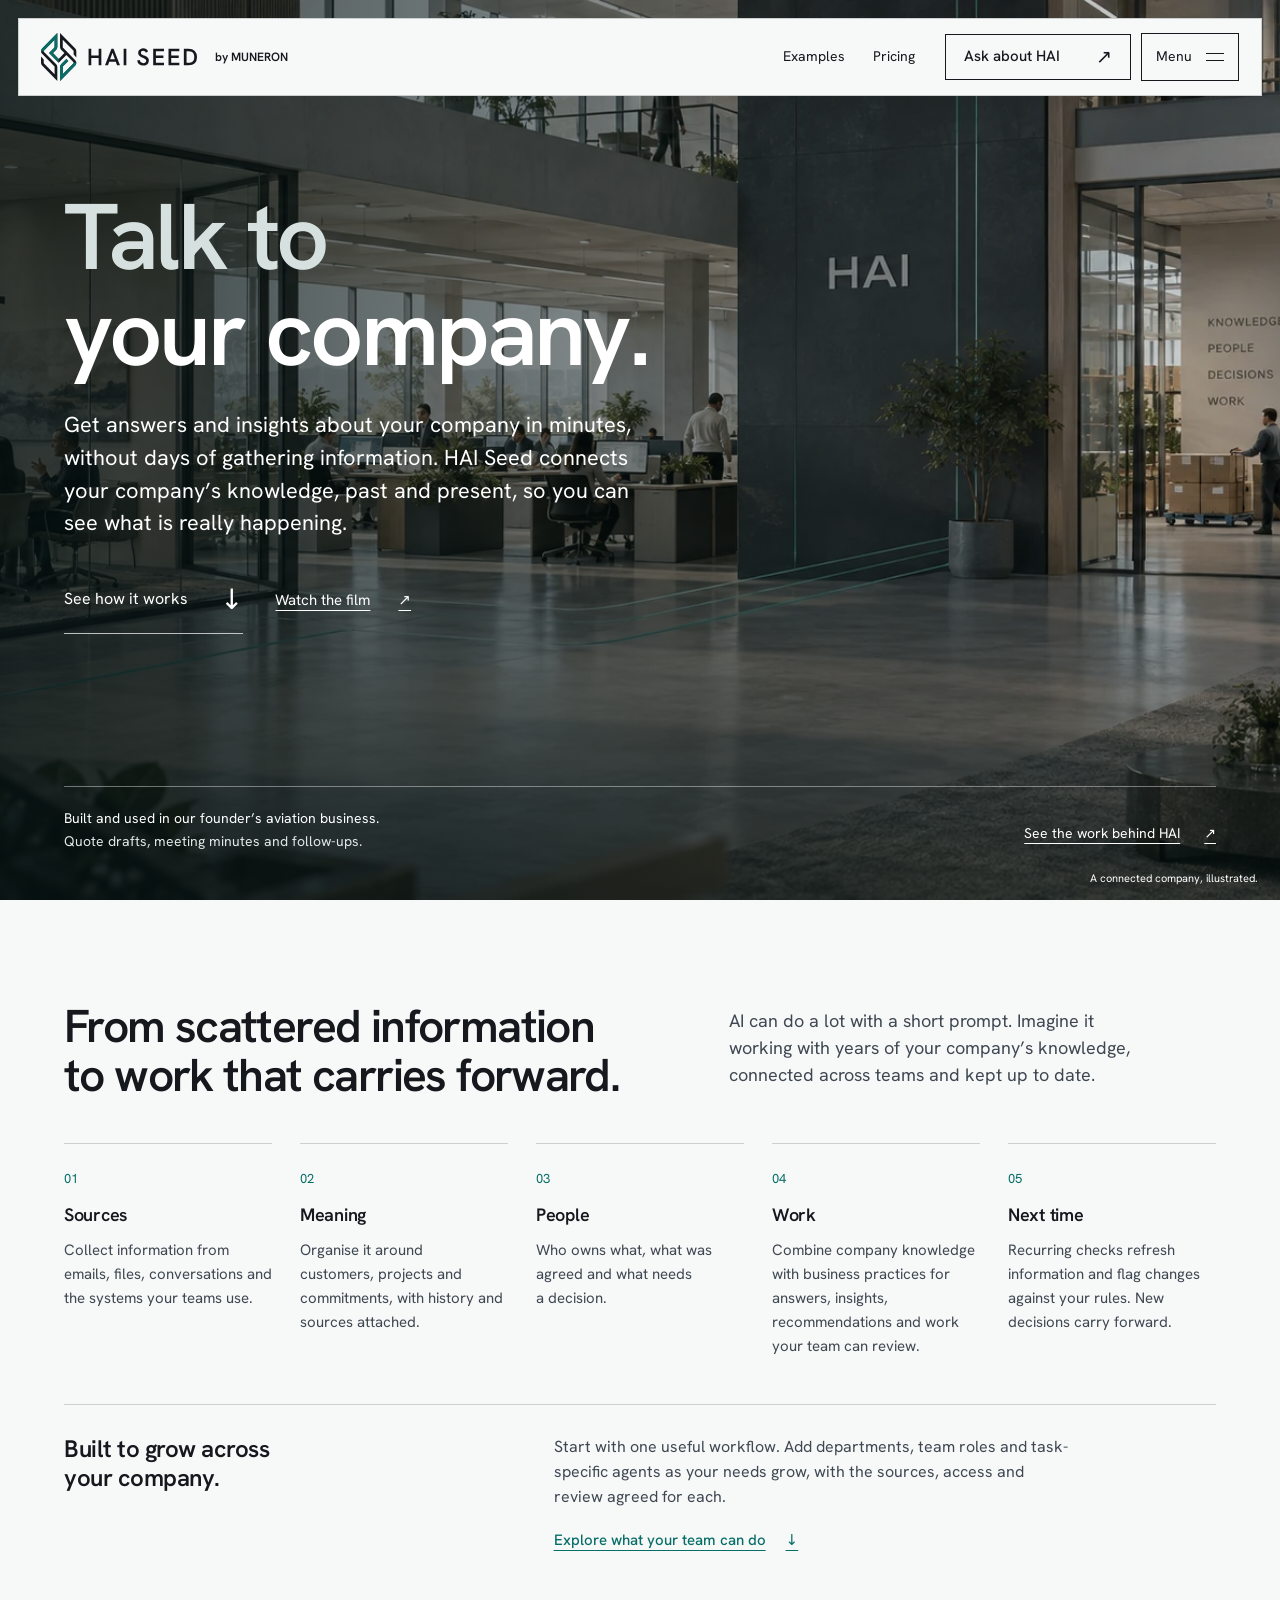
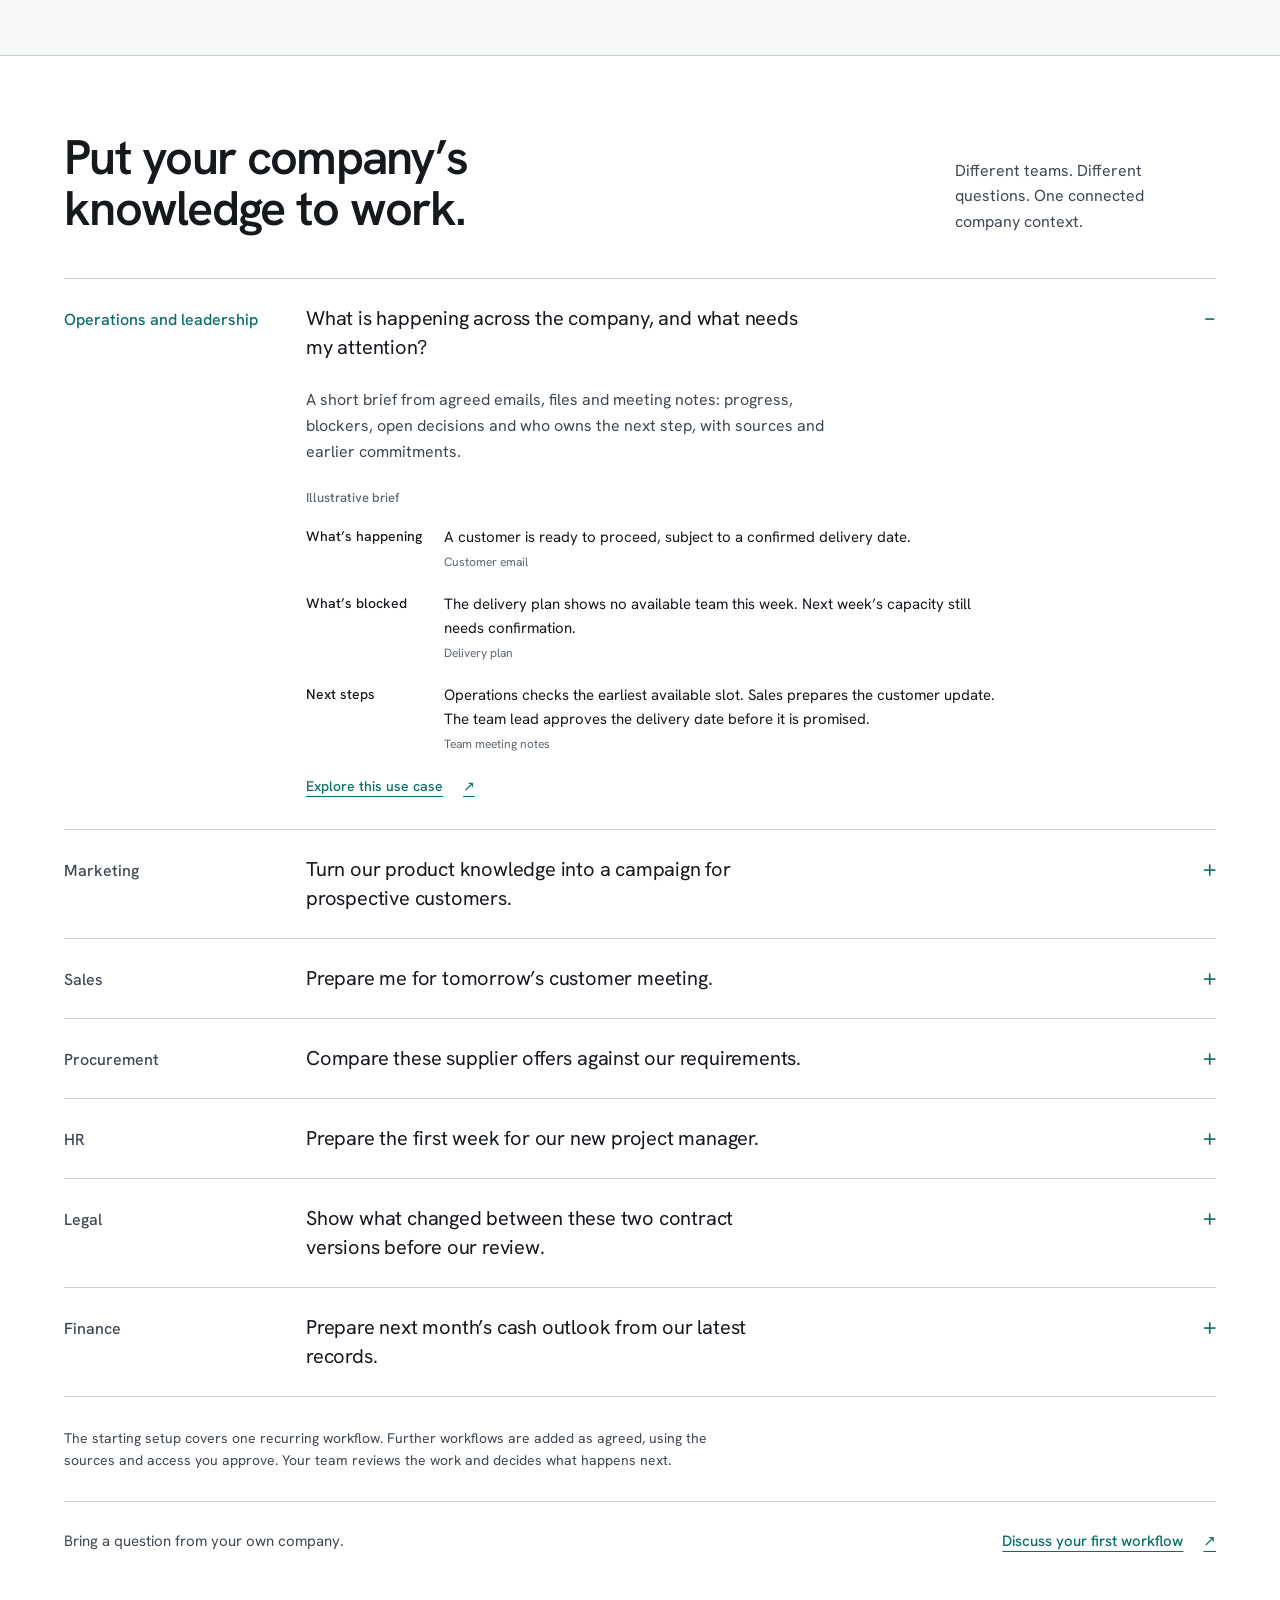
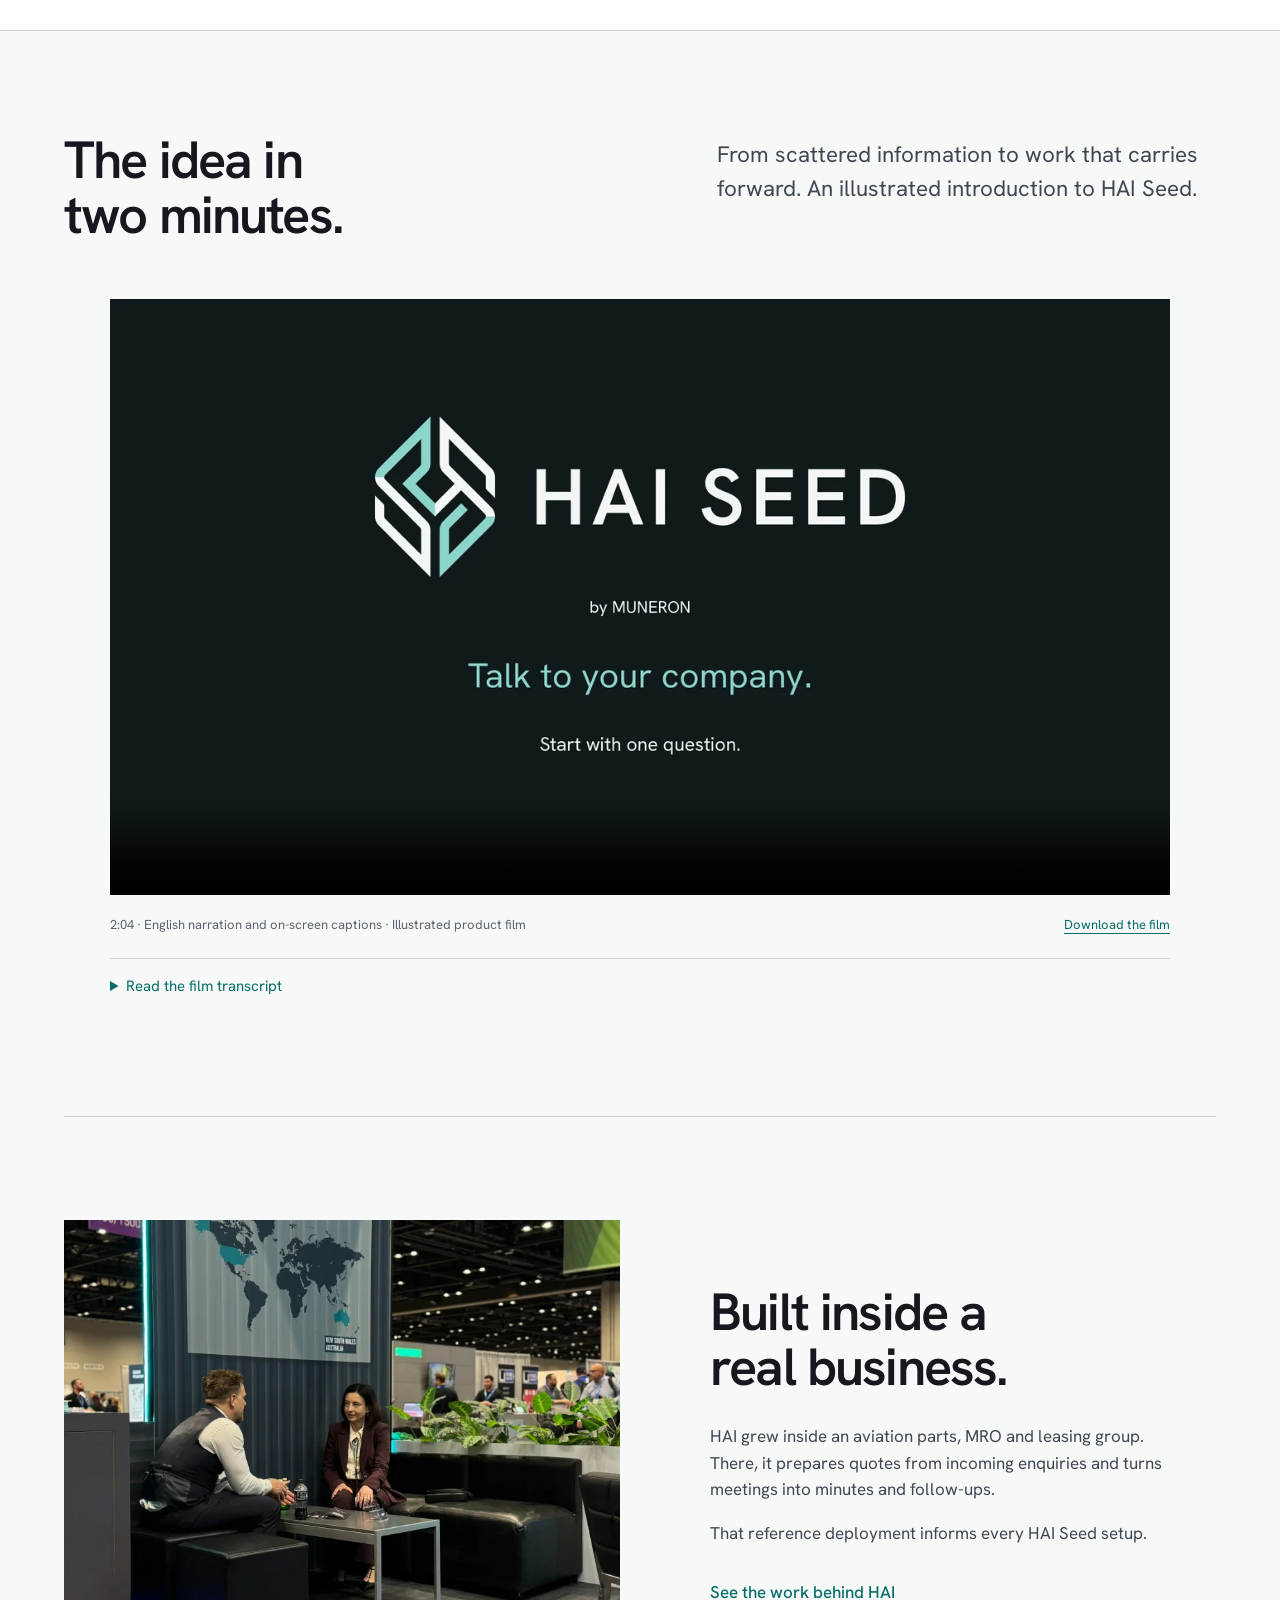
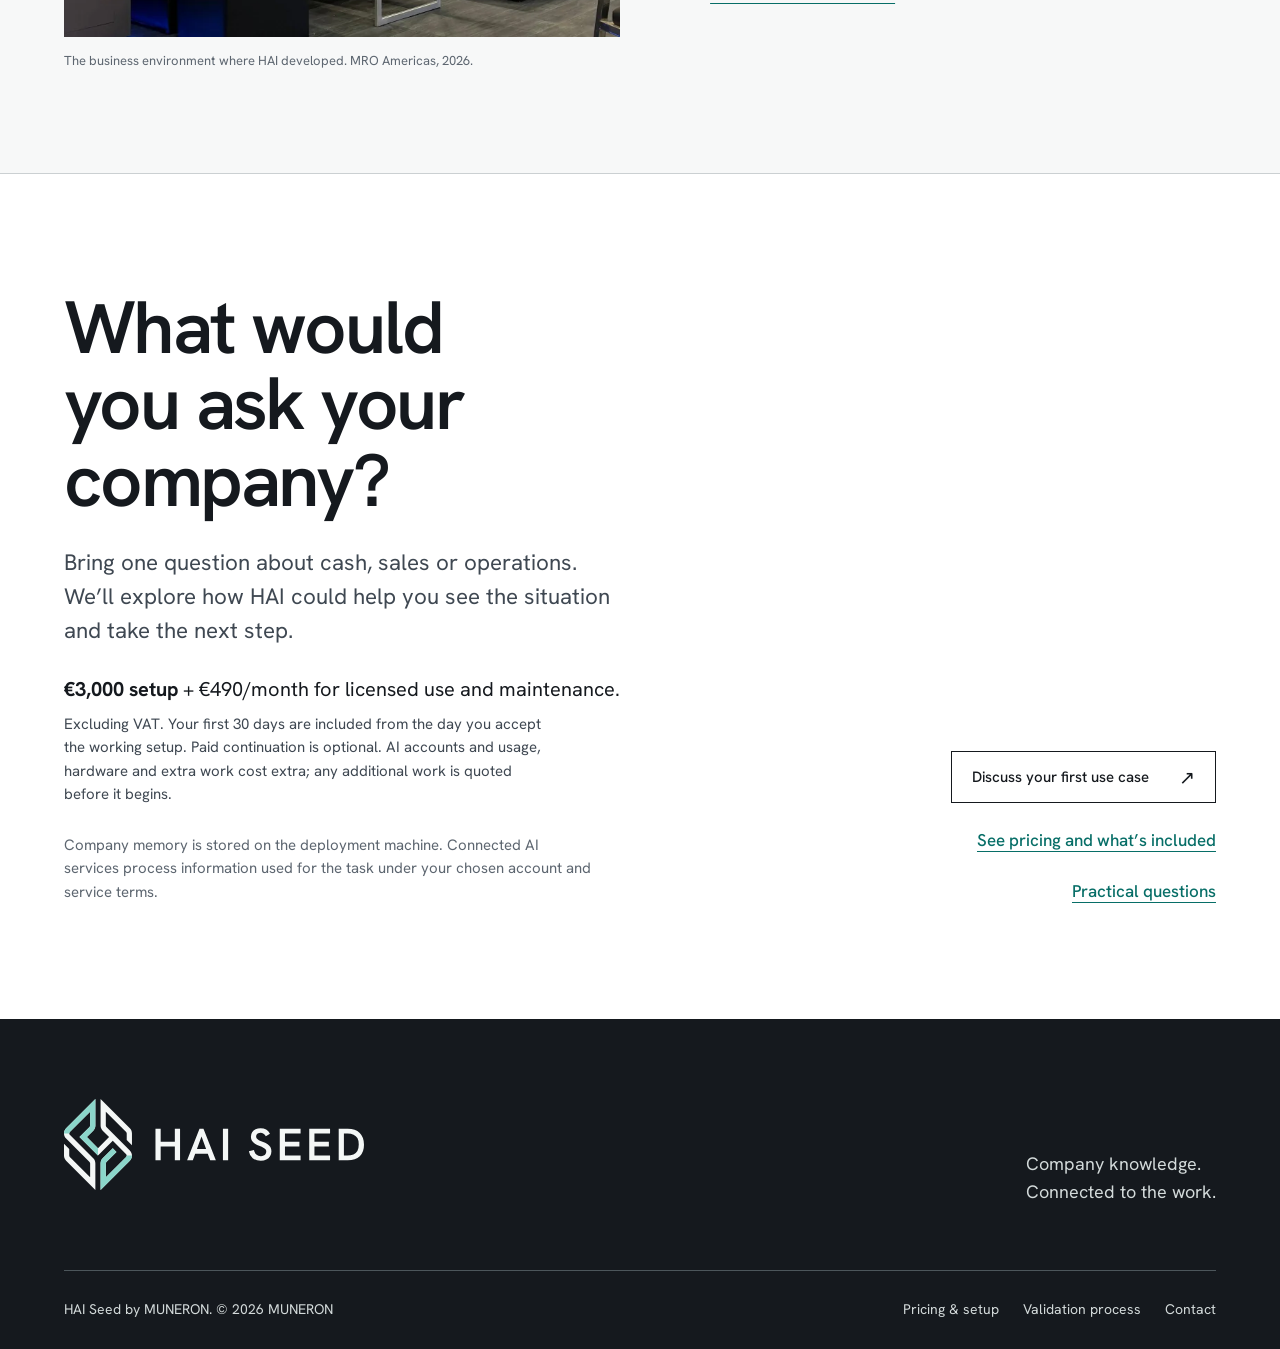
==== index.html @ d13761af "Strengthen company insights and living knowledge message" ====
<!doctype html>
<html lang="en"><head>
<meta charset="utf-8"><meta name="viewport" content="width=device-width, initial-scale=1">
<title>Talk to your company - HAI Seed by MUNERON</title>
<meta name="description" content="HAI Seed connects AI to your company’s knowledge, rules and tools. Understand what is happening, put knowledge to work and grow across teams.">
<meta property="og:title" content="Talk to your company - HAI Seed by MUNERON"><meta property="og:description" content="HAI Seed connects AI to your company’s knowledge, rules and tools. Understand what is happening, put knowledge to work and grow across teams.">
<meta property="og:url" content="https://muneron.com/"><meta property="og:type" content="website"><meta property="og:image" content="https://muneron.com/assets/brand/og_1200x630.png?v=20261022">
<meta name="twitter:card" content="summary_large_image"><meta name="theme-color" content="#f7f8f8"><link rel="canonical" href="https://muneron.com/">
<link rel="preload" href="/assets/fonts/hanken-grotesk-wght.ttf" as="font" type="font/ttf" crossorigin>
<link rel="icon" href="/favicon.svg" type="image/svg+xml"><link rel="icon" href="/favicon.ico" sizes="any"><link rel="apple-touch-icon" href="/apple-touch-icon.png"><link rel="manifest" href="/site.webmanifest"><link rel="stylesheet" href="/assets/muneron.css?v=20261022-visual-repair">
<script src="/assets/ui.js?v=20261021-microagi" defer></script><link rel="stylesheet" href="/assets/upgrade.css?v=20261023-company"><script src="/assets/company-light.js?v=20261023-company" defer></script></head><body class="home">
<a class="skip-link" href="#main">Skip to content</a><header class="site-header"><nav class="nav" aria-label="Main navigation">
<a class="identity" href="/" aria-label="HAI Seed by MUNERON home"><img class="identity-logo" src="/assets/brand/hai-seed_horizontal_on-light.svg" width="574" height="174" alt="HAI Seed"><span class="identity-endorsement">by MUNERON</span></a>
<div class="nav-shortcuts"><a href="/#ask">Examples</a><a href="/start-here/#pricing">Pricing</a></div><div class="nav-actions"><a class="button header-cta" href="/start/">Ask about HAI <span aria-hidden="true">↗</span></a><button class="nav-toggle" type="button" aria-expanded="false" aria-controls="nav-menu" aria-label="Open menu"><span class="menu-label">Menu</span><span class="menu-lines" aria-hidden="true"></span></button></div>
<div class="nav-menu" id="nav-menu"><div class="nav-menu-links"><a href="/start-here/#teams">For your teams <span aria-hidden="true">↗</span></a><a href="/start-here/#parts">Teach HAI <span aria-hidden="true">↗</span></a><a href="/start-here/#pricing">Pricing &amp; setup <span aria-hidden="true">↗</span></a><a href="/aviation/">Inside HAI <span aria-hidden="true">↗</span></a><a href="/start/">Get in touch <span aria-hidden="true">↗</span></a></div><p>Company knowledge.<br>Connected to the work.</p></div>
</nav></header>
<main id="main"><section class="hero" aria-labelledby="hero-h">
<figure class="hero-photo"><img src="/assets/photos/hai-digital-company-1881.webp" srcset="/assets/photos/hai-digital-company-960.webp 960w, /assets/photos/hai-digital-company-1881.webp 1881w" sizes="(max-aspect-ratio: 9/4) 225vh, 100vw" width="1881" height="836" fetchpriority="high" decoding="async" alt="Illustration of leadership, operating teams and fulfilment connected through HAI."><svg class="hero-light" viewBox="0 0 1881 836" preserveAspectRatio="xMidYMid slice" aria-hidden="true" focusable="false"><defs><linearGradient id="floor-light"><stop stop-color="#b6f4e8" stop-opacity="0"/><stop offset=".5" stop-color="#b6f4e8"/><stop offset="1" stop-color="#b6f4e8" stop-opacity="0"/></linearGradient><linearGradient id="seam-light" x1="0" y1="1" x2="0" y2="0"><stop stop-color="#b6f4e8" stop-opacity="0"/><stop offset=".5" stop-color="#b6f4e8"/><stop offset="1" stop-color="#b6f4e8" stop-opacity="0"/></linearGradient></defs><g class="floor-light"><path d="M940 577 L1185 510" stroke="url(#floor-light)" stroke-width="5"/><path d="M940 577 L1185 510" stroke="url(#floor-light)" stroke-width="1.5"/></g><path class="seam-light" d="M1234 310 L1234 110" stroke="url(#seam-light)" stroke-width="2"/></svg></figure>
<div class="wrap hero-content"><div class="hero-message" id="intro"><h1 id="hero-h"><span>Talk to</span><br>your company.</h1><p class="hero-summary">Get answers and insights about your company in minutes, without days of gathering information. HAI Seed connects your company’s knowledge, past and present, so you can see what is really happening.</p><div class="hero-links"><a class="hero-explore" href="#how">See how it works <span aria-hidden="true">↓</span></a><a class="hero-film-link" href="#film">Watch the film <span aria-hidden="true">↗</span></a></div></div><div class="hero-proof"><p>Built and used in our founder’s aviation business.<br><span>Quote drafts, meeting minutes and follow-ups.</span></p><a href="/aviation/#functions">See the work behind HAI <span aria-hidden="true">↗</span></a></div></div><p class="hero-caption">A connected company, illustrated.</p></section><section class="wrap chapter company-section" id="teams" aria-labelledby="teams-h"><div class="chapter-head" id="how"><h2 id="teams-h">From scattered information <br>to work that carries forward.</h2><p class="lead">AI can do a lot with a short prompt. Imagine it working with years of your company’s knowledge, connected across teams and kept up to date.</p></div>
<ol class="company-flow" id="structure">
<li id="shared"><span class="flow-step" aria-hidden="true">01</span><h3>Sources</h3><p>Collect information from emails, files, conversations and the systems your teams use.</p></li>
<li id="teach"><span class="flow-step" aria-hidden="true">02</span><h3>Meaning</h3><p>Organise it around customers, projects and commitments, with history and sources attached.</p></li>
<li><span class="flow-step" aria-hidden="true">03</span><h3>People</h3><p>Who owns what, what was agreed and what needs a decision.</p></li>
<li id="agents"><span class="flow-step" aria-hidden="true">04</span><h3>Work</h3><p>Combine company knowledge with business practices for answers, insights, recommendations and work your team can review.</p></li>
<li><span class="flow-step" aria-hidden="true">05</span><h3>Next time</h3><p>Recurring checks refresh information and flag changes against your rules. New decisions carry forward.</p></li>
</ol><div class="company-growth" id="email"><h3>Built to grow across your company.</h3><div><p>Start with one useful workflow. Add departments, team roles and task-specific agents as your needs grow, with the sources, access and review agreed for each.</p><a class="text-link" href="#ask">Explore what your team can do <span aria-hidden="true">↓</span></a></div></div></section><section class="business-demo" id="ask" aria-labelledby="ask-h"><div class="wrap"><div class="demo-heading"><h2 id="ask-h">Put your company’s knowledge to work.</h2><p>Different teams. Different questions. One connected company context.</p></div><div class="work-examples"><details class="work-example" open><summary><h3>Operations and leadership</h3><span class="work-question">What is happening across the company, and what needs my attention?</span><span class="work-toggle" aria-hidden="true"></span></summary><div class="work-output"><p>A short brief from agreed emails, files and meeting notes: progress, blockers, open decisions and who owns the next step, with sources and earlier commitments.</p><div class="owner-brief"><h4>Illustrative brief</h4><dl><div><dt>What’s happening</dt><dd><p>A customer is ready to proceed, subject to a confirmed delivery date.</p><span class="brief-source">Customer email</span></dd></div><div><dt>What’s blocked</dt><dd><p>The delivery plan shows no available team this week. Next week’s capacity still needs confirmation.</p><span class="brief-source">Delivery plan</span></dd></div><div><dt>Next steps</dt><dd><p>Operations checks the earliest available slot. Sales prepares the customer update. The team lead approves the delivery date before it is promised.</p><span class="brief-source">Team meeting notes</span></dd></div></dl></div><a class="text-link work-guide" href="/start-here/#team-leadership">Explore this use case <span aria-hidden="true">↗</span></a></div></details><details class="work-example"><summary><h3>Marketing</h3><span class="work-question">Turn our product knowledge into a campaign for prospective customers.</span><span class="work-toggle" aria-hidden="true"></span></summary><div class="work-output"><p>A campaign brief and LinkedIn post drafts built from approved product facts, questions customers have asked and your brand voice.</p><a class="text-link work-guide" href="/start-here/#team-marketing">Explore this use case <span aria-hidden="true">↗</span></a></div></details><details class="work-example"><summary><h3>Sales</h3><span class="work-question">Prepare me for tomorrow’s customer meeting.</span><span class="work-toggle" aria-hidden="true"></span></summary><div class="work-output"><p>The customer’s history, open commitments and unanswered questions in one brief, plus a follow-up email draft to adjust after the meeting.</p><a class="text-link work-guide" href="/start-here/#team-sales">Explore this use case <span aria-hidden="true">↗</span></a></div></details><details class="work-example"><summary><h3>Procurement</h3><span class="work-question">Compare these supplier offers against our requirements.</span><span class="work-toggle" aria-hidden="true"></span></summary><div class="work-output"><p>A comparison of price, lead time, specifications, terms and exclusions, showing gaps against your requirements and clarification questions for each supplier.</p><a class="text-link work-guide" href="/start-here/#team-procurement">Explore this use case <span aria-hidden="true">↗</span></a></div></details><details class="work-example"><summary><h3>HR</h3><span class="work-question">Prepare the first week for our new project manager.</span><span class="work-toggle" aria-hidden="true"></span></summary><div class="work-output"><p>A first-week plan based on your approved policies: role checklist, people to meet, documents to read and check-ins with their manager.</p><a class="text-link work-guide" href="/start-here/#team-hr">Explore this use case <span aria-hidden="true">↗</span></a></div></details><details class="work-example"><summary><h3>Legal</h3><span class="work-question">Show what changed between these two contract versions before our review.</span><span class="work-toggle" aria-hidden="true"></span></summary><div class="work-output"><p>Changed obligations, notice periods, liability and payment terms, each linked to its clause, plus questions for your legal reviewer.</p><a class="text-link work-guide" href="/start-here/#team-legal">Explore this use case <span aria-hidden="true">↗</span></a></div></details><details class="work-example"><summary><h3>Finance</h3><span class="work-question">Prepare next month’s cash outlook from our latest records.</span><span class="work-toggle" aria-hidden="true"></span></summary><div class="work-output"><p>Expected receipts and payments against the latest recorded balances, with confirmed figures kept apart from assumptions and missing records listed for finance to check.</p><a class="text-link work-guide" href="/start-here/#team-finance">Explore this use case <span aria-hidden="true">↗</span></a></div></details></div><div class="example-context"><p>The starting setup covers one recurring workflow. Further workflows are added as agreed, using the sources and access you approve. Your team reviews the work and decides what happens next.</p></div><div class="demo-next-link"><p>Bring a question from your own company.</p><a class="text-link" href="/start/">Discuss your first workflow <span aria-hidden="true">↗</span></a></div></div></section><section class="wrap chapter film-section" id="film" aria-labelledby="film-h"><div class="chapter-head"><h2 id="film-h">The idea in<br>two minutes.</h2><p class="lead">From scattered information to work that carries forward. An illustrated introduction to HAI Seed.</p></div><video class="film-player" controls playsinline preload="none" poster="/assets/film/hai-seed-film-poster.webp" width="1280" height="720" aria-label="HAI Seed: Talk to your company, illustrated film, 2 minutes 4 seconds"><source src="/assets/film/hai-seed-company-perspective.mp4" type="video/mp4">Your browser does not support embedded video. <a href="/assets/film/hai-seed-company-perspective.mp4">Watch or download the film</a>.</video><div class="film-notes"><p>2:04 · English narration and on-screen captions · Illustrated product film</p><a href="/assets/film/hai-seed-company-perspective.mp4" download>Download the film</a></div><details class="film-transcript"><summary>Read the film transcript</summary><div class="prose"><p>HAI Seed: Talk to your company
English film · 2 minutes 4 seconds</p><p>00:00-00:08.5
What needs my attention today? The answer is spread across your company, in emails, records and conversations.</p><p>00:08.5-00:20.5
HAI Seed is software that connects AI to your company’s information, rules and tools, so your team can get work done without explaining the business from scratch every time.</p><p>00:20.5-00:27.5
Existing AI models provide the reasoning. HAI brings your business into the task.</p><p>00:27.5-00:36.5
HAI connects selected sources into a working memory for your company, linking records, decisions and follow-ups across tasks.</p><p>00:36.5-00:49
For example, an invoice is overdue. The same customer has reported an unresolved delivery issue. HAI connects both, so your team can check the report before chasing payment.</p><p>00:49-00:59.5
Now ask bigger questions. Where are sales getting stuck? What is tying up cash? What should we know before meeting this customer?</p><p>00:59.5-01:12.5
The same company context can support analysis, proposals, marketing, procurement and onboarding guidance. You get prepared work and a clearer basis for decisions.</p><p>01:12.5-01:24
With recurring checks configured, HAI can surface changes, prepare priorities and carry agreed follow-ups forward. Your team decides what action to take.</p><p>01:24-01:35
Teach it as you work. Share a reliable source. Correct an assumption. Confirm what it should remember. The next task starts from that knowledge.</p><p>01:35-01:47.5
Start with one useful job on a supported company computer, or a dedicated setup by arrangement. Connect sources, set access, then expand by role.</p><p>01:47.5-01:58.5
Company memory is stored on your machine. Connected AI services process information used for the task. You choose the sources and access you grant.</p><p>01:58.5-02:04
HAI Seed. Talk to your company.</p><p>End card only: HAI Seed by MUNERON. Talk to your company. Start with one question.</p></div></details></section><section class="wrap chapter" id="origin" aria-labelledby="origin-h"><div class="origin"><figure class="origin-photo"><img src="/assets/photos/company-conversation-1600.webp" srcset="/assets/photos/company-conversation-800.webp 800w, /assets/photos/company-conversation-1600.webp 1600w" sizes="(max-width: 900px) 100vw, 60vw" width="1600" height="1200" loading="lazy" decoding="async" alt="Business conversation at an aviation industry exhibition."><figcaption>The business environment where HAI developed. MRO Americas, 2026.</figcaption></figure><div class="origin-copy"><h2 id="origin-h">Built inside a real business.</h2><p>HAI grew inside an aviation parts, MRO and leasing group. There, it prepares quotes from incoming enquiries and turns meetings into minutes and follow-ups.</p><p>That reference deployment informs every HAI Seed setup.</p><div class="actions"><a class="text-link" href="/aviation/#functions">See the work behind HAI</a></div></div></div></section><section class="closing" id="offer" aria-labelledby="offer-h"><div class="wrap inner">
<div><h2 id="offer-h">What would you ask your company?</h2><p class="lead">Bring one question about cash, sales or operations. We’ll explore how HAI could help you see the situation and take the next step.</p><p class="price-summary"><strong>€3,000 setup</strong> + €490/month for licensed use and maintenance.</p><p class="price-caption">Excluding VAT. Your first 30 days are included from the day you accept the working setup. Paid continuation is optional. AI accounts and usage, hardware and extra work cost extra; any additional work is quoted before it begins.</p><p class="note">Company memory is stored on the deployment machine. Connected AI services process information used for the task under your chosen account and service terms.</p></div>
<div class="closing-links"><div class="actions"><a class="button" href="/start/">Discuss your first use case <span aria-hidden="true">↗</span></a></div><a class="text-link" href="/start-here/#pricing">See pricing and what’s included</a><a class="text-link" id="faq" href="/start-here/#faq">Practical questions</a></div>
</div></section></main><footer class="site-footer"><div class="wrap footer-top"><a class="footer-brand" href="/" aria-label="HAI Seed home"><img src="/assets/brand/hai-seed_horizontal_on-dark.svg" width="574" height="174" alt="HAI Seed"></a><p>Company knowledge.<br>Connected to the work.</p></div><div class="wrap footer-bottom"><p class="small">HAI Seed by MUNERON. © 2026 MUNERON</p><div class="links"><a href="/start-here/#pricing">Pricing &amp; setup</a><a href="/aviation/#audit">Validation process</a><a href="/start/">Contact</a></div></div></footer>
</body></html>
---- assets/muneron.css ----
/* MUNERON — connected company, October 2026.
   Image-led composition, bold Hanken Grotesk, open rows and restrained teal.
   Hanken Grotesk is self-hosted under SIL OFL 1.1. */
@font-face{font-family:'Hanken Grotesk';font-style:normal;font-weight:100 900;font-display:swap;src:url(/assets/fonts/hanken-grotesk-wght.ttf) format('truetype')}
:root{color-scheme:light;--ground:#f7f8f8;--surface:#fff;--ink:#15191e;--dim:#3f4852;--muted:#5d6670;--line:#cbd0d2;--line-strong:#929b9e;--accent:#076e67;--tint:#e6f2f0;--focus:#076e67;--red:#ae322b;--red-tint:#fbeceb;--dark:#111a1c;--dark-line:#405051;--dark-ink:#f4f7f6;--dark-dim:#c4cece;--dark-muted:#a3b2b3;--dark-accent:#8bd6ca;--font:'Hanken Grotesk',system-ui,-apple-system,'Segoe UI',Helvetica,Arial,sans-serif;--ease:cubic-bezier(.23,1,.32,1);--wrap:1280px;--z-content:1;--z-header:10;--z-skip:20}
*,*::before,*::after{box-sizing:border-box}
html{scroll-padding-top:124px;-webkit-text-size-adjust:100%}
body{margin:0;background:var(--ground);color:var(--ink);font:400 17px/1.55 var(--font);-webkit-font-smoothing:antialiased;text-rendering:optimizeLegibility}
h1,h2,h3,h4,p,figure,dl,dd,ol,ul,details{margin:0}
h1,h2,h3{font-weight:600;text-wrap:balance;letter-spacing:-.035em}
h1{font-size:clamp(3rem,7.3vw,6rem);line-height:1;letter-spacing:-.04em}
h2{font-size:clamp(2.35rem,4.1vw,4rem);line-height:1.05}
h3{font-size:1.5rem;line-height:1.2;letter-spacing:-.02em}
h4{font-size:1.25rem;line-height:1.35;font-weight:600}
p,li,dd{text-wrap:pretty}
p{max-width:72ch}
a{color:inherit;text-decoration:none}
img{max-width:100%;height:auto}
button{font:inherit}
button,a,summary{-webkit-tap-highlight-color:transparent}
[hidden]{display:none!important}
.wrap{width:min(var(--wrap),calc(100% - 128px));margin-inline:auto}
.lead{font-size:clamp(1.1rem,1rem + .5vw,1.45rem);line-height:1.5;color:var(--dim);max-width:60ch}
.small{font-size:.875rem;line-height:1.5}
.muted{color:var(--muted)}
.note{margin-top:28px;max-width:70ch;font-size:.9375rem;line-height:1.55;color:var(--muted)}
:focus-visible{outline:2px solid var(--focus);outline-offset:5px}
.skip-link{position:absolute;left:24px;top:-64px;z-index:var(--z-skip);background:var(--ink);color:#fff;padding:12px 18px}
.skip-link:focus{top:24px}
.vh{position:absolute!important;width:1px;height:1px;overflow:hidden;clip:rect(0 0 0 0);white-space:nowrap}
/* Squared controls echo the architectural composition. */
.button{display:inline-flex;align-items:center;justify-content:space-between;gap:30px;min-height:52px;padding:14px 20px;border:1px solid var(--ink);border-radius:0;background:transparent;color:var(--ink);font-weight:500;font-size:.9375rem;line-height:1.3;cursor:pointer;transition:transform 140ms var(--ease)}
.button span[aria-hidden]{font-size:1.2rem;line-height:1}
.button.ghost{border-color:var(--line-strong)}
.button.small{min-height:44px;padding:10px 16px}
.button:disabled{opacity:.55;cursor:default}
.text-link{display:inline-flex;align-items:center;gap:20px;font-weight:500;color:var(--accent);text-decoration:underline;text-underline-offset:5px;text-decoration-thickness:1px}
.actions{display:flex;flex-wrap:wrap;align-items:center;gap:20px 28px;margin-top:32px}
/* Inset navigation. The full link list is available if JavaScript is absent. */
.site-header{position:relative;margin:18px;z-index:var(--z-header);background:var(--ground);border:1px solid rgba(21,25,30,.18)}
.site-header.nav-ready{position:fixed;top:18px;left:18px;right:18px;margin:0}
.nav{display:flex;align-items:center;justify-content:space-between;flex-wrap:wrap;min-height:76px;padding:8px 22px;gap:12px}
.identity{display:flex;align-items:center;gap:18px;flex:none}.identity-logo{display:block;width:156px;height:auto}

.identity-endorsement{font-size:.75rem;font-weight:600;white-space:nowrap}
.nav-actions{display:flex;align-items:center;gap:10px;margin-left:auto}
.header-cta{min-height:46px;padding:10px 18px;gap:36px}
.nav-toggle{display:none;align-items:center;justify-content:center;gap:14px;min-height:46px;padding:12px 14px;border:1px solid var(--ink);border-radius:0;background:transparent;color:var(--ink);font-size:.875rem;cursor:pointer;transition:transform 140ms var(--ease)}
.nav-ready .nav-toggle{display:inline-flex}
.menu-lines{position:relative;display:block;width:18px;height:12px}
.menu-lines::before,.menu-lines::after{content:'';position:absolute;left:0;width:18px;height:1px;background:currentColor;transform-origin:center}
.menu-lines::before{top:2px}.menu-lines::after{bottom:2px}
.is-open .menu-lines::before{transform:translateY(3.5px) rotate(45deg)}
.is-open .menu-lines::after{transform:translateY(-3.5px) rotate(-45deg)}
.nav-menu{display:flex;justify-content:space-between;gap:40px;width:100%;padding:32px 20px 36px;border-top:1px solid var(--line);max-height:calc(100dvh - 114px);overflow-y:auto}
.nav-menu-links{display:flex;flex-direction:column;min-width:min(520px,70%)}
.nav-menu-links a{display:flex;align-items:center;justify-content:space-between;gap:28px;border-bottom:1px solid var(--line);padding:12px 0;font-size:clamp(1.5rem,3vw,2.75rem);line-height:1.2;letter-spacing:-.03em;font-weight:500}
.nav-menu-links a span{font-size:.7em}
.nav-menu p{color:var(--muted);align-self:flex-end;padding-bottom:16px;font-size:1rem}
/* One image, one statement, one route into the product. */
.hero{min-height:640px;height:100svh;max-height:1100px;position:relative;isolation:isolate;background:#17201f;color:#fff}
.hero-photo{position:absolute;inset:0;z-index:-2}
.hero-photo img{width:100%;height:100%;object-fit:cover;object-position:50% 50%;display:block}
.hero::before{content:'';position:absolute;inset:0;z-index:-1;background:linear-gradient(90deg,rgba(5,17,17,.77) 0%,rgba(5,17,17,.48) 48%,rgba(5,17,17,.13) 100%)}
.hero-content{min-height:inherit;height:100%;display:flex;flex-direction:column;justify-content:space-between;padding-top:clamp(160px,22vh,240px);padding-bottom:76px}
.hero h1{max-width:12ch;font-weight:600;line-height:1.03}
.hero h1 span{color:#d6e1df}
.hero-bottom{display:flex;align-items:flex-end;justify-content:space-between;gap:36px;margin-top:64px}
.hero-label{font-size:.75rem;line-height:1.5;text-transform:uppercase;letter-spacing:.08em;margin-bottom:16px;color:#edf4f2}
.hero-summary{max-width:37ch;font-size:clamp(1.25rem,2vw,1.75rem);line-height:1.35;font-weight:400;letter-spacing:-.01em}
.hero-explore{display:flex;align-items:center;gap:36px;font-size:.9375rem;white-space:nowrap;padding:12px 0;border-bottom:1px solid rgba(255,255,255,.7)}
.hero-explore span{font-size:1.75rem;transition:transform 180ms var(--ease)}
.hero-explore:focus-visible{outline-color:#fff}
.hero-caption{position:absolute;right:22px;bottom:14px;font-size:.6875rem;line-height:1.5;color:#fff}
/* The example is a working surface, not a decorative product mockup. */
.demo{background:var(--dark);color:var(--dark-ink);padding-block:clamp(64px,7vw,100px)}
.demo-panel{display:grid;grid-template-columns:minmax(240px,.8fr) minmax(0,1.2fr);gap:0 72px}
.demo-rail h2{font-size:clamp(2.1rem,3.3vw,3.2rem);line-height:1.1;margin-bottom:24px}
.demo-sub{color:var(--dark-dim);font-size:1rem;max-width:36ch;margin-bottom:34px}
.ask-chips{display:grid;border-top:1px solid var(--dark-line)}
.ask-chip{display:flex;align-items:center;justify-content:space-between;gap:20px;text-align:left;font-size:1rem;line-height:1.4;color:var(--dark-dim);background:transparent;border:0;border-bottom:1px solid var(--dark-line);border-radius:0;padding:18px 0;cursor:pointer}
.ask-chip::after{content:'↗';font-size:1.25rem;flex:none}
.ask-chip[aria-pressed='true']{color:var(--dark-accent)}
.ask-chip[aria-pressed='true']::after{content:'→'}
.ask-chip:focus-visible{outline-color:var(--dark-accent);outline-offset:4px}
.demo-main{padding-top:7px}
.ask-answer{display:block}
.ask-text{font-size:clamp(1.5rem,2.4vw,2.15rem);line-height:1.35;letter-spacing:-.02em;margin-bottom:38px;min-height:6.8em}
.ask-meta{display:grid}
.ask-meta div{display:grid;grid-template-columns:104px minmax(0,1fr);gap:22px;padding:14px 0;border-top:1px solid var(--dark-line)}
.ask-meta dt{font-size:.875rem;font-weight:500;color:var(--dark-accent)}
.ask-meta dd{font-size:.9375rem;line-height:1.5;color:var(--dark-dim)}
.demo-foot{grid-column:1/-1;padding-top:32px;margin-top:32px;border-top:1px solid var(--dark-line);font-size:.8125rem;color:var(--dark-muted);max-width:none}
/* Generous chapters, varied compositions and quiet rules. */
.chapter{padding-block:clamp(64px,8vw,116px)}
.chapter.tight{padding-top:40px}
.chapter-head{display:grid;grid-template-columns:1.15fr 1fr;gap:36px 80px;align-items:start;margin-bottom:56px}
.chapter-head h2{max-width:18ch}
.chapter-head .lead{max-width:42ch;padding-top:5px}
.rule{border:0;border-top:1px solid var(--line);margin-block:0}
.split{display:grid;grid-template-columns:1fr 1.2fr;gap:clamp(32px,7vw,100px);align-items:start}
.list-plain{display:grid;gap:30px}.list-plain h3{margin-bottom:12px}.list-plain p{color:var(--dim)}
.team-list{border-top:1px solid var(--line)}
.team-row{border-bottom:1px solid var(--line)}
.team-row summary{display:grid;grid-template-columns:1.05fr 1fr 28px;align-items:center;gap:32px;padding:29px 0;list-style:none;cursor:pointer}
.team-row summary::-webkit-details-marker{display:none}
.team-row h3{font-size:clamp(1.65rem,3vw,2.75rem);line-height:1.15;max-width:15ch}
.team-benefit{color:var(--dim);font-size:1rem;max-width:35ch}
.disclosure-mark{font-size:1.75rem;line-height:1;color:var(--accent);text-align:center}
.team-row[open] .disclosure-mark{transform:rotate(45deg)}
.team-row[open] h3{color:var(--accent)}
.team-detail{display:grid;grid-template-columns:1.05fr 1fr;gap:32px;padding:0 60px 32px 0}
.team-detail h4{max-width:28ch;font-weight:500;color:var(--dim);font-size:1.05rem}
.team-detail p{color:var(--dim);font-size:1rem;max-width:50ch}
.sequence{list-style:none;padding:0;display:grid;--seq-col:70px}
.sequence li{display:grid;grid-template-columns:var(--seq-col) minmax(0,1fr);gap:24px;padding:26px 0;border-top:1px solid var(--line)}
.sequence li:last-child{border-bottom:1px solid var(--line)}
.sequence .n{font-size:1rem;color:var(--accent);font-variant-numeric:tabular-nums;padding-top:4px}
.sequence h3{margin-bottom:12px}.sequence p{color:var(--dim);max-width:65ch}.sequence b{font-weight:600;color:var(--ink)}
.sequence.wide{--seq-col:110px}
.agents-grid{display:grid;grid-template-columns:1fr 1.1fr;gap:clamp(36px,7vw,100px);align-items:start}
.agents-intro h2{margin-bottom:26px}
.teaching-example{margin-top:40px;padding-top:30px;border-top:1px solid var(--line)}
.teaching-example .example-label{font-size:.875rem;color:var(--accent);margin-bottom:18px}
.teaching-example blockquote{margin:0 0 24px;font-size:clamp(1.35rem,2vw,1.75rem);line-height:1.4;letter-spacing:-.02em}
.teaching-example p:last-child{font-size:.9375rem;color:var(--muted)}
.arch{display:grid;grid-template-columns:1fr 1.05fr;gap:64px;align-items:center}
.arch-copy h2{margin-bottom:26px}.arch-img{display:block;width:100%;height:auto}
.legend{display:grid;grid-template-columns:repeat(4,minmax(0,1fr));gap:0 32px;margin-top:56px}
.legend div{padding:20px 0;border-top:1px solid var(--line)}.legend dt{font-size:1.1rem;font-weight:600;margin-bottom:10px}.legend dd{color:var(--dim);font-size:.9375rem}
.origin{display:grid;grid-template-columns:1.1fr 1fr;gap:clamp(36px,7vw,100px);align-items:center}
.origin-photo img{display:block;width:100%;height:auto}
.origin-photo figcaption{margin-top:14px;font-size:.8125rem;line-height:1.5;color:var(--muted);max-width:60ch}
.origin-copy h2{margin-bottom:28px}.origin-copy p{color:var(--dim);max-width:46ch}.origin-copy p+p{margin-top:18px}
.plans{display:grid;grid-template-columns:1fr 1fr;gap:0 64px}
.plans>div{padding:28px 0;border-top:1px solid var(--line);border-bottom:1px solid var(--line)}
.plans .tag{display:block;font-size:.9375rem;color:var(--accent);margin-bottom:32px}
.plans h3{font-size:clamp(1.6rem,2.7vw,2.5rem);max-width:20ch;margin-bottom:24px}.plans p{color:var(--dim);max-width:50ch}
.faq{border-top:1px solid var(--line)}.faq:last-of-type{border-bottom:1px solid var(--line)}
.faq summary{list-style:none;cursor:pointer;display:flex;align-items:center;justify-content:space-between;gap:32px;padding:24px 0;font-size:1.25rem;font-weight:500;line-height:1.35}
.faq summary::-webkit-details-marker{display:none}
.faq summary::after{content:'+';font-size:1.75rem;line-height:1;width:28px;flex:none;color:var(--accent);text-align:center}
.faq[open] summary::after{transform:rotate(45deg)}.faq .answer{padding:0 64px 28px 0;color:var(--dim);max-width:68ch}
.closing{background:var(--surface);border-top:1px solid var(--line);padding-block:clamp(72px,9vw,136px)}
.closing .inner{display:grid;grid-template-columns:1.3fr 1fr;gap:40px 64px;align-items:end}
.closing h2{font-size:clamp(2.8rem,5.8vw,5.5rem);line-height:1.03;max-width:14ch;margin-bottom:28px}
.closing .lead{max-width:42ch}.closing .actions{margin:0;justify-content:flex-end}.closing .button{min-width:240px}
.site-footer{background:var(--ink);color:#fff;padding-top:64px}
.footer-top{display:flex;align-items:flex-end;justify-content:space-between;gap:40px;padding-bottom:64px}
.footer-title{display:inline-flex;align-items:baseline;gap:32px;font-size:clamp(2.6rem,7vw,6rem);letter-spacing:-.04em;font-weight:600;line-height:1}
.footer-title span{font-size:.5em;color:var(--dark-accent)}
.footer-top p{font-size:1.125rem;color:#d3dada}
.footer-bottom{display:flex;align-items:center;justify-content:space-between;gap:24px;border-top:1px solid #4c565b;padding-block:28px;color:#d3dada}
.site-footer .links{display:flex;flex-wrap:wrap;gap:24px}.site-footer .links a{font-size:.875rem}.site-footer :focus-visible{outline-color:var(--dark-accent)}
/* Homepage detail is available in the deployment guide. */
.benefits h3{max-width:18ch}
.inline-link{color:var(--accent);text-decoration:underline;text-underline-offset:3px}
.closing-links{display:flex;flex-direction:column;align-items:flex-end;gap:24px}
.guide-index{display:flex;flex-wrap:wrap;gap:12px 28px;margin-top:36px}
.guide-index a{font-size:.9375rem;color:var(--accent);text-decoration:underline;text-underline-offset:5px}
/* Companion pages keep their full detail and source qualifications. */
.inner-page main{padding-top:110px}
.page-head{padding-block:64px 72px;border-bottom:1px solid var(--line)}
.page-head h1{max-width:17ch;font-size:clamp(2.8rem,6vw,5.6rem)}
.page-head .lead{margin-top:32px;max-width:62ch}.page-head .lead+.lead{margin-top:18px}
.inner-page .page-head+.chapter{padding-top:64px}
.prose{max-width:68ch}.prose p{color:var(--dim)}.prose p+p{margin-top:20px}
.cols3,.parts{display:grid;grid-template-columns:repeat(3,minmax(0,1fr));gap:0 48px}
.cols3>div,.parts article{padding:26px 0;border-top:1px solid var(--line)}
.cols3 h3,.parts h3{margin-bottom:16px}.cols3 p,.parts p{color:var(--dim);font-size:1rem}
.figures{display:grid;max-width:760px}.figures div{display:grid;grid-template-columns:140px 1fr;gap:24px;align-items:baseline;padding:18px 0;border-top:1px solid var(--line)}
.figures div:last-child{border-bottom:1px solid var(--line)}.figures dt{font-size:2rem;font-weight:500;letter-spacing:-.025em;font-variant-numeric:tabular-nums}.figures dd{color:var(--dim)}
.diagram-wrap{background:var(--surface);padding:clamp(16px,3vw,40px);margin-bottom:40px}.diagram{display:block;width:100%;height:auto;max-width:980px;margin:0 auto}
.stop-line{font-weight:500;margin:24px 0 16px}.stop-line::before{content:'';display:inline-block;width:10px;height:10px;background:var(--red);margin-right:12px;vertical-align:middle}
.jobs{display:grid;grid-template-columns:repeat(auto-fill,minmax(250px,1fr));gap:16px}
.job{background:var(--surface);border:1px solid var(--line);padding:22px}.job-head{display:flex;align-items:flex-start;justify-content:space-between;gap:12px}.job h3{font-size:1rem;font-weight:500;letter-spacing:0}
.pill{flex:none;font-size:.75rem;font-weight:500;padding:4px 8px;white-space:nowrap}.pill-green{background:var(--tint);color:var(--accent)}.pill-wait{background:var(--ground);color:var(--muted)}.pill-red{background:var(--red-tint);color:var(--red)}
.job-evidence{margin-top:12px;font-size:.875rem;line-height:1.5;color:var(--muted)}.job-bad{border-color:var(--red);background:var(--red-tint)}.job-bad .job-evidence{color:var(--ink)}
.verify-actions{display:flex;flex-wrap:wrap;align-items:center;gap:24px;margin:28px 0 12px}.verify-summary{font-size:1rem;color:var(--dim);max-width:60ch}.verify-summary strong{color:var(--ink);font-weight:600}
.deployment-stages{max-width:940px}.deployment-stages li{padding:32px 0}.stage-output{margin-top:18px;font-size:.9375rem}.stage-output strong{color:var(--ink);font-weight:500}
.audit-intro{margin-bottom:36px}.audit-record{margin-top:56px;max-width:72ch}.audit-record h3{margin-bottom:24px}.audit-record p{color:var(--dim);margin-top:20px}
/* Motion is feedback only, with visible content as the default. */
@media(hover:hover) and (pointer:fine){
  .button:hover,.nav-toggle:hover{background:var(--ink);color:#fff}
  .button:active,.nav-toggle:active{transform:scale(.97)}
  .hero-explore:hover span{transform:translateY(4px)}
  .nav-menu-links a:hover,.text-link:hover{color:var(--accent)}
  .nav-menu-links a span{transition:transform 180ms var(--ease)}
  .nav-menu-links a:hover span{transform:translate(3px,-3px)}
  .ask-chip:hover{color:#fff}.team-row summary:hover h3{color:var(--accent)}
  .site-footer .links a:hover{color:#fff;text-decoration:underline;text-underline-offset:4px}
}
@media(max-width:1100px){
  .wrap{width:calc(100% - 80px)}
  .demo-panel{gap:0 40px;grid-template-columns:1fr 1.1fr}
  .chapter-head,.arch,.agents-grid{gap:36px 48px}
  .ask-text{min-height:0}
  .legend{grid-template-columns:1fr 1fr;gap:0 32px}
  .cols3,.parts{gap:32px}
}
@media(max-width:800px){
  .wrap{width:calc(100% - 48px)}
  .site-header{margin:12px}.site-header.nav-ready{top:12px;left:12px;right:12px;margin:0}.nav{min-height:68px;padding:6px 14px}
  .identity-endorsement{font-size:.6875rem}
  .header-cta{gap:20px;min-height:42px}.nav-toggle{min-height:42px}.menu-label{display:none}
  .nav-menu{padding:20px 4px 28px;gap:24px}.nav-menu-links{width:100%}.nav-menu p{display:none}
  .nav-menu-links a{padding:16px 0;font-size:1.65rem}
  .hero{min-height:680px;max-height:900px}.hero-content{padding-top:180px;padding-bottom:64px}
  .hero h1{font-size:clamp(3.1rem,9.5vw,5.2rem)}
  .hero-photo img{object-position:30% center}
  .hero-bottom{align-items:flex-start;gap:24px}.hero-explore{gap:20px}
  .chapter-head,.split,.arch,.origin,.agents-grid,.closing .inner{grid-template-columns:1fr;gap:32px}
  .demo-panel{grid-template-columns:1fr;gap:40px}.demo-rail{max-width:none}.demo-sub{max-width:50ch}.demo-rail h2 br{display:none}
  .demo-main{padding-top:0}.ask-text{font-size:1.65rem;max-width:52ch}.demo-foot{margin-top:0}
  .chapter-head{margin-bottom:40px}.chapter-head h2{max-width:22ch}.chapter-head .lead{max-width:55ch}
  .team-row summary{grid-template-columns:1fr 1fr 24px;gap:24px}.team-row h3{font-size:1.75rem}.team-benefit{font-size:.9375rem}
  .team-detail{grid-template-columns:1fr;gap:14px;padding-right:48px;margin-left:0;max-width:60ch}.team-detail h4{max-width:none;color:var(--ink)}
  .arch{gap:40px}.arch figure{max-width:660px}.origin-photo{max-width:660px}.origin-copy p{max-width:60ch}
  .plans{gap:32px}.plans h3{font-size:1.65rem}
  .closing-links{align-items:flex-start}
  .closing .actions{justify-content:flex-start}.closing h2{max-width:16ch}
  .footer-top{align-items:flex-start;flex-direction:column;gap:32px;padding-bottom:40px}.footer-bottom{align-items:flex-start;flex-direction:column;gap:20px}
  .inner-page main{padding-top:100px}.page-head{padding-block:48px 56px}
  .cols3,.parts{grid-template-columns:1fr}.sequence.wide{--seq-col:90px}
}
@media(max-width:480px){
  body{font-size:16px}.wrap{width:calc(100% - 40px)}
  .site-header{margin:10px}.site-header.nav-ready{top:10px;left:10px;right:10px;margin:0}.nav{padding:6px 10px;gap:8px;min-height:62px}
  .identity{gap:4px}.identity-endorsement{font-size:.6rem}
  .nav-actions{gap:8px}.header-cta{padding:10px 12px;gap:14px;font-size:.8125rem}.nav-toggle{padding:10px;min-width:42px}
  .hero{min-height:660px;max-height:860px}.hero-content{padding-top:150px;padding-bottom:66px}
  .hero h1{font-size:clamp(2.75rem,11.2vw,3.9rem);letter-spacing:-.035em}
  .hero-bottom{flex-direction:column;gap:28px;margin-top:56px}.hero-summary{max-width:37ch;font-size:1.25rem}.hero-label{margin-bottom:12px}
  .hero-explore{gap:72px;font-size:.875rem;padding:6px 0}.hero-caption{right:20px;bottom:14px;font-size:.625rem}
  .chapter h2,.demo h2{font-size:2.25rem}
  .ask-meta div{grid-template-columns:82px 1fr;gap:18px}.ask-meta dt,.ask-meta dd{font-size:.875rem}.ask-text{font-size:1.5rem}
  .team-row summary{grid-template-columns:1fr 24px;gap:14px;padding-block:24px}.team-row h3{font-size:1.75rem}.team-benefit{grid-column:1;grid-row:2}.disclosure-mark{grid-column:2;grid-row:1/3}.team-detail{padding-right:0}
  .plans,.legend{grid-template-columns:1fr;gap:0}.plans>div+div{border-top:0}.plans .tag{margin-bottom:24px}.plans h3{max-width:24ch}
  .faq summary{font-size:1.125rem;gap:20px}.faq .answer{padding-right:0}
  .sequence{--seq-col:26px}.sequence li{gap:16px}.sequence.wide{--seq-col:70px}
  .page-head h1{font-size:clamp(2.5rem,10vw,3.25rem)}
  .figures div{grid-template-columns:80px 1fr;gap:20px}.figures dt{font-size:1.75rem}
  .footer-title{font-size:clamp(2.5rem,10.6vw,4rem);gap:20px}.site-footer .links{gap:18px;font-size:.8125rem}
  .closing .button{min-width:0}.actions .button{max-width:100%;gap:20px}
}
@media(prefers-reduced-motion:reduce){*,*::before,*::after{transition:none!important;animation:none!important;scroll-behavior:auto!important}}
@media print{.site-header,.site-footer,.skip-link,.actions,.verify-actions{display:none!important}body{background:#fff}.inner-page main{padding:0}.hero{height:auto;min-height:0;background:#fff;color:#000}.hero-photo,.hero::before,.hero-explore,.hero-caption{display:none}.hero-content{padding:32px 0}.hero h1 span,.hero-label{color:#000}}

/* Approved pricing and HAI Seed masters, 22 October 2026. */
.price-summary{font-size:1.25rem;line-height:1.4;margin-top:28px;color:var(--ink)}
.price-caption{font-size:.9375rem;line-height:1.55;margin-top:10px;color:var(--dim);max-width:62ch}
.scope-list{padding-left:20px;color:var(--dim)}.scope-list li+li{margin-top:16px}
.pricing-plans h3{margin-bottom:24px}.pricing-plans .tag{margin-bottom:12px}.pricing-plans .note{font-size:.9375rem}
.included-period{margin-top:28px;max-width:80ch;color:var(--dim)}.included-period strong{color:var(--ink)}
.commercial-terms{margin-top:48px}.commercial-terms .answer{max-width:78ch}
.extra-costs>div{display:grid;grid-template-columns:1fr 2fr;gap:24px 64px;padding:24px 0;border-top:1px solid var(--line)}
.extra-costs dt{font-size:1.25rem;font-weight:600}.extra-costs dd{color:var(--dim);max-width:68ch}
.footer-brand{display:block;padding:16px 0}.footer-brand img{display:block;width:300px;height:auto}
@media(max-width:800px){.identity-endorsement{display:none}.extra-costs>div{gap:24px}.pricing-plans{grid-template-columns:1fr;gap:0}.pricing-plans>div+div{border-top:0}}
@media(max-width:480px){.identity-logo{width:132px}.header-cta{display:none}.extra-costs>div{grid-template-columns:1fr;gap:12px}.footer-brand img{width:min(260px,100%)}.price-summary{font-size:1.125rem}}

/* The architecture diagram has an equivalent readable view on narrow screens. */
.wiring-mobile{display:none}
.wiring-intro{font-size:1rem;color:var(--dim);margin-bottom:24px}
.wiring-mobile ul{padding-left:20px;margin-top:16px}.wiring-mobile li+li{margin-top:8px}
.wiring-mobile .answer{font-size:1rem;padding-right:0}.wiring-mobile .answer p+p,.wiring-mobile .answer ul+p{margin-top:18px}
@media(max-width:1000px){#wiring .diagram-wrap{display:none}.wiring-mobile{display:block;margin-bottom:40px}.wiring-mobile .faq summary{font-size:1.125rem}}
---- assets/upgrade.css ----
/* HAI Seed — a question, its evidence, and the work that follows. */
.nav-shortcuts{display:flex;gap:28px;margin-left:auto;padding:0 18px;font-size:.875rem}
.nav-shortcuts a{padding:12px 0}
.nav-shortcuts+.nav-actions{margin-left:0}
.button.primary{background:var(--accent);border-color:var(--accent);color:#fff}
/* Restore the approved image-led opening; the example lives in its own section. */
.hero-links{display:flex;flex-direction:column;align-items:flex-start;gap:18px;flex:none}
.hero-film-link{display:inline-flex;align-items:center;gap:28px;padding:7px 0;color:#fff;font-size:.9375rem;text-decoration:underline;text-underline-offset:5px}
.hero-film-link:focus-visible{outline-color:#fff}
.knowledge-section .chapter-head{margin-bottom:48px}
.knowledge-flow{display:grid;grid-template-columns:1fr 44px 1.15fr 44px 1fr;align-items:center;gap:20px;padding:36px 0;border-block:1px solid var(--line)}
.knowledge-flow h3{font-size:1.25rem;letter-spacing:-.02em}
.knowledge-flow ul{padding:0;list-style:none;margin-top:22px;display:grid;gap:12px;color:var(--dim);font-size:.9375rem}
.flow-sources li{display:flex;gap:10px}.flow-sources li span{color:var(--accent)}
.flow-arrow{color:var(--accent);font-size:1.75rem;text-align:center}
.flow-memory{text-align:center;padding:0 6px}.flow-memory img{display:block;margin:0 auto 16px;width:60px;height:60px}
.flow-memory p{color:var(--dim);font-size:.875rem;line-height:1.55;margin-top:15px}
.flow-work li::before{content:'↳';color:var(--accent);margin-right:10px}
.section-follow{display:flex;justify-content:space-between;align-items:baseline;gap:24px;margin-top:25px;font-size:.9375rem;color:var(--dim)}
.section-follow p{max-width:56ch}.section-follow a{flex:none}
/* Short role examples, with the owner's company briefing open first. */
.business-demo{padding:76px 0;background:var(--surface);color:var(--ink);border-block:1px solid var(--line)}
.business-demo :focus-visible{outline-color:var(--accent)}
.demo-heading{display:flex;justify-content:space-between;align-items:flex-end;gap:48px;margin-bottom:44px}
.demo-heading h2{font-size:clamp(2.2rem,3.8vw,3.5rem);max-width:20ch}
.demo-heading>p{max-width:29ch;font-size:1rem;color:var(--dim);line-height:1.6}
.work-examples{border-top:1px solid var(--line)}
.work-example{border-bottom:1px solid var(--line)}
.work-example>summary{display:grid;grid-template-columns:210px minmax(0,1fr) 24px;gap:32px;align-items:baseline;padding:25px 0;cursor:pointer;list-style:none}
.work-example>summary::-webkit-details-marker{display:none}
.work-example h3{font-size:1rem;line-height:1.5;font-weight:500;letter-spacing:0;color:var(--dim)}
.work-question{font-size:1.25rem;line-height:1.45;max-width:45ch;letter-spacing:-.01em}
.work-toggle{font-size:1.5rem;color:var(--accent);line-height:1;text-align:right}
.work-toggle::before{content:'+'}.work-example[open] .work-toggle::before{content:'−'}
.work-example[open] h3{color:var(--accent)}
.work-output{margin-left:242px;padding:0 56px 30px 0}
.work-output>p{color:var(--dim);font-size:1rem;line-height:1.6;max-width:65ch}
.owner-brief{margin-top:25px}.owner-brief h4{font-size:.8125rem;font-weight:500;color:var(--muted);margin-bottom:18px}
.owner-brief dl{display:grid;gap:20px}.owner-brief dl>div{display:grid;grid-template-columns:116px minmax(0,1fr);gap:22px}
.owner-brief dt{font-size:.875rem;font-weight:500;line-height:1.6}.owner-brief dd{margin:0;font-size:.9375rem;line-height:1.6}
.brief-source{display:block;font-size:.75rem;color:var(--muted);margin-top:4px}
.work-guide{display:inline-flex;margin-top:22px;font-size:.875rem}
.example-context{display:grid;grid-template-columns:1fr 1fr;gap:48px;margin-top:30px;color:var(--dim);font-size:.875rem;line-height:1.6}
.example-context>p{max-width:65ch}
.demo-next-link{display:flex;justify-content:space-between;align-items:baseline;gap:28px;border-top:1px solid var(--line);padding-top:28px;margin-top:30px;color:var(--dim);font-size:.9375rem}
.business-demo .text-link{color:var(--accent)}
@media(max-width:1000px){.work-example>summary{grid-template-columns:165px minmax(0,1fr) 20px;gap:24px}.work-output{margin-left:189px;padding-right:44px}.owner-brief dl>div{grid-template-columns:1fr;gap:3px}}
@media(max-width:800px){.demo-heading{align-items:flex-start;flex-direction:column;gap:20px}.demo-heading>p{max-width:48ch}.work-example>summary{grid-template-columns:minmax(0,1fr) 24px;gap:9px 20px;padding-block:23px}.work-example h3{grid-column:1;font-size:.875rem}.work-question{grid-column:1;font-size:1.1875rem}.work-toggle{grid-column:2;grid-row:1/3;align-self:center}.work-output{margin-left:0;padding-right:44px}.owner-brief dl>div{grid-template-columns:116px minmax(0,1fr);gap:22px}.example-context{gap:28px}}
@media(max-width:560px){.business-demo{padding-block:58px}.demo-heading{margin-bottom:30px}.demo-heading h2{font-size:2.25rem}.work-output{padding-right:0;padding-bottom:27px}.owner-brief dl>div{grid-template-columns:1fr;gap:3px}.example-context{grid-template-columns:1fr;gap:14px;margin-top:25px}.demo-next-link{align-items:flex-start;flex-direction:column;gap:15px;margin-top:26px;padding-top:24px}}
.film-section{border-bottom:1px solid var(--line)}
.film-player{display:block;width:100%;height:auto;aspect-ratio:16/9;max-width:1060px;margin-inline:auto;background:var(--dark);object-fit:contain}
.film-notes{display:flex;align-items:baseline;justify-content:space-between;gap:24px;max-width:1060px;margin:20px auto 0;font-size:.8125rem;color:var(--muted)}
.film-notes a{color:var(--accent);text-decoration:underline;text-underline-offset:4px}
.film-transcript{max-width:1060px;margin:22px auto 0;border-top:1px solid var(--line)}
.film-transcript summary{cursor:pointer;padding:16px 0;color:var(--accent);font-size:.9375rem}
.film-transcript .prose{padding-bottom:8px;font-size:1rem;line-height:1.65}
/* Three clear routes through the deployment guide; detail stays available. */
.deployment-guide{--guide-top:106px}
.deployment-guide::before{content:'';position:fixed;inset:0 0 auto;height:var(--guide-top);z-index:3;background:var(--ground);pointer-events:none}
.deployment-guide main{padding-top:110px}
.guide-heading{padding-block:42px 38px}.guide-heading h1{font-size:clamp(2.75rem,5.3vw,4.75rem);max-width:16ch;margin-top:26px}
.guide-heading .lead{margin-top:22px;max-width:50ch}
.back-home{display:inline-flex;color:var(--accent);font-size:.875rem;padding:6px 0;text-decoration:underline;text-underline-offset:4px}
.guide-nav{position:sticky;top:var(--guide-top);background:var(--ground);border-block:1px solid var(--line);z-index:3}
.guide-nav .wrap{display:flex;gap:36px;align-items:center;min-height:62px}
.guide-nav a{font-size:.9375rem;padding:19px 0;color:var(--dim);white-space:nowrap}
.guide-nav a:not(:first-child){font-weight:600;color:var(--ink)}
.deployment-guide :is(section,details,p,summary)[id]{scroll-margin-top:62px}
.deployment-guide .chapter{padding-block:64px}
.deployment-guide .chapter+.chapter{border-top:1px solid var(--line)}
.deployment-guide .chapter-head{margin-bottom:32px}.deployment-guide .chapter-head h2{font-size:clamp(2.25rem,3.6vw,3.25rem)}
.deployment-guide .chapter-head .lead{font-size:1.125rem}
.guide-next{display:flex;align-items:center;justify-content:space-between;gap:24px;border-top:1px solid var(--line);margin-top:36px;padding-top:26px}
.guide-next>span{color:var(--dim);font-size:.9375rem}
.deployment-guide .team-row summary{padding-block:22px}.deployment-guide .team-row h3{font-size:clamp(1.5rem,2.5vw,2rem)}
.deployment-guide .pricing-plans h3{font-size:2.8rem;line-height:1.1;margin-bottom:18px}
.plan-overview{font-size:1.0625rem;line-height:1.5;max-width:42ch}
.scope-detail{margin-top:20px}.scope-detail summary{cursor:pointer;list-style:none;color:var(--accent);font-size:.9375rem;padding-block:10px;display:flex;gap:20px;align-items:center;justify-content:space-between;border-top:1px solid var(--line)}
.scope-detail summary::-webkit-details-marker{display:none}.scope-detail[open] summary>span{transform:rotate(45deg)}
.scope-detail .scope-list{padding-block:16px 6px;font-size:.9375rem}
.deployment-guide .commercial-terms{margin-top:28px}
.guide-disclosure{border-top:1px solid var(--line)}.guide-disclosure:last-of-type{border-bottom:1px solid var(--line)}
.guide-disclosure>summary{display:flex;justify-content:space-between;align-items:center;gap:24px;list-style:none;cursor:pointer;font-size:1.125rem;line-height:1.4;font-weight:500;padding:23px 0}
.guide-disclosure>summary::-webkit-details-marker{display:none}
.guide-disclosure>summary>span{font-size:1.5rem;line-height:1;color:var(--accent);flex:none}
.guide-disclosure[open]>summary>span{transform:rotate(45deg)}
.guide-content{padding:8px 0 30px}.guide-content>p{color:var(--dim)}.guide-content>p+p{margin-top:18px}
.guide-content .sequence li{padding-block:24px}.guide-content .sequence h3{font-size:1.3rem}.guide-content .sequence p{font-size:.9375rem}
.guide-content .cols3 h3{font-size:1.25rem}.guide-content .legend{margin-top:30px}
.setup-summary{list-style:none;display:grid;grid-template-columns:repeat(3,minmax(0,1fr));gap:36px;padding:0 0 34px}
.setup-summary>li{padding-top:20px;border-top:1px solid var(--line)}
.setup-summary span{font-size:.875rem;color:var(--accent)}.setup-summary h3{font-size:1.25rem;margin:13px 0}.setup-summary p{font-size:.9375rem;color:var(--dim)}
@media(hover:hover) and (pointer:fine){.nav-shortcuts a:hover,.guide-nav a:hover{text-decoration:underline;text-underline-offset:5px}.button.primary:hover{background:var(--ink);border-color:var(--ink)}}
@media(max-width:1100px){
 .nav-shortcuts{gap:22px;padding-right:10px}
 .knowledge-flow{gap:12px;grid-template-columns:1fr 26px 1.1fr 26px 1fr}.knowledge-flow h3{font-size:1.125rem}.knowledge-flow ul{font-size:.875rem}
 .section-follow{flex-wrap:wrap}
}
@media(max-width:900px){.nav-shortcuts{display:none}}
@media(max-width:800px){
 .knowledge-flow{grid-template-columns:1fr 28px 1fr;gap:20px}.flow-memory{grid-column:3}.flow-memory+.flow-arrow{grid-column:3;transform:rotate(90deg)}.flow-work{grid-column:1/-1;display:flex;gap:32px;align-items:baseline;border-top:1px solid var(--line);padding-top:24px}.flow-work ul{display:flex;flex-wrap:wrap;gap:12px 24px;margin:0}
 .deployment-guide{--guide-top:92px}.guide-nav .wrap{gap:28px;min-height:56px}.guide-nav a{padding-block:17px}.deployment-guide :is(section,details,p,summary)[id]{scroll-margin-top:42px}
 .guide-heading{padding-top:24px}.deployment-guide .chapter{padding-block:48px}.setup-summary{gap:24px}.setup-summary h3{font-size:1.125rem}
}
@media(max-width:560px){
 .knowledge-flow{grid-template-columns:1fr;gap:26px;padding-block:28px}.flow-sources{display:grid;grid-template-columns:1fr 1.6fr;gap:20px;align-items:baseline}.knowledge-flow h3{font-size:1.125rem}.knowledge-flow ul{margin-top:0;font-size:.875rem}.flow-sources li{gap:8px}.flow-sources .flow-arrow{display:none}
 .flow-arrow{transform:rotate(90deg);font-size:1.6rem}.flow-memory{grid-column:1;display:grid;grid-template-columns:54px 1fr;text-align:left;gap:10px 18px;padding:0}.flow-memory img{grid-row:1/3;width:54px;height:54px;margin:0}.flow-memory p{margin:0;grid-column:2}.flow-memory+.flow-arrow{grid-column:1}.flow-work{grid-column:1;display:grid;grid-template-columns:1fr 1.6fr;gap:20px;border:0;padding:0}.flow-work ul{display:grid;gap:10px}
 .section-follow{font-size:.875rem}
 .film-notes{flex-wrap:wrap;gap:12px}.film-section .chapter-head{margin-bottom:28px}
 .deployment-guide{--guide-top:82px}.guide-nav .wrap{width:calc(100% - 40px);gap:0;justify-content:space-between}.guide-nav a{font-size:.8125rem;min-height:48px}.guide-nav .wrap{min-height:48px}.deployment-guide :is(section,details,p,summary)[id]{scroll-margin-top:20px}
 .guide-heading h1{font-size:clamp(2.6rem,9.5vw,3.4rem)}.guide-heading{padding-block:14px 30px}.guide-heading .lead{font-size:1.125rem}
 .guide-next{flex-direction:column;align-items:flex-start;gap:18px;margin-top:26px}.setup-summary{grid-template-columns:1fr;gap:18px}.setup-summary>li{display:grid;grid-template-columns:25px 1fr;gap:8px 14px}.setup-summary h3{margin:0}.setup-summary p{grid-column:2}
 .guide-disclosure>summary{font-size:1rem;padding-block:20px}.deployment-guide .pricing-plans h3{font-size:2.5rem}.deployment-guide .guide-content .legend{margin-top:24px}
}
@media print{.deployment-guide::before{display:none}.nav-shortcuts,.guide-nav{display:none}.business-demo{color:#000;background:#fff}.film-player{display:none}}

.extras-intro{margin-bottom:24px;max-width:68ch;color:var(--dim)}

.price-caption+.lead{margin-top:24px}
@media(min-width:801px){.hero::before{background:linear-gradient(0deg,rgba(5,17,17,.55) 0%,rgba(5,17,17,.55) 25%,transparent 55%),linear-gradient(90deg,rgba(5,17,17,.77) 0%,rgba(5,17,17,.48) 48%,rgba(5,17,17,.13) 100%)}}

/* The company is the product; the owner's question is one way in. */
.home .hero{height:auto;min-height:100svh;max-height:none}
.home .hero-content{height:auto;min-height:100svh;padding-top:clamp(154px,21vh,220px);padding-bottom:48px;gap:56px}
.home .hero::before{background:linear-gradient(0deg,rgba(5,17,17,.57),transparent 45%),linear-gradient(90deg,rgba(5,17,17,.77) 0%,rgba(5,17,17,.48) 48%,rgba(5,17,17,.13) 100%)}
.hero-message{max-width:790px}
.home .hero h1{max-width:14ch;font-size:clamp(3.7rem,7.3vw,6rem);letter-spacing:-.035em}
.home .hero-summary{max-width:48ch;margin-top:28px;font-size:clamp(1.125rem,1.7vw,1.375rem);line-height:1.5;letter-spacing:0}
.home .hero-links{flex-direction:row;flex-wrap:wrap;align-items:center;gap:32px;margin-top:26px}
.home .hero-explore{font-size:1rem;gap:32px;white-space:normal}
.hero-proof{display:flex;align-items:flex-end;justify-content:space-between;gap:32px;padding-top:20px;border-top:1px solid rgba(255,255,255,.4);font-size:.875rem;line-height:1.6}
.hero-proof p>span{color:#e1e8e6}
.hero-proof a{display:inline-flex;gap:24px;align-items:center;flex:none;padding-block:8px;color:#fff;text-decoration:underline;text-underline-offset:5px;font-size:.875rem}
.hero-proof a:focus-visible{outline-color:#fff}
.company-section .chapter-head{margin-bottom:44px;grid-template-columns:1.2fr 1fr}
.company-section h2{font-size:clamp(2.2rem,3.6vw,3.5rem);max-width:23ch}
.company-section .lead{font-size:1.125rem;max-width:43ch}
.company-flow{padding:0;list-style:none;display:grid;grid-template-columns:repeat(5,minmax(0,1fr));gap:28px}
.company-flow li{padding-top:20px;border-top:1px solid var(--line)}
.flow-step{font-size:.8125rem;color:var(--accent)}
.company-flow h3{font-size:1.125rem;margin:14px 0 12px;letter-spacing:-.015em}
.company-flow p{font-size:.9375rem;line-height:1.6;color:var(--dim)}
.company-growth{display:grid;grid-template-columns:1fr 1.5fr;gap:48px;margin-top:46px;padding-top:30px;border-top:1px solid var(--line)}
.company-growth h3{font-size:1.5rem;max-width:23ch}.company-growth p{font-size:1rem;color:var(--dim);max-width:58ch}
.company-growth a{display:inline-flex;margin-top:20px;font-size:.9375rem}
.example-context{display:block}.example-context>p{max-width:85ch}
/* A finite highlight follows the existing floor route into the HAI column.
   The unchanged image and this SVG share the desktop cover crop. */
.hero-light{display:none;position:absolute;inset:0;width:100%;height:100%;pointer-events:none;overflow:hidden}
.hero-light path{fill:none;stroke-linecap:round}
.floor-light,.seam-light{opacity:0;transform-origin:center}
@media(min-width:801px) and (prefers-reduced-motion:no-preference){
 .hero-light{display:block}
 .hero-light.is-playing .floor-light{animation:floor-arrive 240ms cubic-bezier(.77,0,.175,1) both,light-away 220ms cubic-bezier(.23,1,.32,1) 960ms forwards}
 .hero-light.is-playing .seam-light{animation:light-arrive 220ms cubic-bezier(.23,1,.32,1) 220ms both,light-away 220ms cubic-bezier(.23,1,.32,1) 1180ms forwards}
}
@keyframes floor-arrive{from{opacity:0;transform:translate(-28px,8px)}to{opacity:.65;transform:translate(0,0)}}
@keyframes light-arrive{from{opacity:0;transform:translateY(6px)}to{opacity:.65;transform:translateY(0)}}
@keyframes light-away{from{opacity:.65}to{opacity:0}}
@media(max-width:1000px){.company-flow{gap:20px}.company-flow p{font-size:.875rem}}
@media(max-width:800px){
 .home .hero::before{background:linear-gradient(90deg,rgba(5,17,17,.76),rgba(5,17,17,.54))}
 .home .hero-content{padding-top:150px;padding-bottom:48px;gap:46px}
 .home .hero h1{font-size:clamp(3.3rem,9.2vw,5.2rem)}
 .hero-proof{align-items:flex-start;flex-direction:column;gap:6px}
 .company-section .chapter-head{grid-template-columns:1fr;gap:24px}
 .company-flow{grid-template-columns:1fr;gap:0}
 .company-flow li{display:grid;grid-template-columns:28px 110px minmax(0,1fr);gap:20px;padding:22px 0;align-items:baseline}
 .company-flow h3{margin:0}.company-flow p{font-size:.9375rem;max-width:45ch}
 .company-growth{grid-template-columns:1fr;gap:18px;margin-top:14px}
}
@media(max-width:480px){
 .home .hero-content{padding-top:138px;padding-bottom:42px;gap:38px}
 .home .hero h1{font-size:clamp(2.55rem,12.3vw,3.7rem)}
 .home .hero-summary{margin-top:24px;font-size:1.0625rem;line-height:1.55}
 .home .hero-links{align-items:flex-start;flex-direction:column;gap:10px;margin-top:22px}
 .home .hero-explore{font-size:.9375rem;gap:32px;padding-block:9px}
 .hero-proof{font-size:.8125rem;padding-top:17px}.hero-proof a{font-size:.8125rem;min-height:40px}
 .home .hero-caption{font-size:.625rem}
 .company-section h2{font-size:2.25rem}.company-section .chapter-head{margin-bottom:30px}
 .company-flow li{grid-template-columns:24px minmax(0,1fr);gap:7px 14px;padding-block:19px}
 .company-flow p{grid-column:2}.company-growth h3{font-size:1.375rem}
}
@media print{.home .hero,.home .hero-content{min-height:0}.home .hero-content{padding-block:32px}.hero-proof a,.hero-proof p>span{color:#000}.hero-light{display:none}}
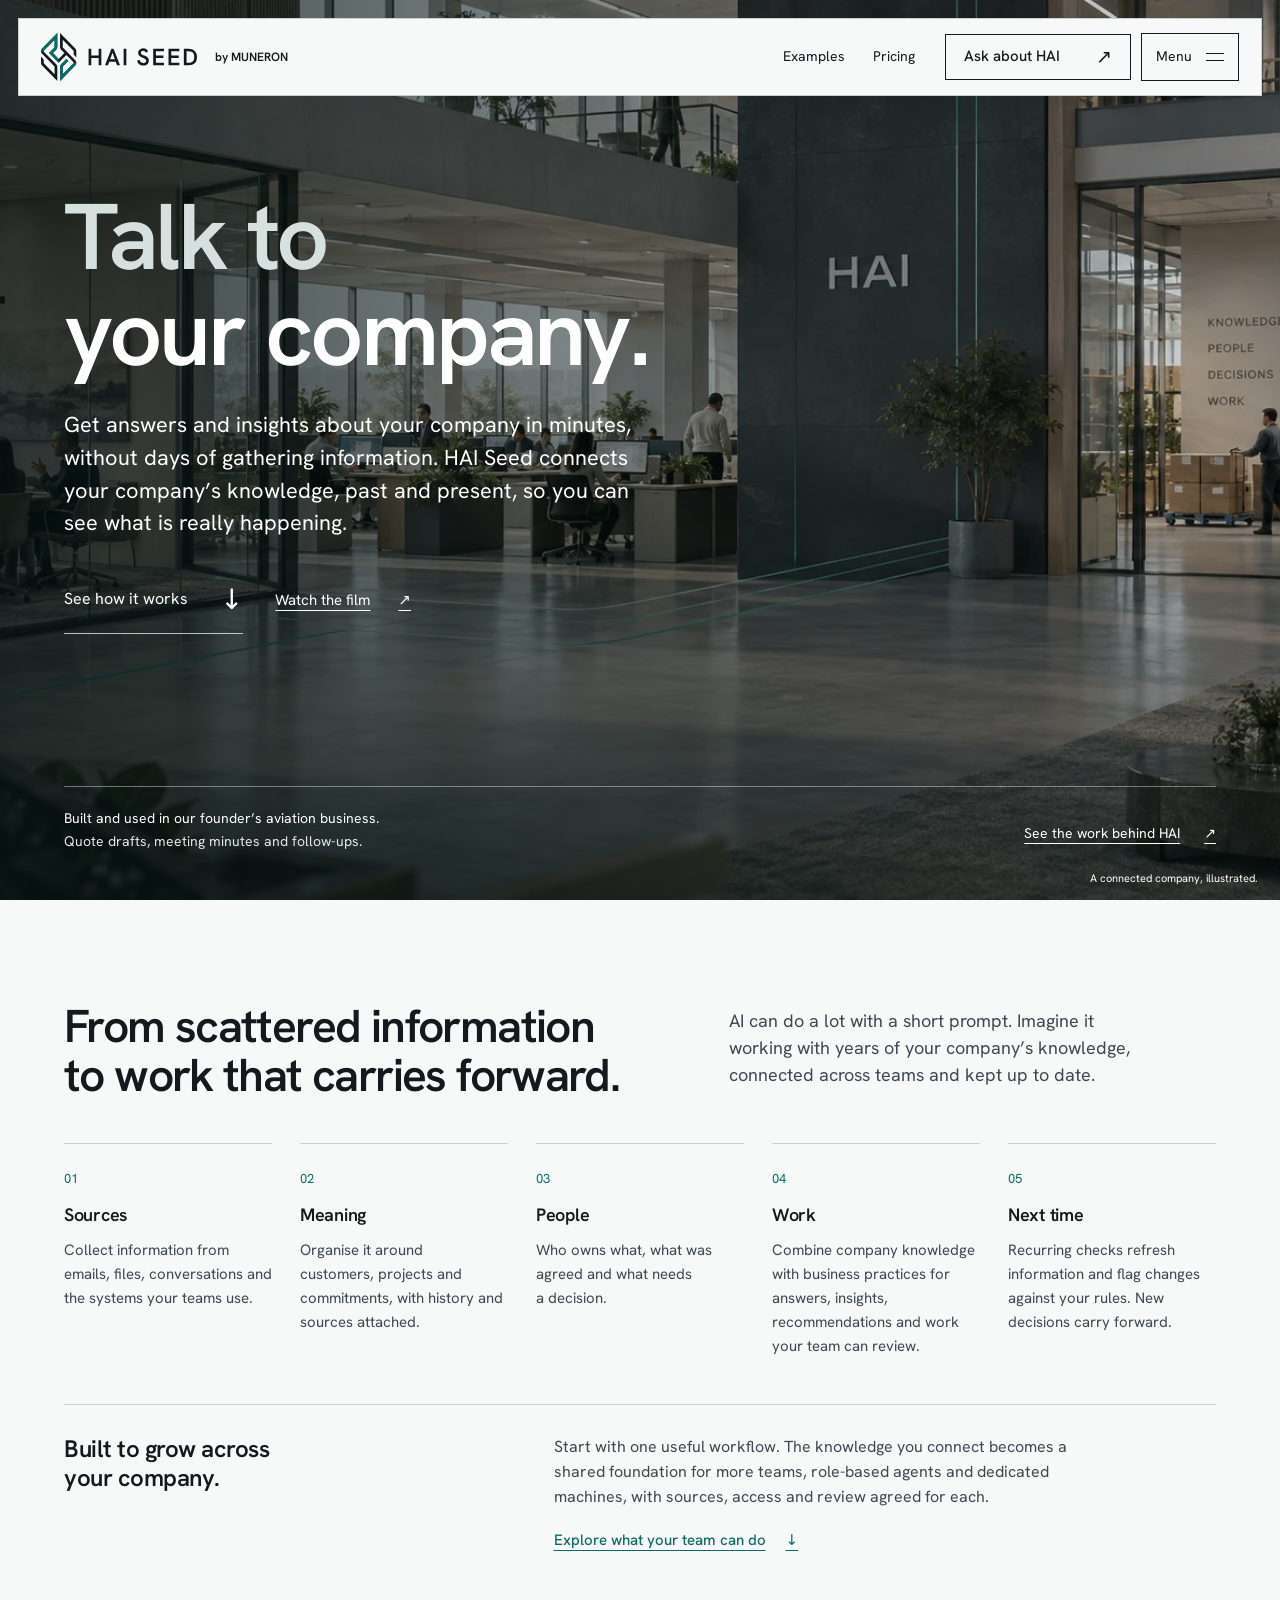
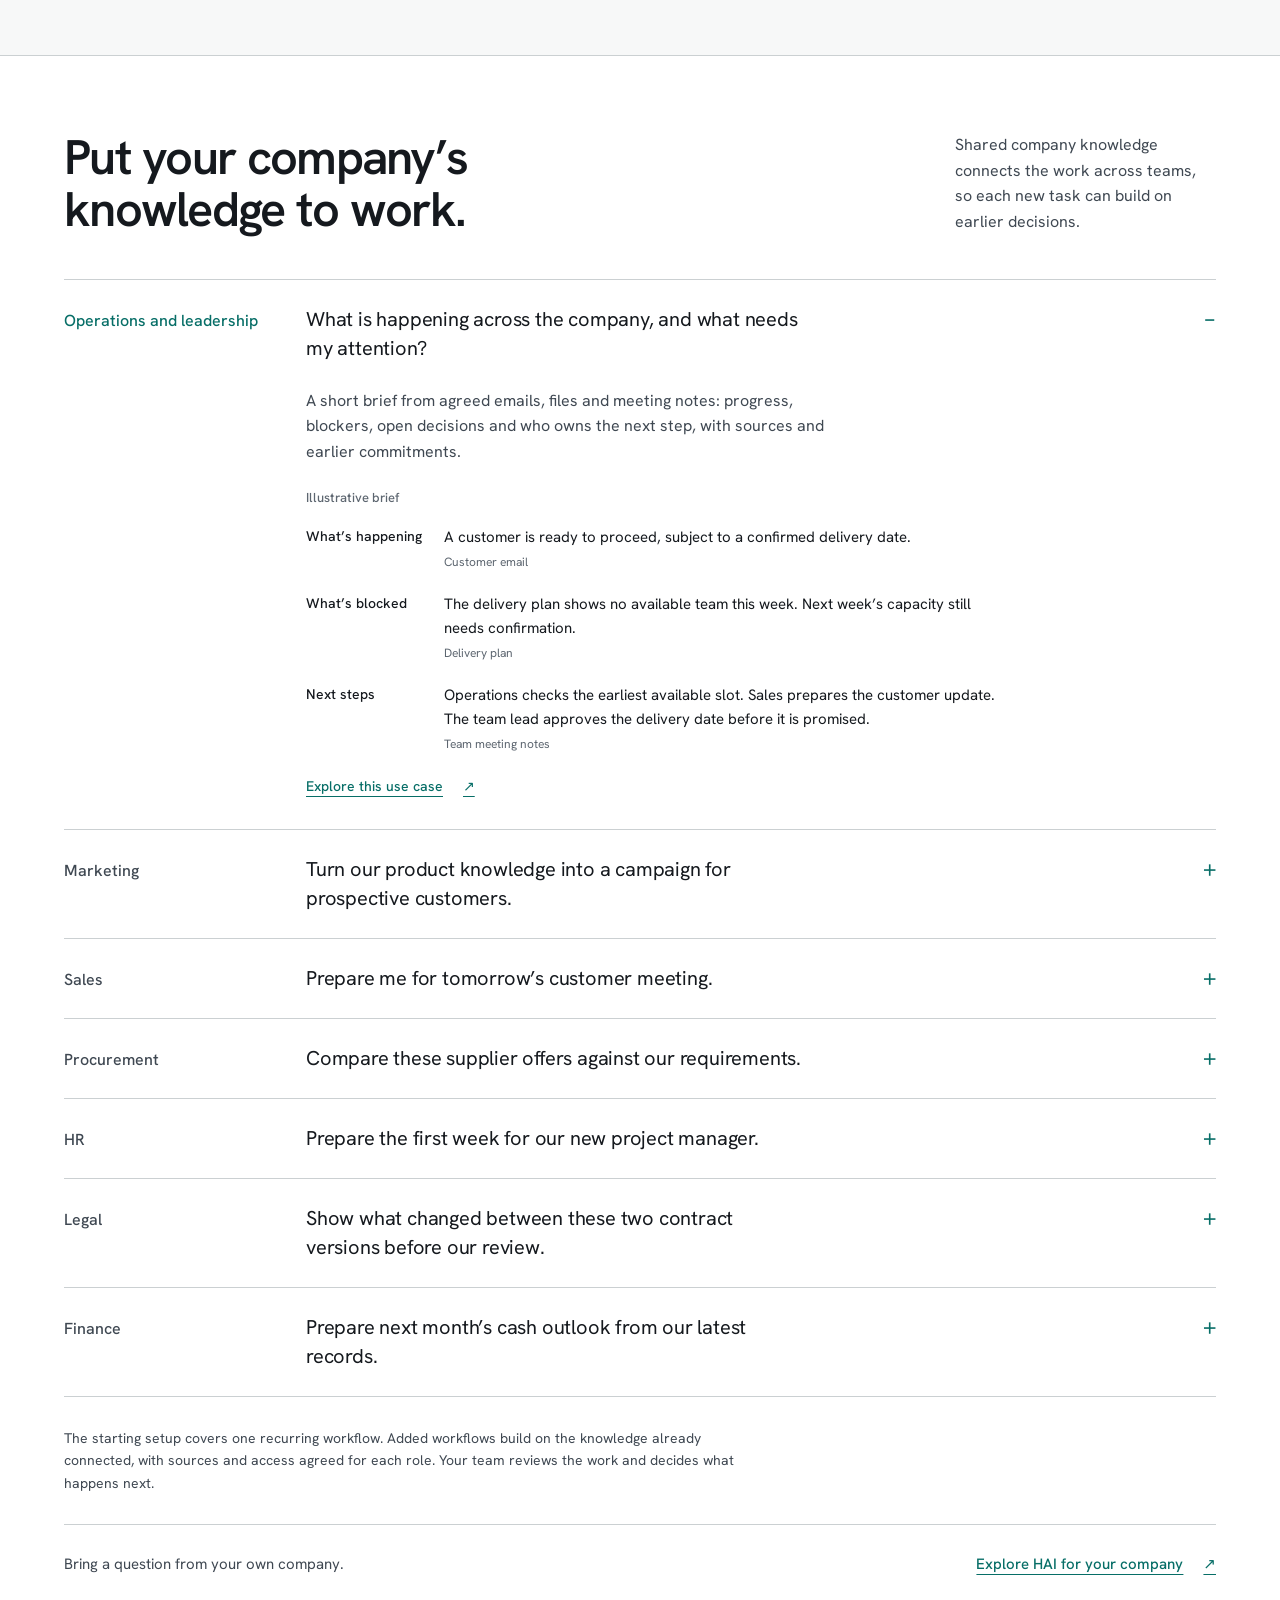
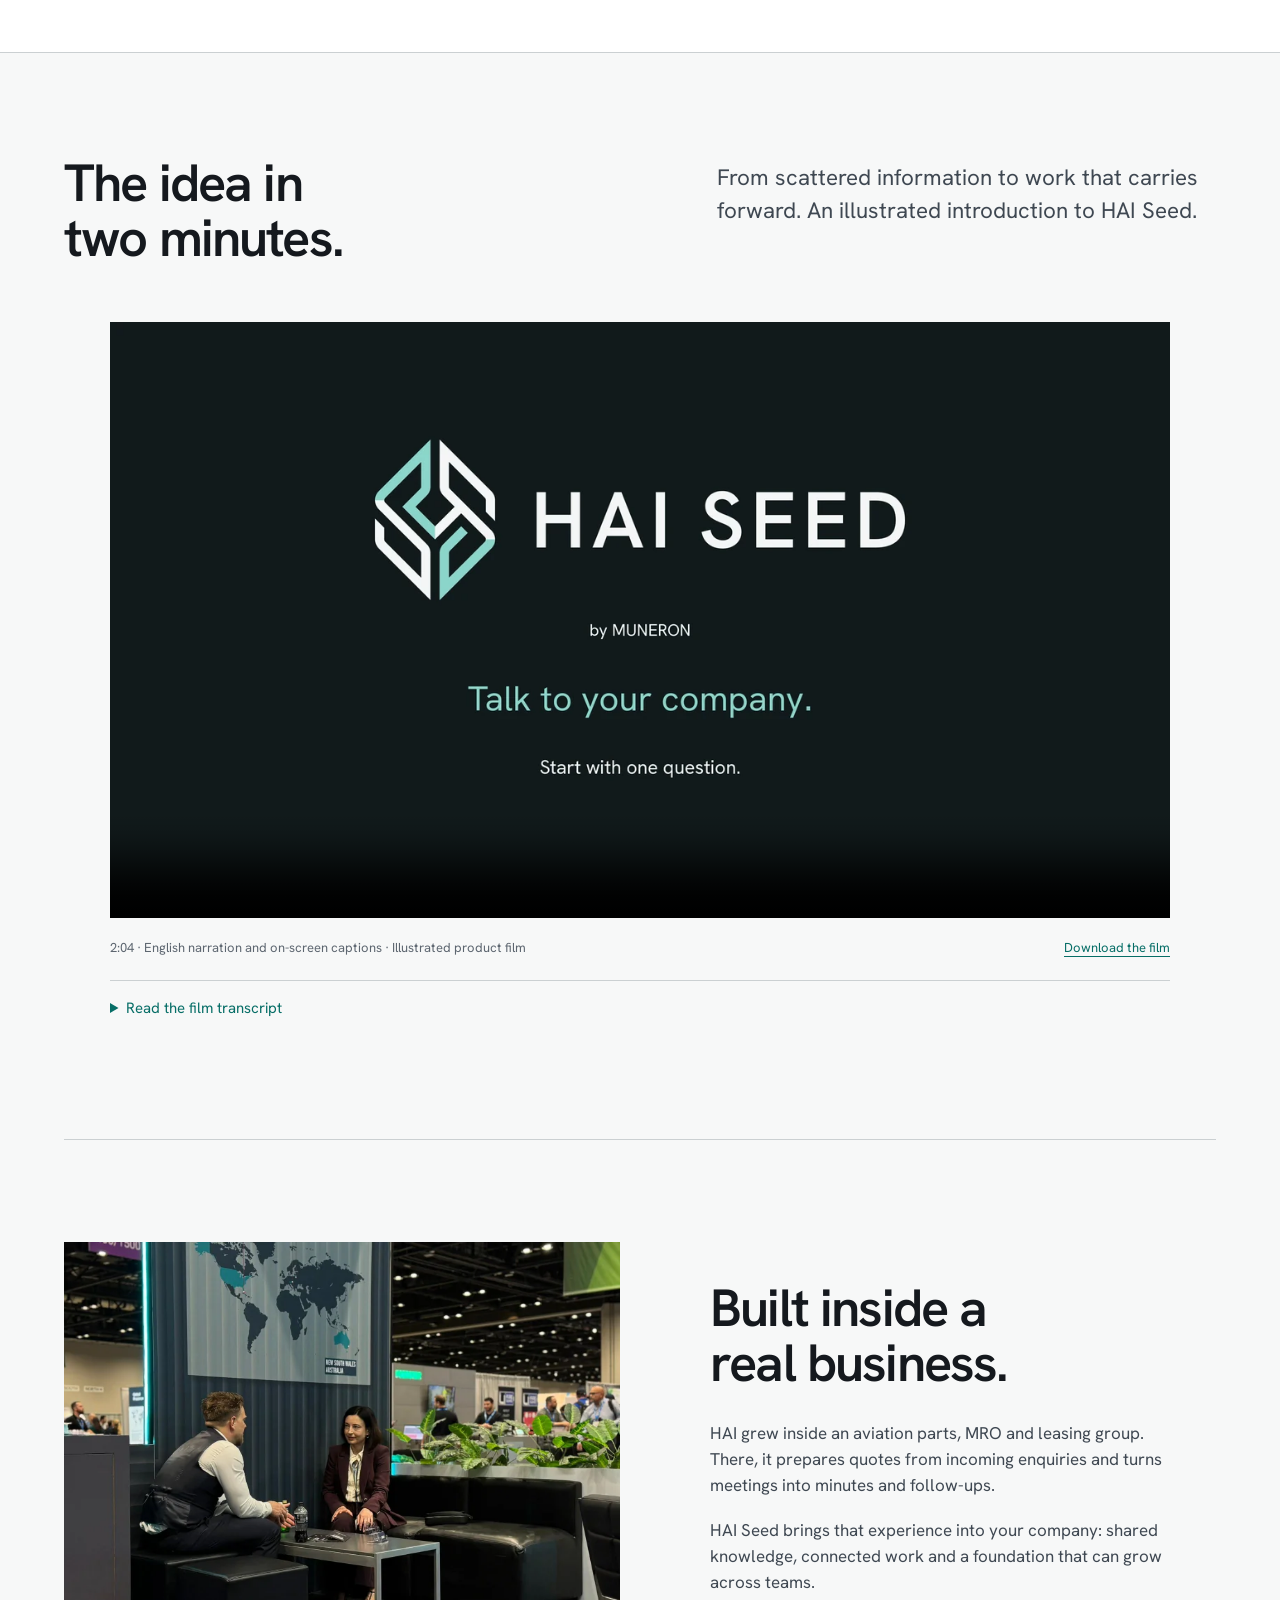
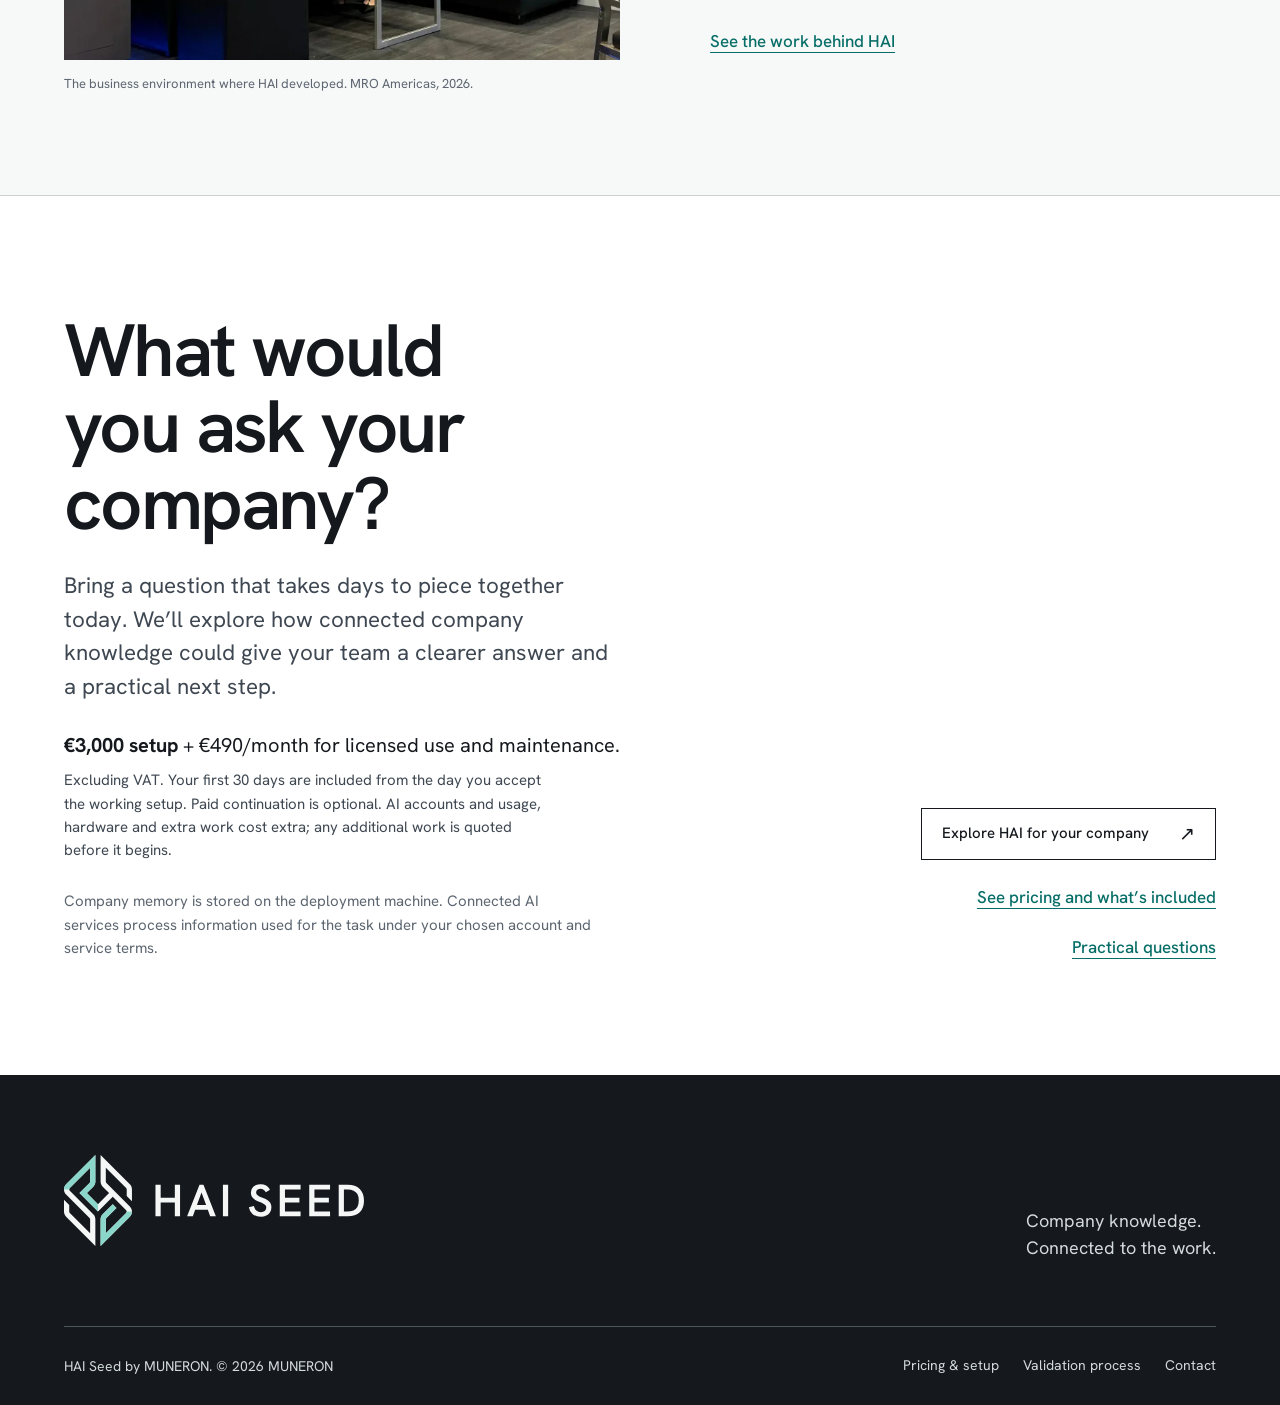
==== commit 3959fc7a: "Carry whole-company vision across the HAI visitor journey" ====
--- a/index.html
+++ b/index.html
@@ -23,7 +23,7 @@
 <li><span class="flow-step" aria-hidden="true">03</span><h3>People</h3><p>Who owns what, what was agreed and what needs a decision.</p></li>
 <li id="agents"><span class="flow-step" aria-hidden="true">04</span><h3>Work</h3><p>Combine company knowledge with business practices for answers, insights, recommendations and work your team can review.</p></li>
 <li><span class="flow-step" aria-hidden="true">05</span><h3>Next time</h3><p>Recurring checks refresh information and flag changes against your rules. New decisions carry forward.</p></li>
-</ol><div class="company-growth" id="email"><h3>Built to grow across your company.</h3><div><p>Start with one useful workflow. Add departments, team roles and task-specific agents as your needs grow, with the sources, access and review agreed for each.</p><a class="text-link" href="#ask">Explore what your team can do <span aria-hidden="true">↓</span></a></div></div></section><section class="business-demo" id="ask" aria-labelledby="ask-h"><div class="wrap"><div class="demo-heading"><h2 id="ask-h">Put your company’s knowledge to work.</h2><p>Different teams. Different questions. One connected company context.</p></div><div class="work-examples"><details class="work-example" open><summary><h3>Operations and leadership</h3><span class="work-question">What is happening across the company, and what needs my attention?</span><span class="work-toggle" aria-hidden="true"></span></summary><div class="work-output"><p>A short brief from agreed emails, files and meeting notes: progress, blockers, open decisions and who owns the next step, with sources and earlier commitments.</p><div class="owner-brief"><h4>Illustrative brief</h4><dl><div><dt>What’s happening</dt><dd><p>A customer is ready to proceed, subject to a confirmed delivery date.</p><span class="brief-source">Customer email</span></dd></div><div><dt>What’s blocked</dt><dd><p>The delivery plan shows no available team this week. Next week’s capacity still needs confirmation.</p><span class="brief-source">Delivery plan</span></dd></div><div><dt>Next steps</dt><dd><p>Operations checks the earliest available slot. Sales prepares the customer update. The team lead approves the delivery date before it is promised.</p><span class="brief-source">Team meeting notes</span></dd></div></dl></div><a class="text-link work-guide" href="/start-here/#team-leadership">Explore this use case <span aria-hidden="true">↗</span></a></div></details><details class="work-example"><summary><h3>Marketing</h3><span class="work-question">Turn our product knowledge into a campaign for prospective customers.</span><span class="work-toggle" aria-hidden="true"></span></summary><div class="work-output"><p>A campaign brief and LinkedIn post drafts built from approved product facts, questions customers have asked and your brand voice.</p><a class="text-link work-guide" href="/start-here/#team-marketing">Explore this use case <span aria-hidden="true">↗</span></a></div></details><details class="work-example"><summary><h3>Sales</h3><span class="work-question">Prepare me for tomorrow’s customer meeting.</span><span class="work-toggle" aria-hidden="true"></span></summary><div class="work-output"><p>The customer’s history, open commitments and unanswered questions in one brief, plus a follow-up email draft to adjust after the meeting.</p><a class="text-link work-guide" href="/start-here/#team-sales">Explore this use case <span aria-hidden="true">↗</span></a></div></details><details class="work-example"><summary><h3>Procurement</h3><span class="work-question">Compare these supplier offers against our requirements.</span><span class="work-toggle" aria-hidden="true"></span></summary><div class="work-output"><p>A comparison of price, lead time, specifications, terms and exclusions, showing gaps against your requirements and clarification questions for each supplier.</p><a class="text-link work-guide" href="/start-here/#team-procurement">Explore this use case <span aria-hidden="true">↗</span></a></div></details><details class="work-example"><summary><h3>HR</h3><span class="work-question">Prepare the first week for our new project manager.</span><span class="work-toggle" aria-hidden="true"></span></summary><div class="work-output"><p>A first-week plan based on your approved policies: role checklist, people to meet, documents to read and check-ins with their manager.</p><a class="text-link work-guide" href="/start-here/#team-hr">Explore this use case <span aria-hidden="true">↗</span></a></div></details><details class="work-example"><summary><h3>Legal</h3><span class="work-question">Show what changed between these two contract versions before our review.</span><span class="work-toggle" aria-hidden="true"></span></summary><div class="work-output"><p>Changed obligations, notice periods, liability and payment terms, each linked to its clause, plus questions for your legal reviewer.</p><a class="text-link work-guide" href="/start-here/#team-legal">Explore this use case <span aria-hidden="true">↗</span></a></div></details><details class="work-example"><summary><h3>Finance</h3><span class="work-question">Prepare next month’s cash outlook from our latest records.</span><span class="work-toggle" aria-hidden="true"></span></summary><div class="work-output"><p>Expected receipts and payments against the latest recorded balances, with confirmed figures kept apart from assumptions and missing records listed for finance to check.</p><a class="text-link work-guide" href="/start-here/#team-finance">Explore this use case <span aria-hidden="true">↗</span></a></div></details></div><div class="example-context"><p>The starting setup covers one recurring workflow. Further workflows are added as agreed, using the sources and access you approve. Your team reviews the work and decides what happens next.</p></div><div class="demo-next-link"><p>Bring a question from your own company.</p><a class="text-link" href="/start/">Discuss your first workflow <span aria-hidden="true">↗</span></a></div></div></section><section class="wrap chapter film-section" id="film" aria-labelledby="film-h"><div class="chapter-head"><h2 id="film-h">The idea in<br>two minutes.</h2><p class="lead">From scattered information to work that carries forward. An illustrated introduction to HAI Seed.</p></div><video class="film-player" controls playsinline preload="none" poster="/assets/film/hai-seed-film-poster.webp" width="1280" height="720" aria-label="HAI Seed: Talk to your company, illustrated film, 2 minutes 4 seconds"><source src="/assets/film/hai-seed-company-perspective.mp4" type="video/mp4">Your browser does not support embedded video. <a href="/assets/film/hai-seed-company-perspective.mp4">Watch or download the film</a>.</video><div class="film-notes"><p>2:04 · English narration and on-screen captions · Illustrated product film</p><a href="/assets/film/hai-seed-company-perspective.mp4" download>Download the film</a></div><details class="film-transcript"><summary>Read the film transcript</summary><div class="prose"><p>HAI Seed: Talk to your company
+</ol><div class="company-growth" id="email"><h3>Built to grow across your company.</h3><div><p>Start with one useful workflow. The knowledge you connect becomes a shared foundation for more teams, role-based agents and dedicated machines, with sources, access and review agreed for each.</p><a class="text-link" href="#ask">Explore what your team can do <span aria-hidden="true">↓</span></a></div></div></section><section class="business-demo" id="ask" aria-labelledby="ask-h"><div class="wrap"><div class="demo-heading"><h2 id="ask-h">Put your company’s knowledge to work.</h2><p>Shared company knowledge connects the work across teams, so each new task can build on earlier decisions.</p></div><div class="work-examples"><details class="work-example" open><summary><h3>Operations and leadership</h3><span class="work-question">What is happening across the company, and what needs my attention?</span><span class="work-toggle" aria-hidden="true"></span></summary><div class="work-output"><p>A short brief from agreed emails, files and meeting notes: progress, blockers, open decisions and who owns the next step, with sources and earlier commitments.</p><div class="owner-brief"><h4>Illustrative brief</h4><dl><div><dt>What’s happening</dt><dd><p>A customer is ready to proceed, subject to a confirmed delivery date.</p><span class="brief-source">Customer email</span></dd></div><div><dt>What’s blocked</dt><dd><p>The delivery plan shows no available team this week. Next week’s capacity still needs confirmation.</p><span class="brief-source">Delivery plan</span></dd></div><div><dt>Next steps</dt><dd><p>Operations checks the earliest available slot. Sales prepares the customer update. The team lead approves the delivery date before it is promised.</p><span class="brief-source">Team meeting notes</span></dd></div></dl></div><a class="text-link work-guide" href="/start-here/#team-leadership">Explore this use case <span aria-hidden="true">↗</span></a></div></details><details class="work-example"><summary><h3>Marketing</h3><span class="work-question">Turn our product knowledge into a campaign for prospective customers.</span><span class="work-toggle" aria-hidden="true"></span></summary><div class="work-output"><p>A campaign brief and LinkedIn post drafts built from approved product facts, questions customers have asked and your brand voice.</p><a class="text-link work-guide" href="/start-here/#team-marketing">Explore this use case <span aria-hidden="true">↗</span></a></div></details><details class="work-example"><summary><h3>Sales</h3><span class="work-question">Prepare me for tomorrow’s customer meeting.</span><span class="work-toggle" aria-hidden="true"></span></summary><div class="work-output"><p>The customer’s history, open commitments and unanswered questions in one brief, plus a follow-up email draft to adjust after the meeting.</p><a class="text-link work-guide" href="/start-here/#team-sales">Explore this use case <span aria-hidden="true">↗</span></a></div></details><details class="work-example"><summary><h3>Procurement</h3><span class="work-question">Compare these supplier offers against our requirements.</span><span class="work-toggle" aria-hidden="true"></span></summary><div class="work-output"><p>A comparison of price, lead time, specifications, terms and exclusions, showing gaps against your requirements and clarification questions for each supplier.</p><a class="text-link work-guide" href="/start-here/#team-procurement">Explore this use case <span aria-hidden="true">↗</span></a></div></details><details class="work-example"><summary><h3>HR</h3><span class="work-question">Prepare the first week for our new project manager.</span><span class="work-toggle" aria-hidden="true"></span></summary><div class="work-output"><p>A first-week plan based on your approved policies: role checklist, people to meet, documents to read and check-ins with their manager.</p><a class="text-link work-guide" href="/start-here/#team-hr">Explore this use case <span aria-hidden="true">↗</span></a></div></details><details class="work-example"><summary><h3>Legal</h3><span class="work-question">Show what changed between these two contract versions before our review.</span><span class="work-toggle" aria-hidden="true"></span></summary><div class="work-output"><p>Changed obligations, notice periods, liability and payment terms, each linked to its clause, plus questions for your legal reviewer.</p><a class="text-link work-guide" href="/start-here/#team-legal">Explore this use case <span aria-hidden="true">↗</span></a></div></details><details class="work-example"><summary><h3>Finance</h3><span class="work-question">Prepare next month’s cash outlook from our latest records.</span><span class="work-toggle" aria-hidden="true"></span></summary><div class="work-output"><p>Expected receipts and payments against the latest recorded balances, with confirmed figures kept apart from assumptions and missing records listed for finance to check.</p><a class="text-link work-guide" href="/start-here/#team-finance">Explore this use case <span aria-hidden="true">↗</span></a></div></details></div><div class="example-context"><p>The starting setup covers one recurring workflow. Added workflows build on the knowledge already connected, with sources and access agreed for each role. Your team reviews the work and decides what happens next.</p></div><div class="demo-next-link"><p>Bring a question from your own company.</p><a class="text-link" href="/start/">Explore HAI for your company <span aria-hidden="true">↗</span></a></div></div></section><section class="wrap chapter film-section" id="film" aria-labelledby="film-h"><div class="chapter-head"><h2 id="film-h">The idea in<br>two minutes.</h2><p class="lead">From scattered information to work that carries forward. An illustrated introduction to HAI Seed.</p></div><video class="film-player" controls playsinline preload="none" poster="/assets/film/hai-seed-film-poster.webp" width="1280" height="720" aria-label="HAI Seed: Talk to your company, illustrated film, 2 minutes 4 seconds"><source src="/assets/film/hai-seed-company-perspective.mp4" type="video/mp4">Your browser does not support embedded video. <a href="/assets/film/hai-seed-company-perspective.mp4">Watch or download the film</a>.</video><div class="film-notes"><p>2:04 · English narration and on-screen captions · Illustrated product film</p><a href="/assets/film/hai-seed-company-perspective.mp4" download>Download the film</a></div><details class="film-transcript"><summary>Read the film transcript</summary><div class="prose"><p>HAI Seed: Talk to your company
 English film · 2 minutes 4 seconds</p><p>00:00-00:08.5
 What needs my attention today? The answer is spread across your company, in emails, records and conversations.</p><p>00:08.5-00:20.5
 HAI Seed is software that connects AI to your company’s information, rules and tools, so your team can get work done without explaining the business from scratch every time.</p><p>00:20.5-00:27.5
@@ -36,8 +36,8 @@
 Teach it as you work. Share a reliable source. Correct an assumption. Confirm what it should remember. The next task starts from that knowledge.</p><p>01:35-01:47.5
 Start with one useful job on a supported company computer, or a dedicated setup by arrangement. Connect sources, set access, then expand by role.</p><p>01:47.5-01:58.5
 Company memory is stored on your machine. Connected AI services process information used for the task. You choose the sources and access you grant.</p><p>01:58.5-02:04
-HAI Seed. Talk to your company.</p><p>End card only: HAI Seed by MUNERON. Talk to your company. Start with one question.</p></div></details></section><section class="wrap chapter" id="origin" aria-labelledby="origin-h"><div class="origin"><figure class="origin-photo"><img src="/assets/photos/company-conversation-1600.webp" srcset="/assets/photos/company-conversation-800.webp 800w, /assets/photos/company-conversation-1600.webp 1600w" sizes="(max-width: 900px) 100vw, 60vw" width="1600" height="1200" loading="lazy" decoding="async" alt="Business conversation at an aviation industry exhibition."><figcaption>The business environment where HAI developed. MRO Americas, 2026.</figcaption></figure><div class="origin-copy"><h2 id="origin-h">Built inside a real business.</h2><p>HAI grew inside an aviation parts, MRO and leasing group. There, it prepares quotes from incoming enquiries and turns meetings into minutes and follow-ups.</p><p>That reference deployment informs every HAI Seed setup.</p><div class="actions"><a class="text-link" href="/aviation/#functions">See the work behind HAI</a></div></div></div></section><section class="closing" id="offer" aria-labelledby="offer-h"><div class="wrap inner">
-<div><h2 id="offer-h">What would you ask your company?</h2><p class="lead">Bring one question about cash, sales or operations. We’ll explore how HAI could help you see the situation and take the next step.</p><p class="price-summary"><strong>€3,000 setup</strong> + €490/month for licensed use and maintenance.</p><p class="price-caption">Excluding VAT. Your first 30 days are included from the day you accept the working setup. Paid continuation is optional. AI accounts and usage, hardware and extra work cost extra; any additional work is quoted before it begins.</p><p class="note">Company memory is stored on the deployment machine. Connected AI services process information used for the task under your chosen account and service terms.</p></div>
-<div class="closing-links"><div class="actions"><a class="button" href="/start/">Discuss your first use case <span aria-hidden="true">↗</span></a></div><a class="text-link" href="/start-here/#pricing">See pricing and what’s included</a><a class="text-link" id="faq" href="/start-here/#faq">Practical questions</a></div>
+HAI Seed. Talk to your company.</p><p>End card only: HAI Seed by MUNERON. Talk to your company. Start with one question.</p></div></details></section><section class="wrap chapter" id="origin" aria-labelledby="origin-h"><div class="origin"><figure class="origin-photo"><img src="/assets/photos/company-conversation-1600.webp" srcset="/assets/photos/company-conversation-800.webp 800w, /assets/photos/company-conversation-1600.webp 1600w" sizes="(max-width: 900px) 100vw, 60vw" width="1600" height="1200" loading="lazy" decoding="async" alt="Business conversation at an aviation industry exhibition."><figcaption>The business environment where HAI developed. MRO Americas, 2026.</figcaption></figure><div class="origin-copy"><h2 id="origin-h">Built inside a real business.</h2><p>HAI grew inside an aviation parts, MRO and leasing group. There, it prepares quotes from incoming enquiries and turns meetings into minutes and follow-ups.</p><p>HAI Seed brings that experience into your company: shared knowledge, connected work and a foundation that can grow across teams.</p><div class="actions"><a class="text-link" href="/aviation/#functions">See the work behind HAI</a></div></div></div></section><section class="closing" id="offer" aria-labelledby="offer-h"><div class="wrap inner">
+<div><h2 id="offer-h">What would you ask your company?</h2><p class="lead">Bring a question that takes days to piece together today. We’ll explore how connected company knowledge could give your team a clearer answer and a practical next step.</p><p class="price-summary"><strong>€3,000 setup</strong> + €490/month for licensed use and maintenance.</p><p class="price-caption">Excluding VAT. Your first 30 days are included from the day you accept the working setup. Paid continuation is optional. AI accounts and usage, hardware and extra work cost extra; any additional work is quoted before it begins.</p><p class="note">Company memory is stored on the deployment machine. Connected AI services process information used for the task under your chosen account and service terms.</p></div>
+<div class="closing-links"><div class="actions"><a class="button" href="/start/">Explore HAI for your company <span aria-hidden="true">↗</span></a></div><a class="text-link" href="/start-here/#pricing">See pricing and what’s included</a><a class="text-link" id="faq" href="/start-here/#faq">Practical questions</a></div>
 </div></section></main><footer class="site-footer"><div class="wrap footer-top"><a class="footer-brand" href="/" aria-label="HAI Seed home"><img src="/assets/brand/hai-seed_horizontal_on-dark.svg" width="574" height="174" alt="HAI Seed"></a><p>Company knowledge.<br>Connected to the work.</p></div><div class="wrap footer-bottom"><p class="small">HAI Seed by MUNERON. © 2026 MUNERON</p><div class="links"><a href="/start-here/#pricing">Pricing &amp; setup</a><a href="/aviation/#audit">Validation process</a><a href="/start/">Contact</a></div></div></footer>
 </body></html>
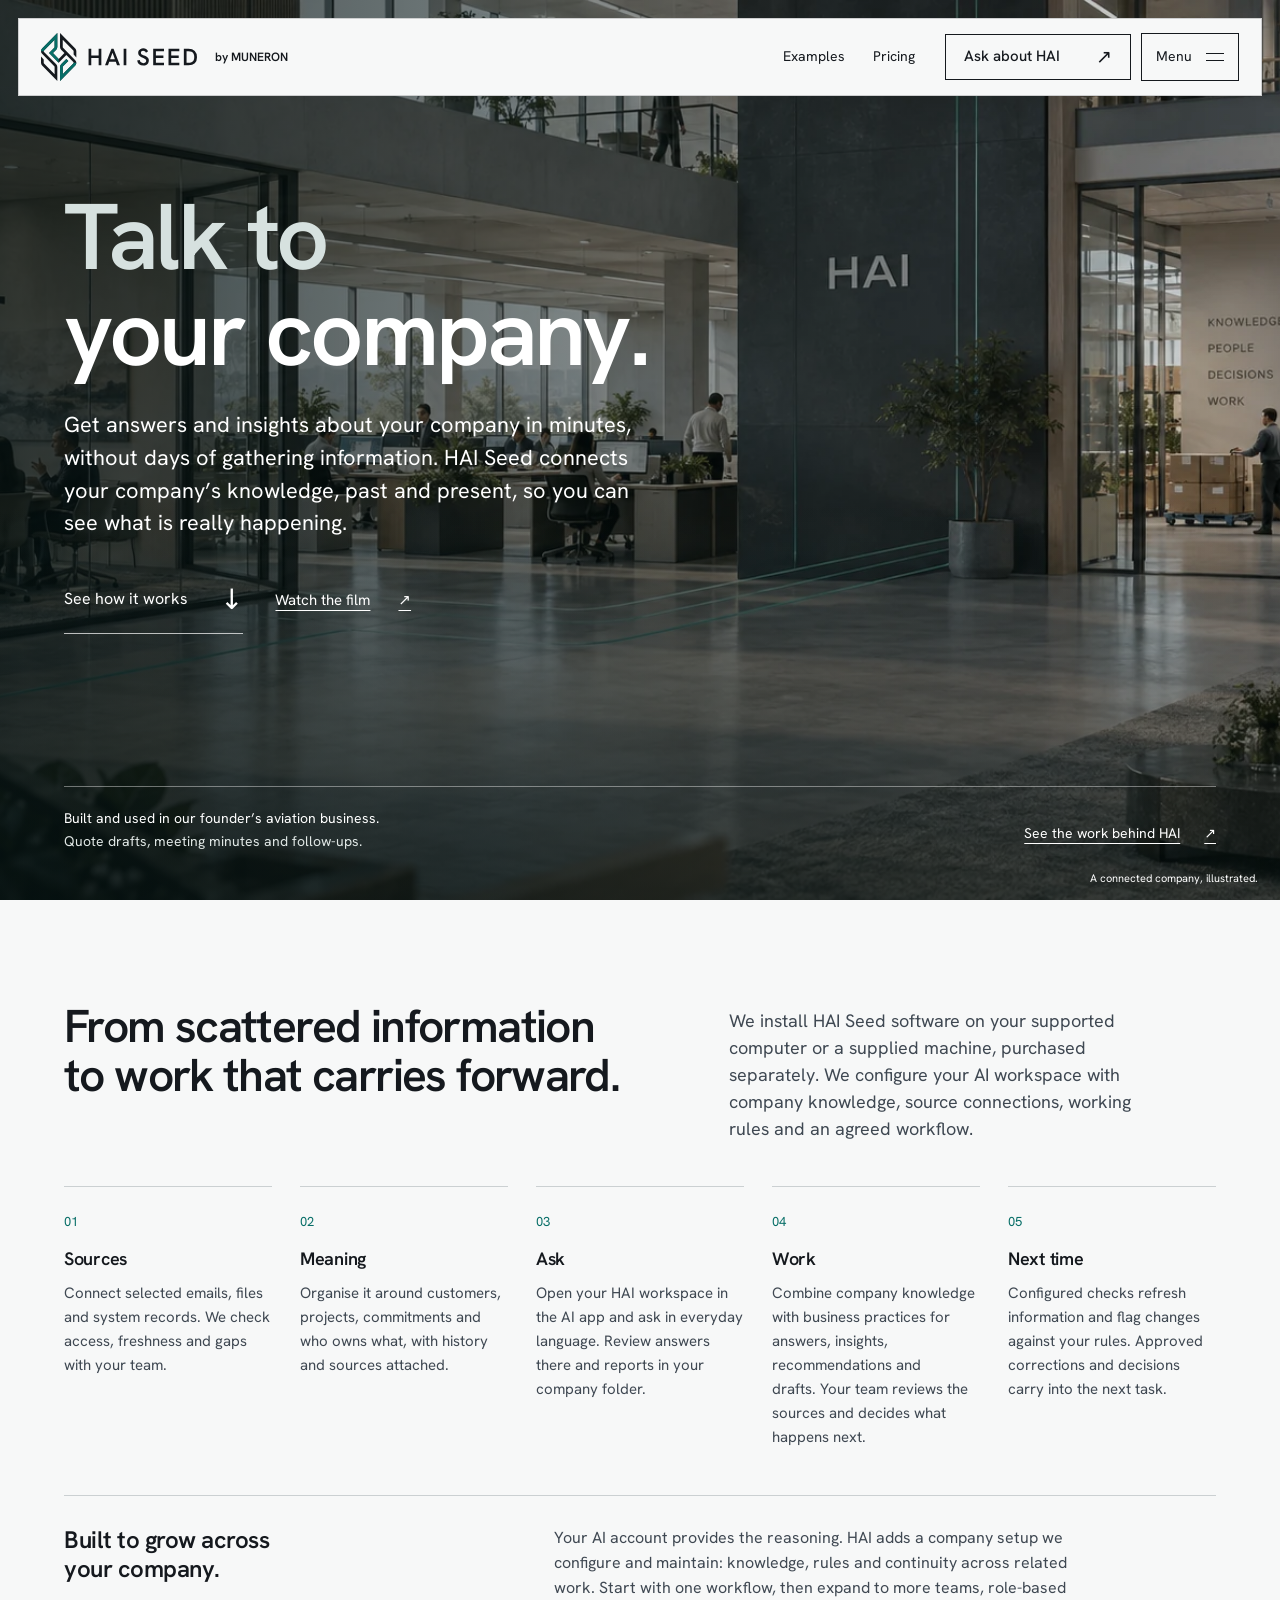
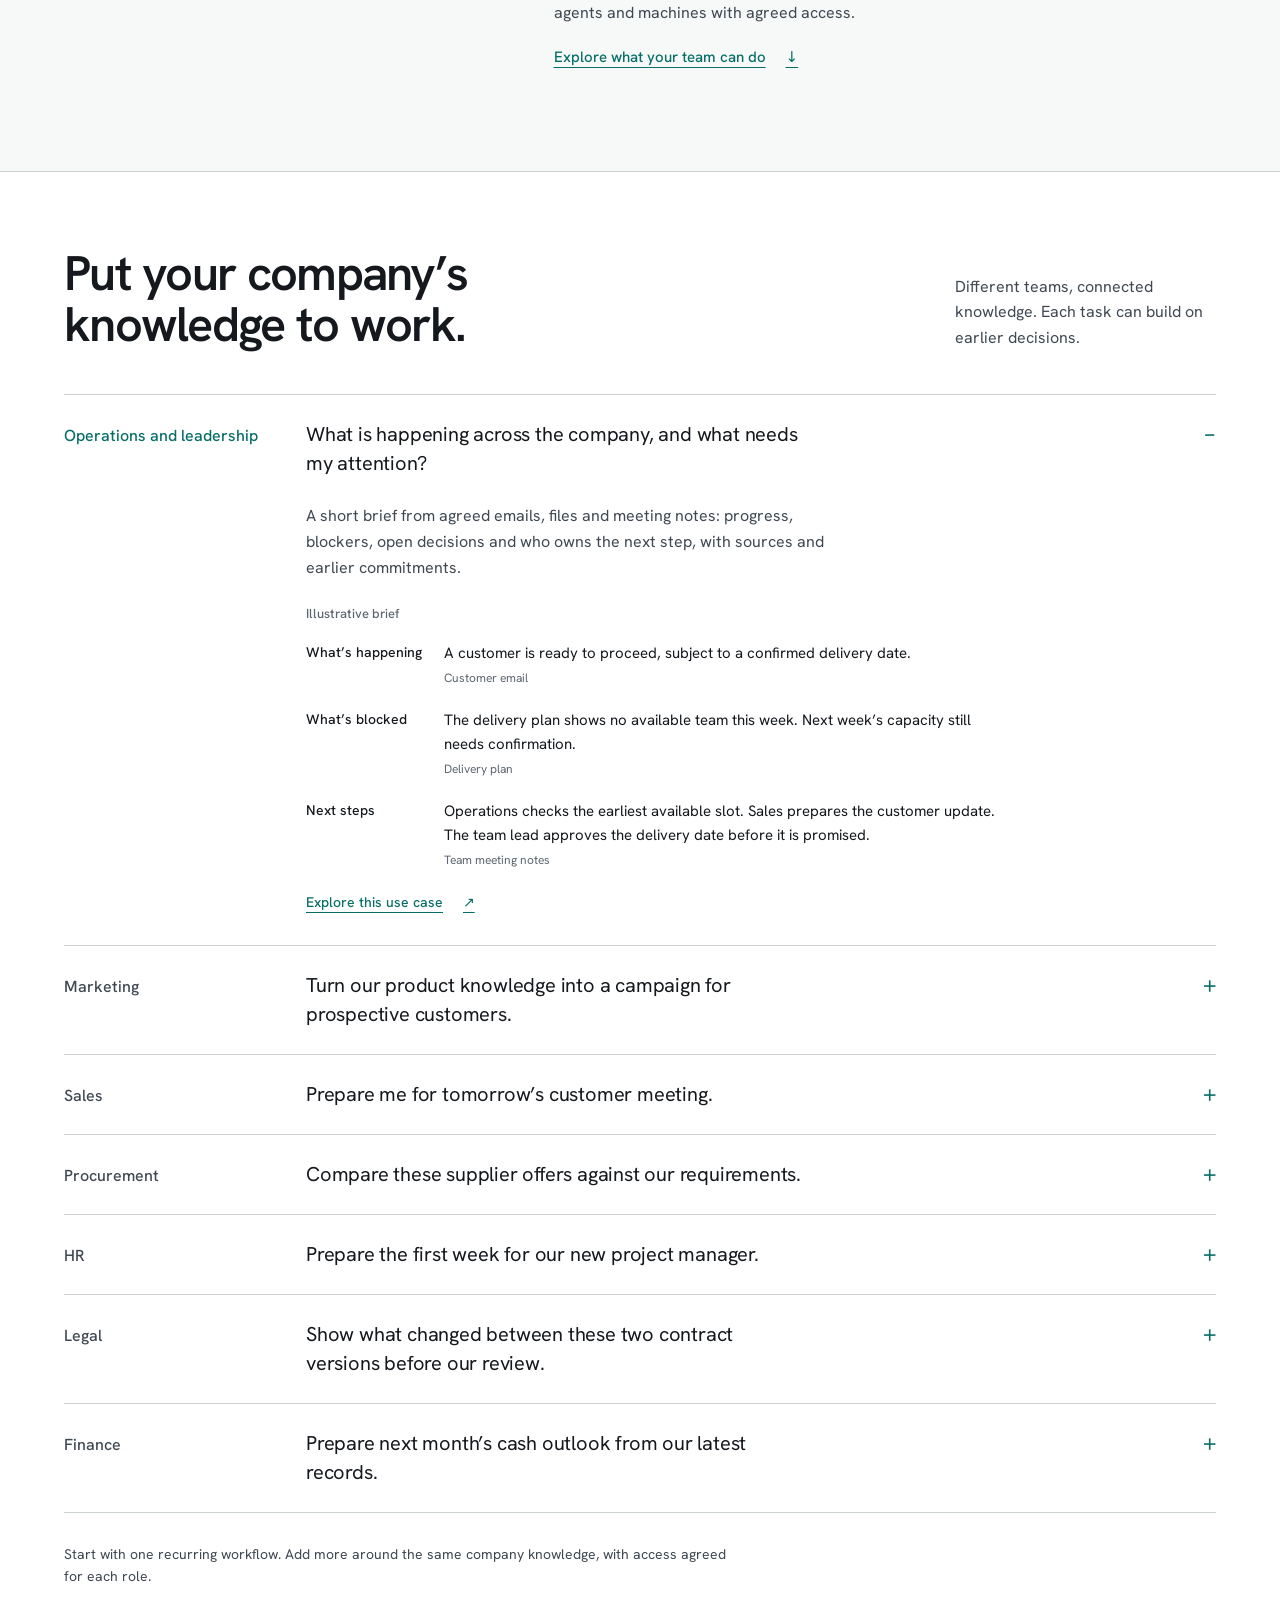
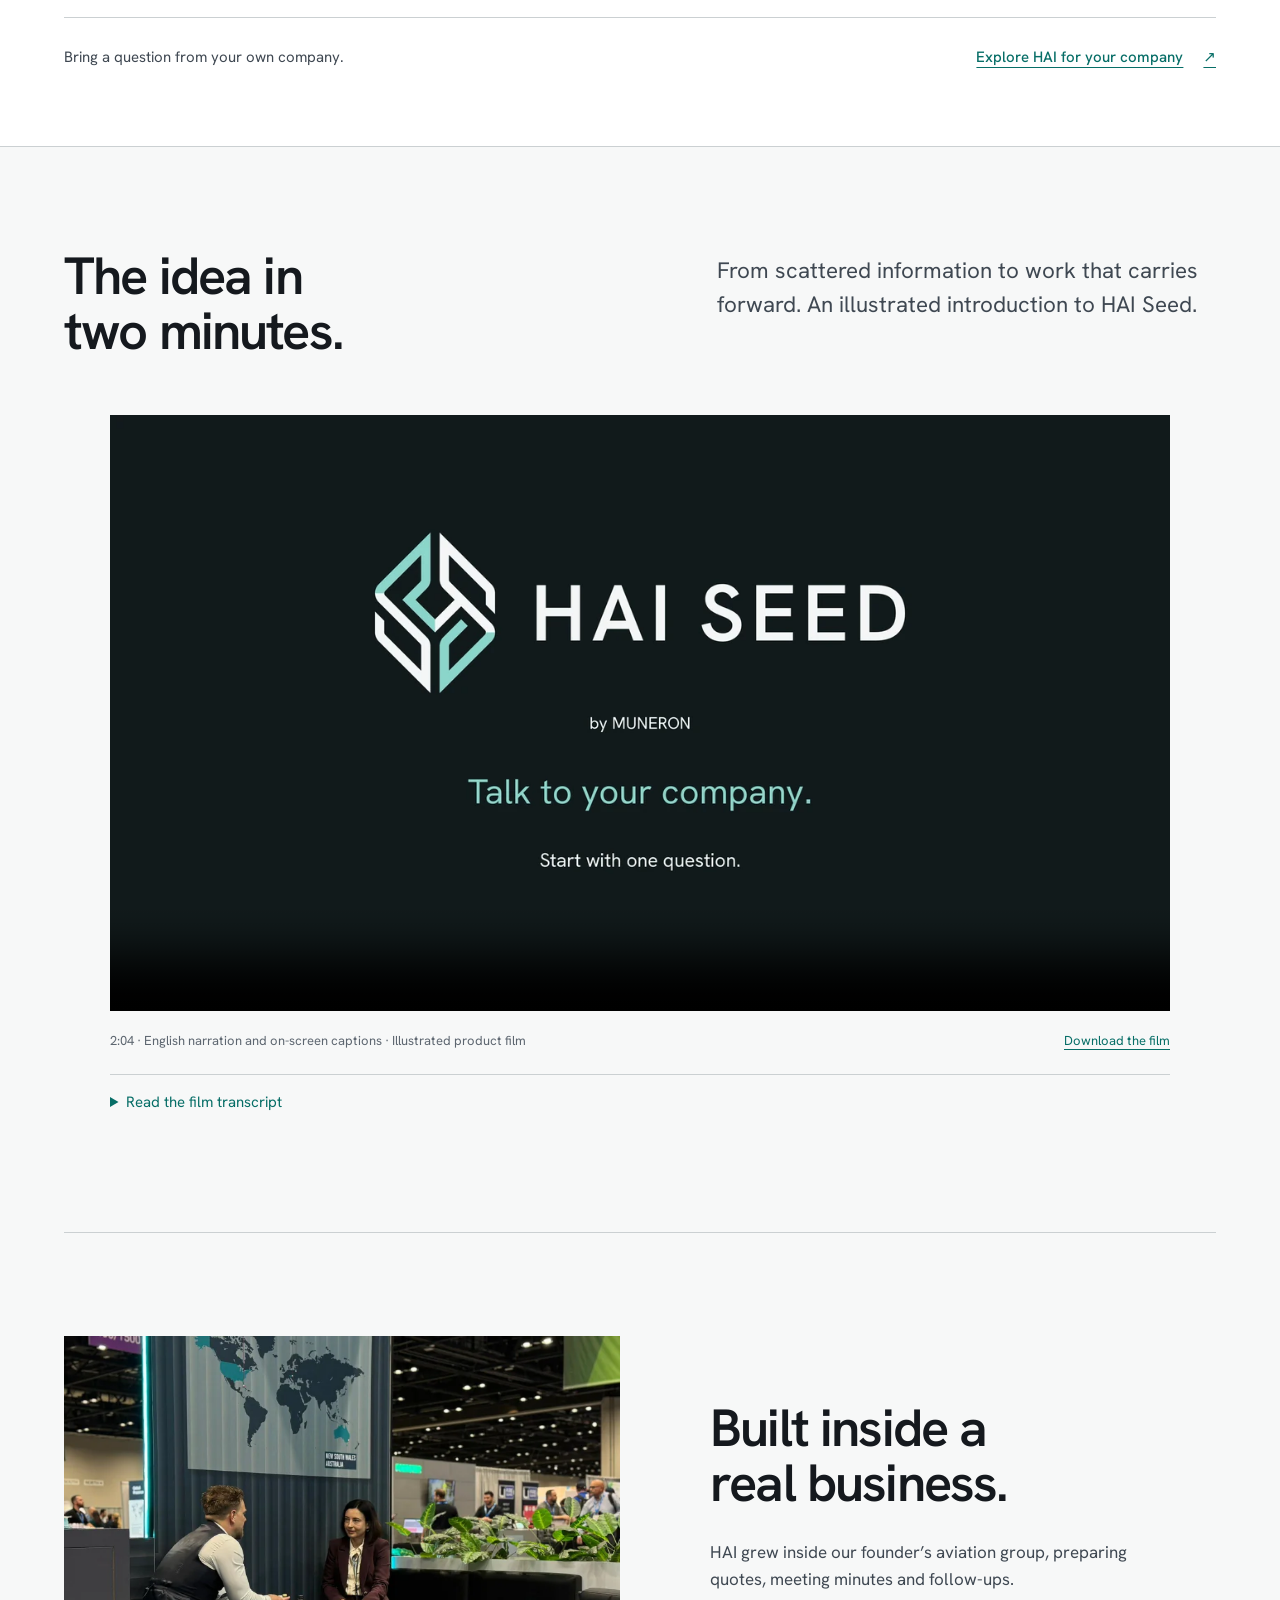
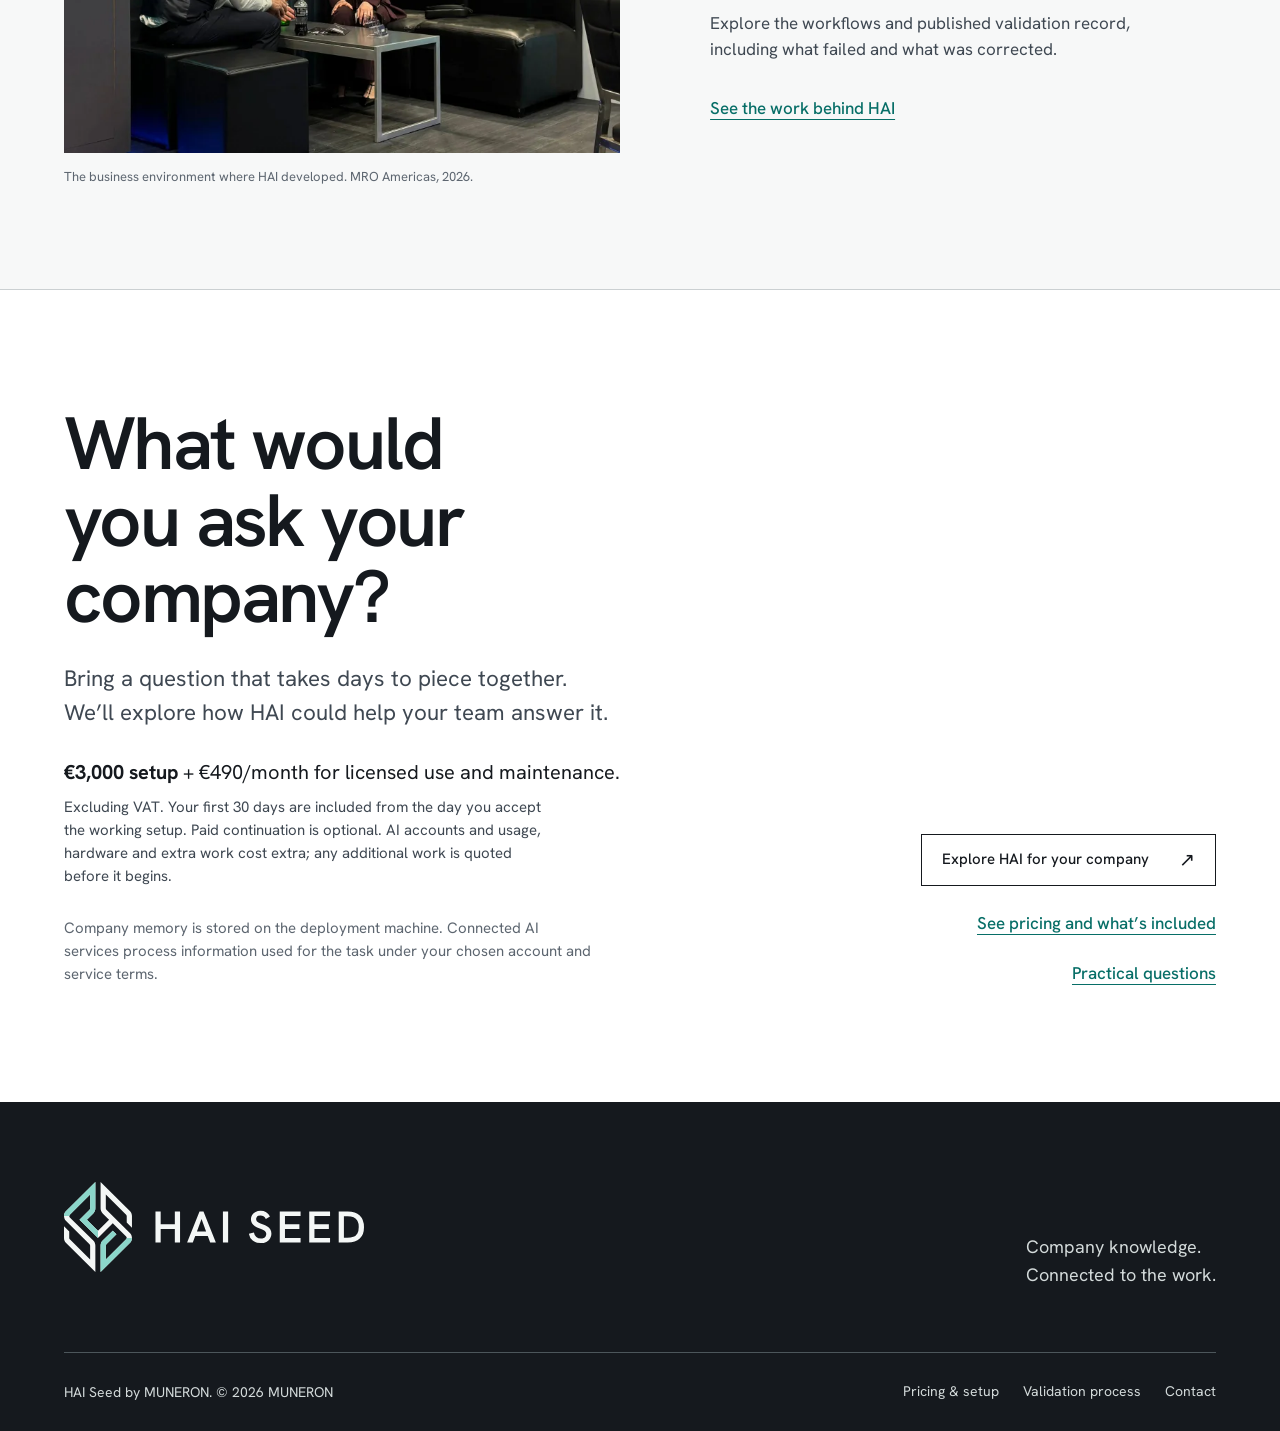
==== commit 7a25d5cd: "Clarify the installed HAI workspace, daily use and costs" ====
--- a/index.html
+++ b/index.html
@@ -16,14 +16,14 @@
 </nav></header>
 <main id="main"><section class="hero" aria-labelledby="hero-h">
 <figure class="hero-photo"><img src="/assets/photos/hai-digital-company-1881.webp" srcset="/assets/photos/hai-digital-company-960.webp 960w, /assets/photos/hai-digital-company-1881.webp 1881w" sizes="(max-aspect-ratio: 9/4) 225vh, 100vw" width="1881" height="836" fetchpriority="high" decoding="async" alt="Illustration of leadership, operating teams and fulfilment connected through HAI."><svg class="hero-light" viewBox="0 0 1881 836" preserveAspectRatio="xMidYMid slice" aria-hidden="true" focusable="false"><defs><linearGradient id="floor-light"><stop stop-color="#b6f4e8" stop-opacity="0"/><stop offset=".5" stop-color="#b6f4e8"/><stop offset="1" stop-color="#b6f4e8" stop-opacity="0"/></linearGradient><linearGradient id="seam-light" x1="0" y1="1" x2="0" y2="0"><stop stop-color="#b6f4e8" stop-opacity="0"/><stop offset=".5" stop-color="#b6f4e8"/><stop offset="1" stop-color="#b6f4e8" stop-opacity="0"/></linearGradient></defs><g class="floor-light"><path d="M940 577 L1185 510" stroke="url(#floor-light)" stroke-width="5"/><path d="M940 577 L1185 510" stroke="url(#floor-light)" stroke-width="1.5"/></g><path class="seam-light" d="M1234 310 L1234 110" stroke="url(#seam-light)" stroke-width="2"/></svg></figure>
-<div class="wrap hero-content"><div class="hero-message" id="intro"><h1 id="hero-h"><span>Talk to</span><br>your company.</h1><p class="hero-summary">Get answers and insights about your company in minutes, without days of gathering information. HAI Seed connects your company’s knowledge, past and present, so you can see what is really happening.</p><div class="hero-links"><a class="hero-explore" href="#how">See how it works <span aria-hidden="true">↓</span></a><a class="hero-film-link" href="#film">Watch the film <span aria-hidden="true">↗</span></a></div></div><div class="hero-proof"><p>Built and used in our founder’s aviation business.<br><span>Quote drafts, meeting minutes and follow-ups.</span></p><a href="/aviation/#functions">See the work behind HAI <span aria-hidden="true">↗</span></a></div></div><p class="hero-caption">A connected company, illustrated.</p></section><section class="wrap chapter company-section" id="teams" aria-labelledby="teams-h"><div class="chapter-head" id="how"><h2 id="teams-h">From scattered information <br>to work that carries forward.</h2><p class="lead">AI can do a lot with a short prompt. Imagine it working with years of your company’s knowledge, connected across teams and kept up to date.</p></div>
+<div class="wrap hero-content"><div class="hero-message" id="intro"><h1 id="hero-h"><span>Talk to</span><br>your company.</h1><p class="hero-summary">Get answers and insights about your company in minutes, without days of gathering information. HAI Seed connects your company’s knowledge, past and present, so you can see what is really happening.</p><div class="hero-links"><a class="hero-explore" href="#how">See how it works <span aria-hidden="true">↓</span></a><a class="hero-film-link" href="#film">Watch the film <span aria-hidden="true">↗</span></a></div></div><div class="hero-proof"><p>Built and used in our founder’s aviation business.<br><span>Quote drafts, meeting minutes and follow-ups.</span></p><a href="/aviation/#functions">See the work behind HAI <span aria-hidden="true">↗</span></a></div></div><p class="hero-caption">A connected company, illustrated.</p></section><section class="wrap chapter company-section" id="teams" aria-labelledby="teams-h"><div class="chapter-head" id="how"><h2 id="teams-h">From scattered information <br>to work that carries forward.</h2><p class="lead">We install HAI Seed software on your supported computer or a supplied machine, purchased separately. We configure your AI workspace with company knowledge, source connections, working rules and an agreed workflow.</p></div>
 <ol class="company-flow" id="structure">
-<li id="shared"><span class="flow-step" aria-hidden="true">01</span><h3>Sources</h3><p>Collect information from emails, files, conversations and the systems your teams use.</p></li>
-<li id="teach"><span class="flow-step" aria-hidden="true">02</span><h3>Meaning</h3><p>Organise it around customers, projects and commitments, with history and sources attached.</p></li>
-<li><span class="flow-step" aria-hidden="true">03</span><h3>People</h3><p>Who owns what, what was agreed and what needs a decision.</p></li>
-<li id="agents"><span class="flow-step" aria-hidden="true">04</span><h3>Work</h3><p>Combine company knowledge with business practices for answers, insights, recommendations and work your team can review.</p></li>
-<li><span class="flow-step" aria-hidden="true">05</span><h3>Next time</h3><p>Recurring checks refresh information and flag changes against your rules. New decisions carry forward.</p></li>
-</ol><div class="company-growth" id="email"><h3>Built to grow across your company.</h3><div><p>Start with one useful workflow. The knowledge you connect becomes a shared foundation for more teams, role-based agents and dedicated machines, with sources, access and review agreed for each.</p><a class="text-link" href="#ask">Explore what your team can do <span aria-hidden="true">↓</span></a></div></div></section><section class="business-demo" id="ask" aria-labelledby="ask-h"><div class="wrap"><div class="demo-heading"><h2 id="ask-h">Put your company’s knowledge to work.</h2><p>Shared company knowledge connects the work across teams, so each new task can build on earlier decisions.</p></div><div class="work-examples"><details class="work-example" open><summary><h3>Operations and leadership</h3><span class="work-question">What is happening across the company, and what needs my attention?</span><span class="work-toggle" aria-hidden="true"></span></summary><div class="work-output"><p>A short brief from agreed emails, files and meeting notes: progress, blockers, open decisions and who owns the next step, with sources and earlier commitments.</p><div class="owner-brief"><h4>Illustrative brief</h4><dl><div><dt>What’s happening</dt><dd><p>A customer is ready to proceed, subject to a confirmed delivery date.</p><span class="brief-source">Customer email</span></dd></div><div><dt>What’s blocked</dt><dd><p>The delivery plan shows no available team this week. Next week’s capacity still needs confirmation.</p><span class="brief-source">Delivery plan</span></dd></div><div><dt>Next steps</dt><dd><p>Operations checks the earliest available slot. Sales prepares the customer update. The team lead approves the delivery date before it is promised.</p><span class="brief-source">Team meeting notes</span></dd></div></dl></div><a class="text-link work-guide" href="/start-here/#team-leadership">Explore this use case <span aria-hidden="true">↗</span></a></div></details><details class="work-example"><summary><h3>Marketing</h3><span class="work-question">Turn our product knowledge into a campaign for prospective customers.</span><span class="work-toggle" aria-hidden="true"></span></summary><div class="work-output"><p>A campaign brief and LinkedIn post drafts built from approved product facts, questions customers have asked and your brand voice.</p><a class="text-link work-guide" href="/start-here/#team-marketing">Explore this use case <span aria-hidden="true">↗</span></a></div></details><details class="work-example"><summary><h3>Sales</h3><span class="work-question">Prepare me for tomorrow’s customer meeting.</span><span class="work-toggle" aria-hidden="true"></span></summary><div class="work-output"><p>The customer’s history, open commitments and unanswered questions in one brief, plus a follow-up email draft to adjust after the meeting.</p><a class="text-link work-guide" href="/start-here/#team-sales">Explore this use case <span aria-hidden="true">↗</span></a></div></details><details class="work-example"><summary><h3>Procurement</h3><span class="work-question">Compare these supplier offers against our requirements.</span><span class="work-toggle" aria-hidden="true"></span></summary><div class="work-output"><p>A comparison of price, lead time, specifications, terms and exclusions, showing gaps against your requirements and clarification questions for each supplier.</p><a class="text-link work-guide" href="/start-here/#team-procurement">Explore this use case <span aria-hidden="true">↗</span></a></div></details><details class="work-example"><summary><h3>HR</h3><span class="work-question">Prepare the first week for our new project manager.</span><span class="work-toggle" aria-hidden="true"></span></summary><div class="work-output"><p>A first-week plan based on your approved policies: role checklist, people to meet, documents to read and check-ins with their manager.</p><a class="text-link work-guide" href="/start-here/#team-hr">Explore this use case <span aria-hidden="true">↗</span></a></div></details><details class="work-example"><summary><h3>Legal</h3><span class="work-question">Show what changed between these two contract versions before our review.</span><span class="work-toggle" aria-hidden="true"></span></summary><div class="work-output"><p>Changed obligations, notice periods, liability and payment terms, each linked to its clause, plus questions for your legal reviewer.</p><a class="text-link work-guide" href="/start-here/#team-legal">Explore this use case <span aria-hidden="true">↗</span></a></div></details><details class="work-example"><summary><h3>Finance</h3><span class="work-question">Prepare next month’s cash outlook from our latest records.</span><span class="work-toggle" aria-hidden="true"></span></summary><div class="work-output"><p>Expected receipts and payments against the latest recorded balances, with confirmed figures kept apart from assumptions and missing records listed for finance to check.</p><a class="text-link work-guide" href="/start-here/#team-finance">Explore this use case <span aria-hidden="true">↗</span></a></div></details></div><div class="example-context"><p>The starting setup covers one recurring workflow. Added workflows build on the knowledge already connected, with sources and access agreed for each role. Your team reviews the work and decides what happens next.</p></div><div class="demo-next-link"><p>Bring a question from your own company.</p><a class="text-link" href="/start/">Explore HAI for your company <span aria-hidden="true">↗</span></a></div></div></section><section class="wrap chapter film-section" id="film" aria-labelledby="film-h"><div class="chapter-head"><h2 id="film-h">The idea in<br>two minutes.</h2><p class="lead">From scattered information to work that carries forward. An illustrated introduction to HAI Seed.</p></div><video class="film-player" controls playsinline preload="none" poster="/assets/film/hai-seed-film-poster.webp" width="1280" height="720" aria-label="HAI Seed: Talk to your company, illustrated film, 2 minutes 4 seconds"><source src="/assets/film/hai-seed-company-perspective.mp4" type="video/mp4">Your browser does not support embedded video. <a href="/assets/film/hai-seed-company-perspective.mp4">Watch or download the film</a>.</video><div class="film-notes"><p>2:04 · English narration and on-screen captions · Illustrated product film</p><a href="/assets/film/hai-seed-company-perspective.mp4" download>Download the film</a></div><details class="film-transcript"><summary>Read the film transcript</summary><div class="prose"><p>HAI Seed: Talk to your company
+<li id="shared"><span class="flow-step" aria-hidden="true">01</span><h3>Sources</h3><p>Connect selected emails, files and system records. We check access, freshness and gaps with your team.</p></li>
+<li id="teach"><span class="flow-step" aria-hidden="true">02</span><h3>Meaning</h3><p>Organise it around customers, projects, commitments and who owns what, with history and sources attached.</p></li>
+<li><span class="flow-step" aria-hidden="true">03</span><h3>Ask</h3><p>Open your HAI workspace in the AI app and ask in everyday language. Review answers there and reports in your company folder.</p></li>
+<li id="agents"><span class="flow-step" aria-hidden="true">04</span><h3>Work</h3><p>Combine company knowledge with business practices for answers, insights, recommendations and drafts. Your team reviews the sources and decides what happens next.</p></li>
+<li><span class="flow-step" aria-hidden="true">05</span><h3>Next time</h3><p>Configured checks refresh information and flag changes against your rules. Approved corrections and decisions carry into the next task.</p></li>
+</ol><div class="company-growth" id="email"><h3>Built to grow across your company.</h3><div><p>Your AI account provides the reasoning. HAI adds a company setup we configure and maintain: knowledge, rules and continuity across related work. Start with one workflow, then expand to more teams, role-based agents and machines with agreed access.</p><a class="text-link" href="#ask">Explore what your team can do <span aria-hidden="true">↓</span></a></div></div></section><section class="business-demo" id="ask" aria-labelledby="ask-h"><div class="wrap"><div class="demo-heading"><h2 id="ask-h">Put your company’s knowledge to work.</h2><p>Different teams, connected knowledge. Each task can build on earlier decisions.</p></div><div class="work-examples"><details class="work-example" open><summary><h3>Operations and leadership</h3><span class="work-question">What is happening across the company, and what needs my attention?</span><span class="work-toggle" aria-hidden="true"></span></summary><div class="work-output"><p>A short brief from agreed emails, files and meeting notes: progress, blockers, open decisions and who owns the next step, with sources and earlier commitments.</p><div class="owner-brief"><h4>Illustrative brief</h4><dl><div><dt>What’s happening</dt><dd><p>A customer is ready to proceed, subject to a confirmed delivery date.</p><span class="brief-source">Customer email</span></dd></div><div><dt>What’s blocked</dt><dd><p>The delivery plan shows no available team this week. Next week’s capacity still needs confirmation.</p><span class="brief-source">Delivery plan</span></dd></div><div><dt>Next steps</dt><dd><p>Operations checks the earliest available slot. Sales prepares the customer update. The team lead approves the delivery date before it is promised.</p><span class="brief-source">Team meeting notes</span></dd></div></dl></div><a class="text-link work-guide" href="/start-here/#team-leadership">Explore this use case <span aria-hidden="true">↗</span></a></div></details><details class="work-example"><summary><h3>Marketing</h3><span class="work-question">Turn our product knowledge into a campaign for prospective customers.</span><span class="work-toggle" aria-hidden="true"></span></summary><div class="work-output"><p>A campaign brief and LinkedIn post drafts built from approved product facts, questions customers have asked and your brand voice.</p><a class="text-link work-guide" href="/start-here/#team-marketing">Explore this use case <span aria-hidden="true">↗</span></a></div></details><details class="work-example"><summary><h3>Sales</h3><span class="work-question">Prepare me for tomorrow’s customer meeting.</span><span class="work-toggle" aria-hidden="true"></span></summary><div class="work-output"><p>The customer’s history, open commitments and unanswered questions in one brief, plus a follow-up email draft to adjust after the meeting.</p><a class="text-link work-guide" href="/start-here/#team-sales">Explore this use case <span aria-hidden="true">↗</span></a></div></details><details class="work-example"><summary><h3>Procurement</h3><span class="work-question">Compare these supplier offers against our requirements.</span><span class="work-toggle" aria-hidden="true"></span></summary><div class="work-output"><p>A comparison of price, lead time, specifications, terms and exclusions, showing gaps against your requirements and clarification questions for each supplier.</p><a class="text-link work-guide" href="/start-here/#team-procurement">Explore this use case <span aria-hidden="true">↗</span></a></div></details><details class="work-example"><summary><h3>HR</h3><span class="work-question">Prepare the first week for our new project manager.</span><span class="work-toggle" aria-hidden="true"></span></summary><div class="work-output"><p>A first-week plan based on your approved policies: role checklist, people to meet, documents to read and check-ins with their manager.</p><a class="text-link work-guide" href="/start-here/#team-hr">Explore this use case <span aria-hidden="true">↗</span></a></div></details><details class="work-example"><summary><h3>Legal</h3><span class="work-question">Show what changed between these two contract versions before our review.</span><span class="work-toggle" aria-hidden="true"></span></summary><div class="work-output"><p>Changed obligations, notice periods, liability and payment terms, each linked to its clause, plus questions for your legal reviewer.</p><a class="text-link work-guide" href="/start-here/#team-legal">Explore this use case <span aria-hidden="true">↗</span></a></div></details><details class="work-example"><summary><h3>Finance</h3><span class="work-question">Prepare next month’s cash outlook from our latest records.</span><span class="work-toggle" aria-hidden="true"></span></summary><div class="work-output"><p>Expected receipts and payments against the latest recorded balances, with confirmed figures kept apart from assumptions and missing records listed for finance to check.</p><a class="text-link work-guide" href="/start-here/#team-finance">Explore this use case <span aria-hidden="true">↗</span></a></div></details></div><div class="example-context"><p>Start with one recurring workflow. Add more around the same company knowledge, with access agreed for each role.</p></div><div class="demo-next-link"><p>Bring a question from your own company.</p><a class="text-link" href="/start/">Explore HAI for your company <span aria-hidden="true">↗</span></a></div></div></section><section class="wrap chapter film-section" id="film" aria-labelledby="film-h"><div class="chapter-head"><h2 id="film-h">The idea in<br>two minutes.</h2><p class="lead">From scattered information to work that carries forward. An illustrated introduction to HAI Seed.</p></div><video class="film-player" controls playsinline preload="none" poster="/assets/film/hai-seed-film-poster.webp" width="1280" height="720" aria-label="HAI Seed: Talk to your company, illustrated film, 2 minutes 4 seconds"><source src="/assets/film/hai-seed-company-perspective.mp4" type="video/mp4">Your browser does not support embedded video. <a href="/assets/film/hai-seed-company-perspective.mp4">Watch or download the film</a>.</video><div class="film-notes"><p>2:04 · English narration and on-screen captions · Illustrated product film</p><a href="/assets/film/hai-seed-company-perspective.mp4" download>Download the film</a></div><details class="film-transcript"><summary>Read the film transcript</summary><div class="prose"><p>HAI Seed: Talk to your company
 English film · 2 minutes 4 seconds</p><p>00:00-00:08.5
 What needs my attention today? The answer is spread across your company, in emails, records and conversations.</p><p>00:08.5-00:20.5
 HAI Seed is software that connects AI to your company’s information, rules and tools, so your team can get work done without explaining the business from scratch every time.</p><p>00:20.5-00:27.5
@@ -36,8 +36,8 @@
 Teach it as you work. Share a reliable source. Correct an assumption. Confirm what it should remember. The next task starts from that knowledge.</p><p>01:35-01:47.5
 Start with one useful job on a supported company computer, or a dedicated setup by arrangement. Connect sources, set access, then expand by role.</p><p>01:47.5-01:58.5
 Company memory is stored on your machine. Connected AI services process information used for the task. You choose the sources and access you grant.</p><p>01:58.5-02:04
-HAI Seed. Talk to your company.</p><p>End card only: HAI Seed by MUNERON. Talk to your company. Start with one question.</p></div></details></section><section class="wrap chapter" id="origin" aria-labelledby="origin-h"><div class="origin"><figure class="origin-photo"><img src="/assets/photos/company-conversation-1600.webp" srcset="/assets/photos/company-conversation-800.webp 800w, /assets/photos/company-conversation-1600.webp 1600w" sizes="(max-width: 900px) 100vw, 60vw" width="1600" height="1200" loading="lazy" decoding="async" alt="Business conversation at an aviation industry exhibition."><figcaption>The business environment where HAI developed. MRO Americas, 2026.</figcaption></figure><div class="origin-copy"><h2 id="origin-h">Built inside a real business.</h2><p>HAI grew inside an aviation parts, MRO and leasing group. There, it prepares quotes from incoming enquiries and turns meetings into minutes and follow-ups.</p><p>HAI Seed brings that experience into your company: shared knowledge, connected work and a foundation that can grow across teams.</p><div class="actions"><a class="text-link" href="/aviation/#functions">See the work behind HAI</a></div></div></div></section><section class="closing" id="offer" aria-labelledby="offer-h"><div class="wrap inner">
-<div><h2 id="offer-h">What would you ask your company?</h2><p class="lead">Bring a question that takes days to piece together today. We’ll explore how connected company knowledge could give your team a clearer answer and a practical next step.</p><p class="price-summary"><strong>€3,000 setup</strong> + €490/month for licensed use and maintenance.</p><p class="price-caption">Excluding VAT. Your first 30 days are included from the day you accept the working setup. Paid continuation is optional. AI accounts and usage, hardware and extra work cost extra; any additional work is quoted before it begins.</p><p class="note">Company memory is stored on the deployment machine. Connected AI services process information used for the task under your chosen account and service terms.</p></div>
+HAI Seed. Talk to your company.</p><p>End card only: HAI Seed by MUNERON. Talk to your company. Start with one question.</p></div></details></section><section class="wrap chapter" id="origin" aria-labelledby="origin-h"><div class="origin"><figure class="origin-photo"><img src="/assets/photos/company-conversation-1600.webp" srcset="/assets/photos/company-conversation-800.webp 800w, /assets/photos/company-conversation-1600.webp 1600w" sizes="(max-width: 900px) 100vw, 60vw" width="1600" height="1200" loading="lazy" decoding="async" alt="Business conversation at an aviation industry exhibition."><figcaption>The business environment where HAI developed. MRO Americas, 2026.</figcaption></figure><div class="origin-copy"><h2 id="origin-h">Built inside a real business.</h2><p>HAI grew inside our founder’s aviation group, preparing quotes, meeting minutes and follow-ups.</p><p>Explore the workflows and published validation record, including what failed and what was corrected.</p><div class="actions"><a class="text-link" href="/aviation/#functions">See the work behind HAI</a></div></div></div></section><section class="closing" id="offer" aria-labelledby="offer-h"><div class="wrap inner">
+<div><h2 id="offer-h">What would you ask your company?</h2><p class="lead">Bring a question that takes days to piece together. We’ll explore how HAI could help your team answer it.</p><p class="price-summary"><strong>€3,000 setup</strong> + €490/month for licensed use and maintenance.</p><p class="price-caption">Excluding VAT. Your first 30 days are included from the day you accept the working setup. Paid continuation is optional. AI accounts and usage, hardware and extra work cost extra; any additional work is quoted before it begins.</p><p class="note">Company memory is stored on the deployment machine. Connected AI services process information used for the task under your chosen account and service terms.</p></div>
 <div class="closing-links"><div class="actions"><a class="button" href="/start/">Explore HAI for your company <span aria-hidden="true">↗</span></a></div><a class="text-link" href="/start-here/#pricing">See pricing and what’s included</a><a class="text-link" id="faq" href="/start-here/#faq">Practical questions</a></div>
 </div></section></main><footer class="site-footer"><div class="wrap footer-top"><a class="footer-brand" href="/" aria-label="HAI Seed home"><img src="/assets/brand/hai-seed_horizontal_on-dark.svg" width="574" height="174" alt="HAI Seed"></a><p>Company knowledge.<br>Connected to the work.</p></div><div class="wrap footer-bottom"><p class="small">HAI Seed by MUNERON. © 2026 MUNERON</p><div class="links"><a href="/start-here/#pricing">Pricing &amp; setup</a><a href="/aviation/#audit">Validation process</a><a href="/start/">Contact</a></div></div></footer>
 </body></html>
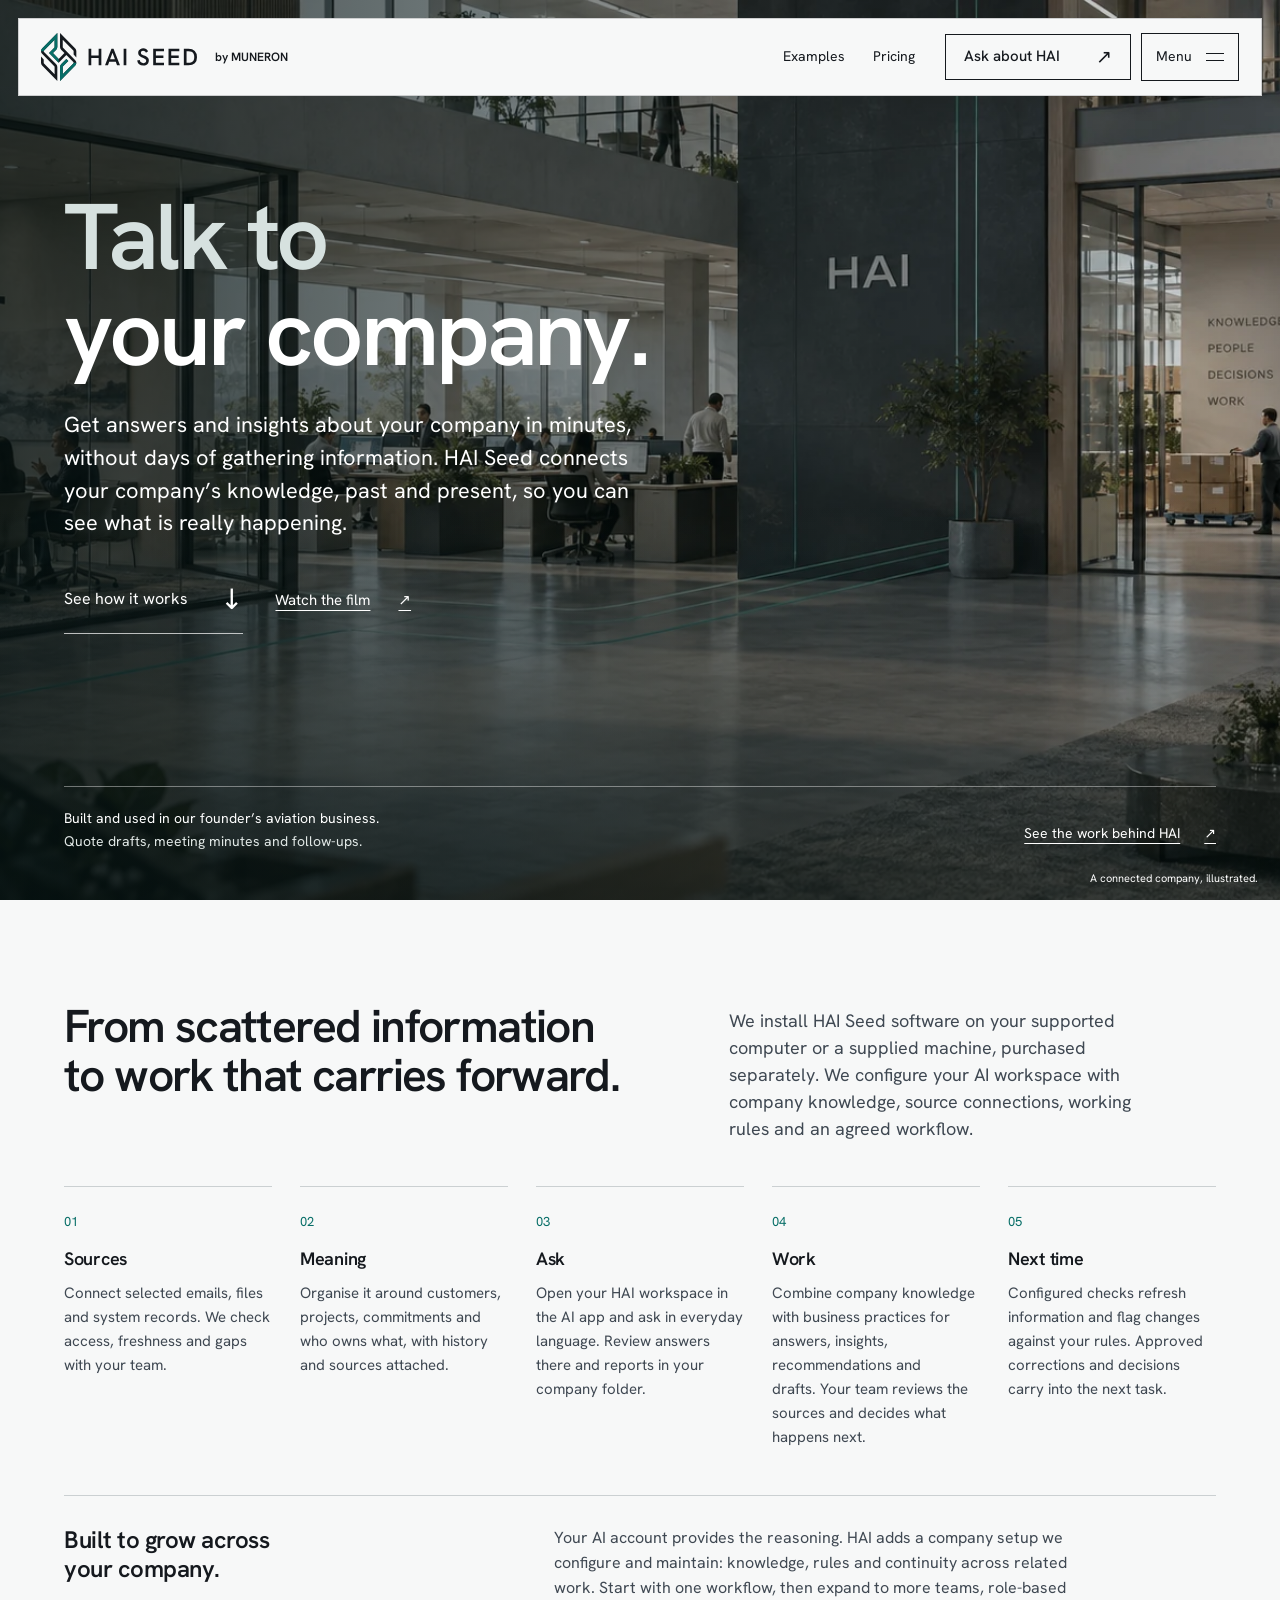
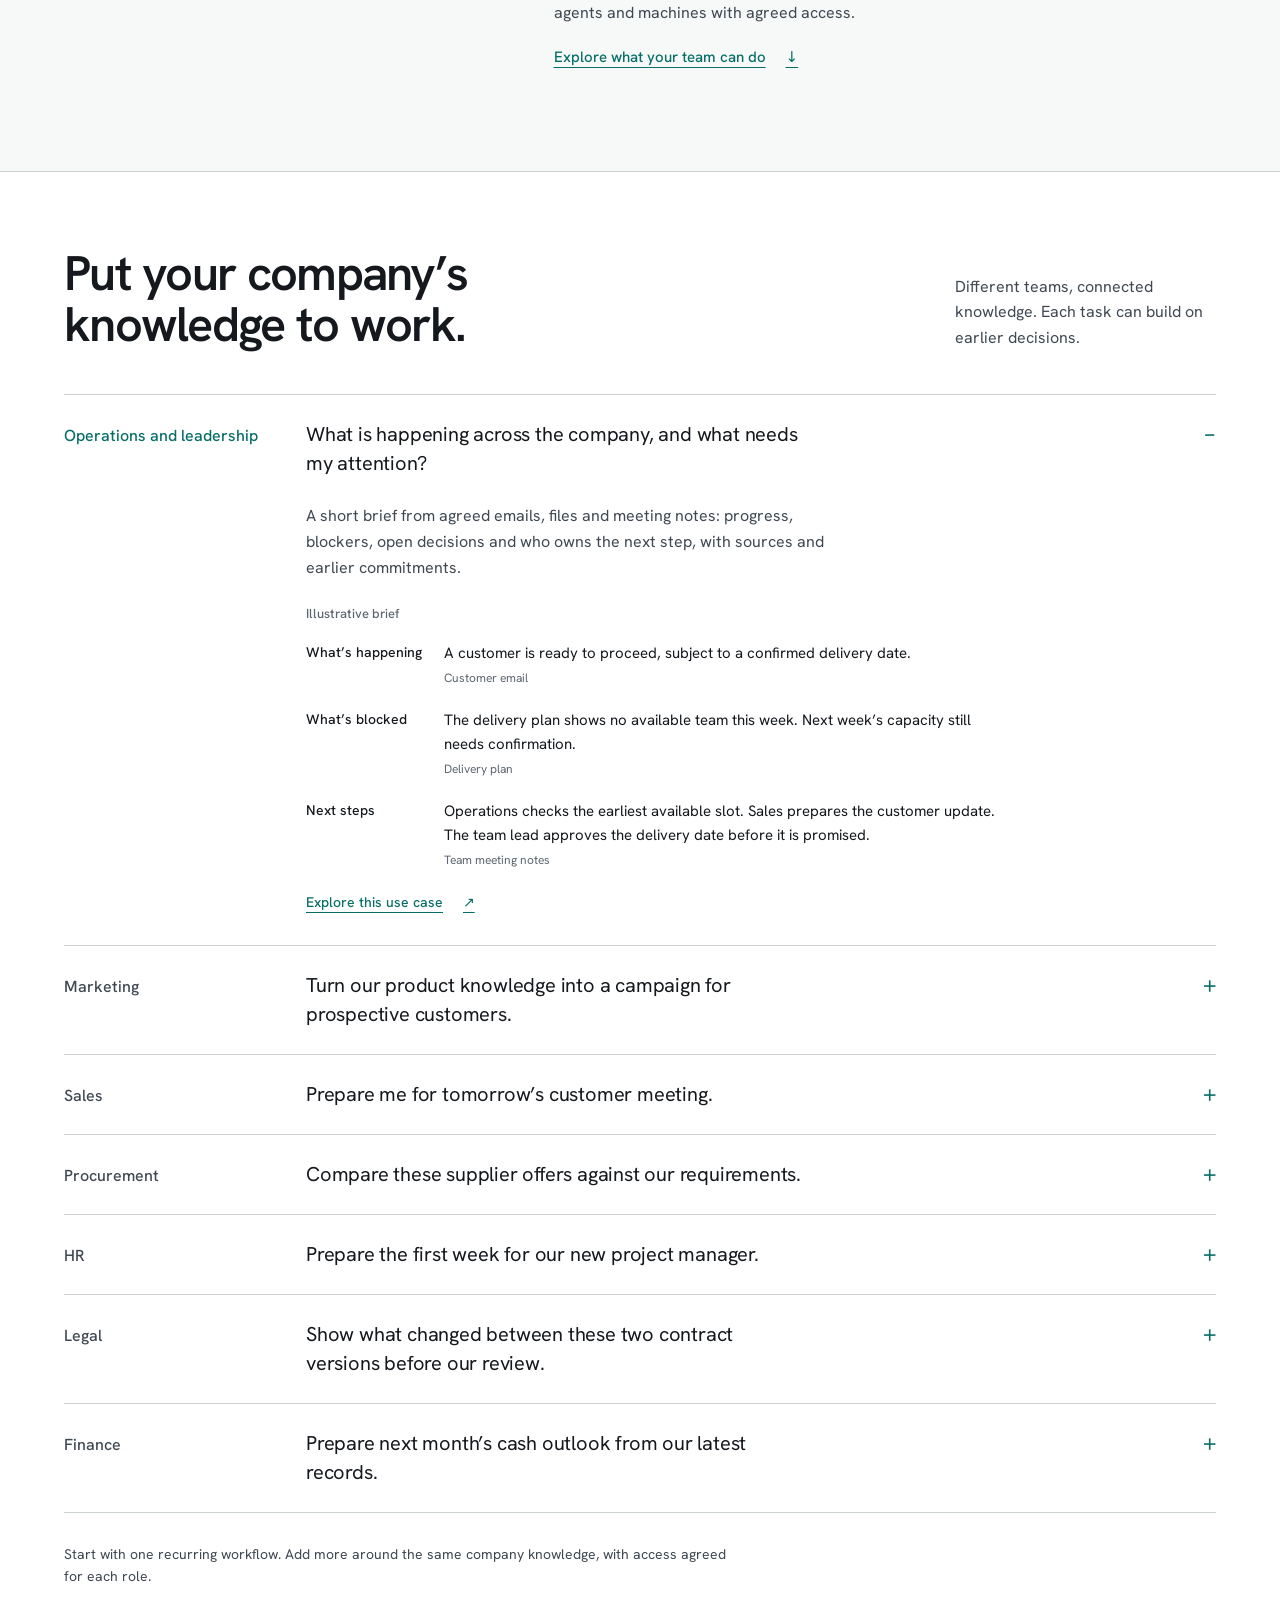
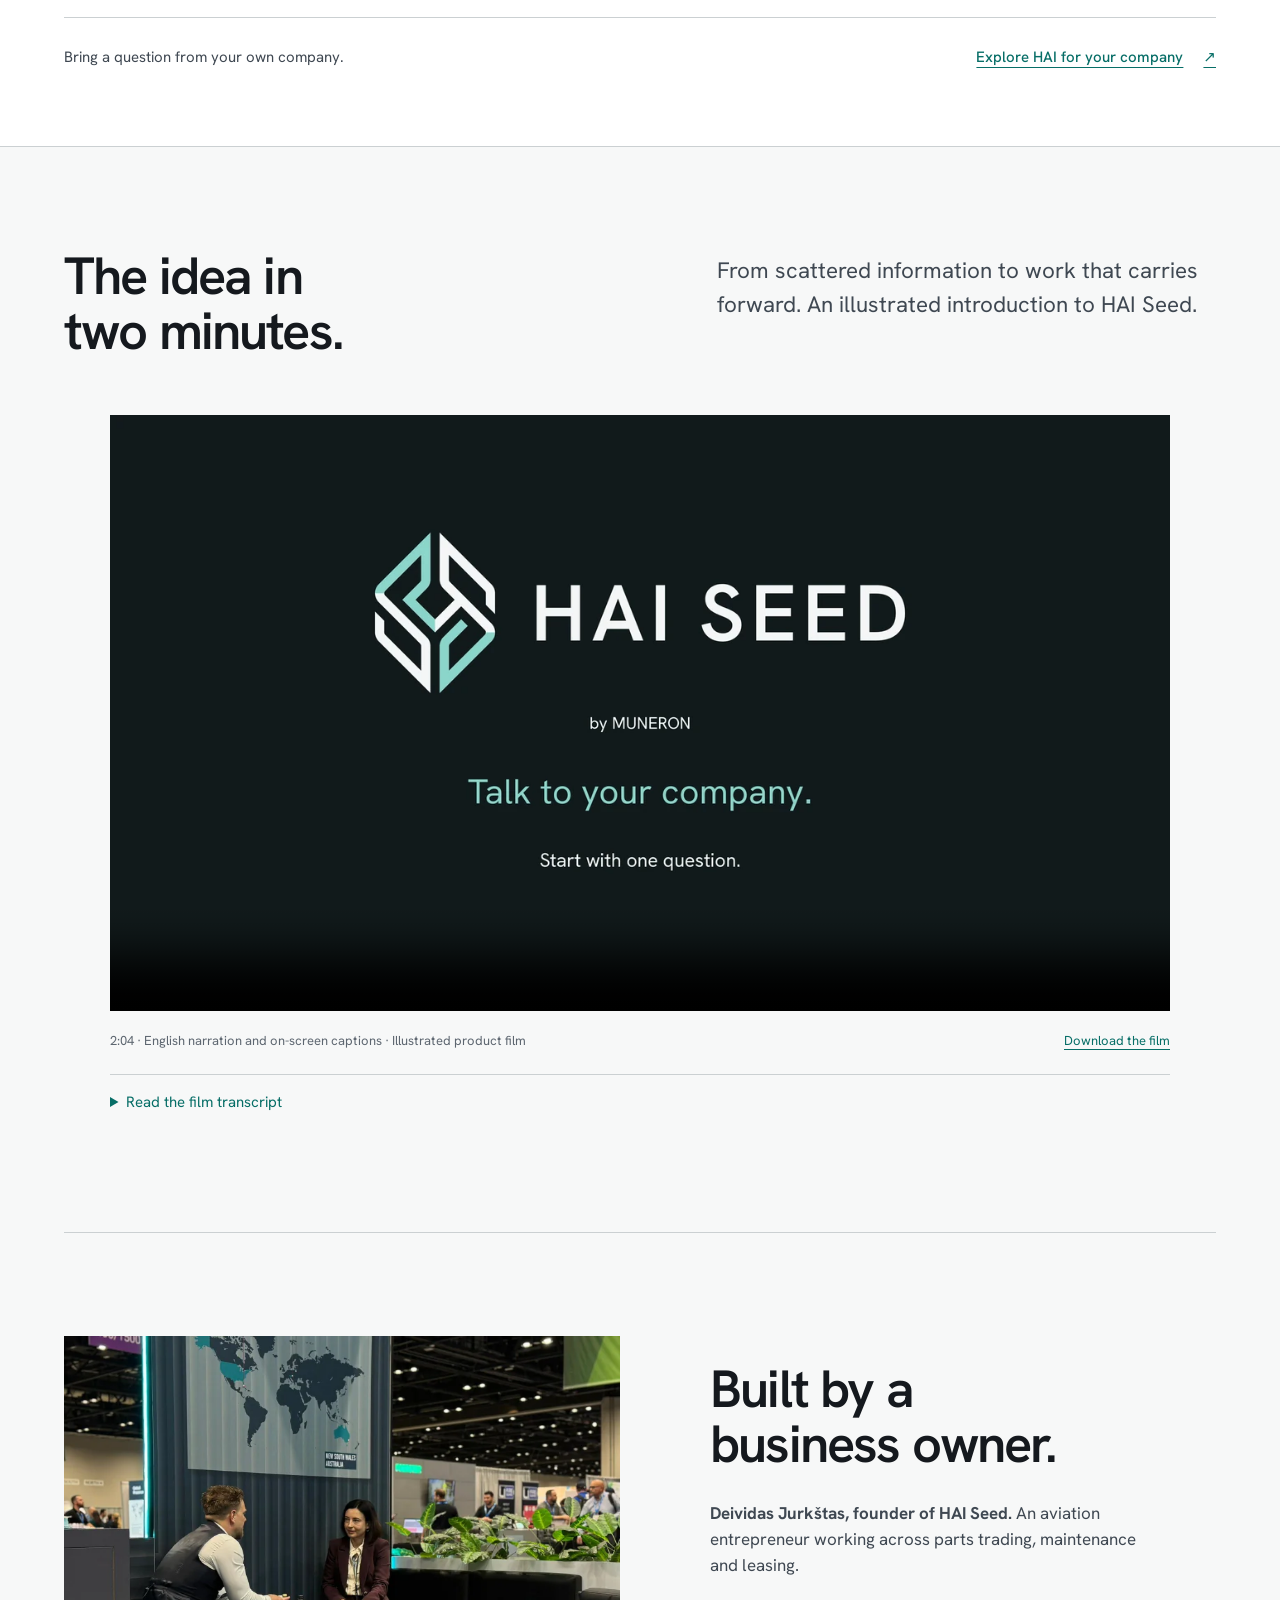
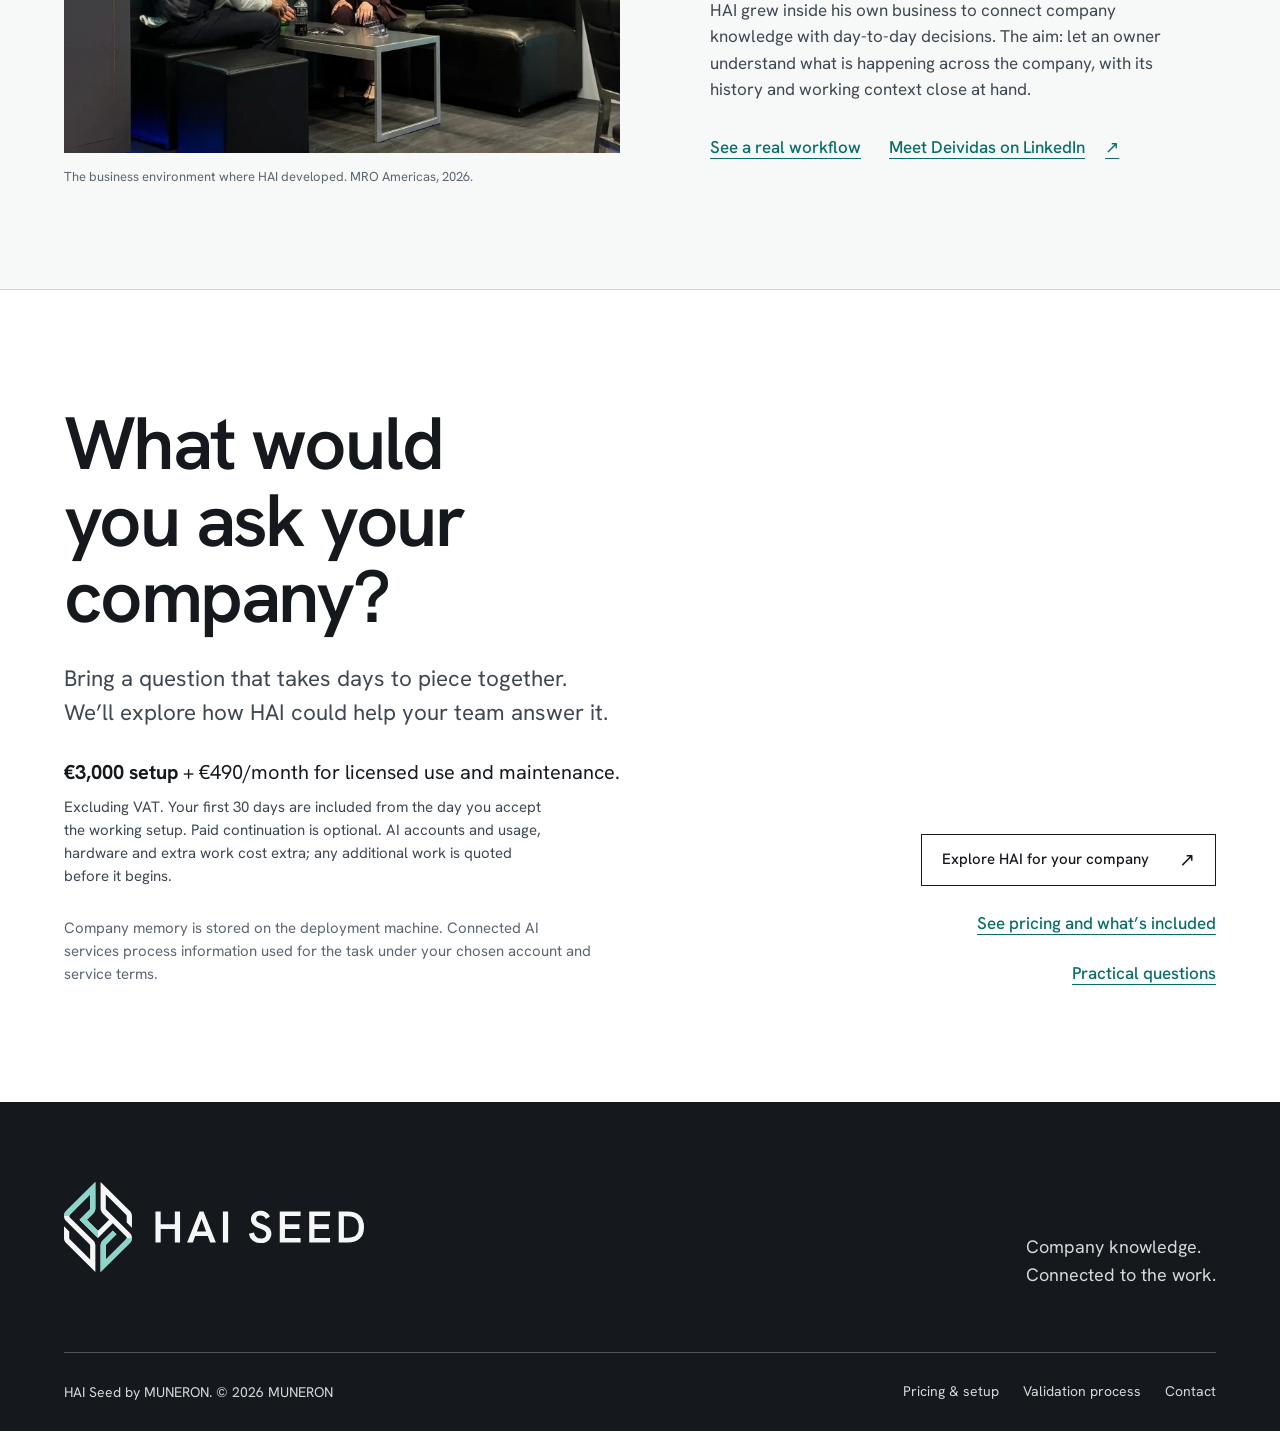
==== commit 16085c28: "Publish founder and workflow story; consolidate HAI canonical URLs" ====
--- a/index.html
+++ b/index.html
@@ -4,8 +4,8 @@
 <title>Talk to your company - HAI Seed by MUNERON</title>
 <meta name="description" content="HAI Seed connects AI to your company’s knowledge, rules and tools. Understand what is happening, put knowledge to work and grow across teams.">
 <meta property="og:title" content="Talk to your company - HAI Seed by MUNERON"><meta property="og:description" content="HAI Seed connects AI to your company’s knowledge, rules and tools. Understand what is happening, put knowledge to work and grow across teams.">
-<meta property="og:url" content="https://muneron.com/"><meta property="og:type" content="website"><meta property="og:image" content="https://muneron.com/assets/brand/og_1200x630.png?v=20261022">
-<meta name="twitter:card" content="summary_large_image"><meta name="theme-color" content="#f7f8f8"><link rel="canonical" href="https://muneron.com/">
+<meta property="og:url" content="https://haiseed.ai/"><meta property="og:type" content="website"><meta property="og:image" content="https://muneron.com/assets/brand/og_1200x630.png?v=20261022">
+<meta name="twitter:card" content="summary_large_image"><meta name="theme-color" content="#f7f8f8"><link rel="canonical" href="https://haiseed.ai/">
 <link rel="preload" href="/assets/fonts/hanken-grotesk-wght.ttf" as="font" type="font/ttf" crossorigin>
 <link rel="icon" href="/favicon.svg" type="image/svg+xml"><link rel="icon" href="/favicon.ico" sizes="any"><link rel="apple-touch-icon" href="/apple-touch-icon.png"><link rel="manifest" href="/site.webmanifest"><link rel="stylesheet" href="/assets/muneron.css?v=20261022-visual-repair">
 <script src="/assets/ui.js?v=20261021-microagi" defer></script><link rel="stylesheet" href="/assets/upgrade.css?v=20261023-company"><script src="/assets/company-light.js?v=20261023-company" defer></script></head><body class="home">
@@ -36,7 +36,7 @@
 Teach it as you work. Share a reliable source. Correct an assumption. Confirm what it should remember. The next task starts from that knowledge.</p><p>01:35-01:47.5
 Start with one useful job on a supported company computer, or a dedicated setup by arrangement. Connect sources, set access, then expand by role.</p><p>01:47.5-01:58.5
 Company memory is stored on your machine. Connected AI services process information used for the task. You choose the sources and access you grant.</p><p>01:58.5-02:04
-HAI Seed. Talk to your company.</p><p>End card only: HAI Seed by MUNERON. Talk to your company. Start with one question.</p></div></details></section><section class="wrap chapter" id="origin" aria-labelledby="origin-h"><div class="origin"><figure class="origin-photo"><img src="/assets/photos/company-conversation-1600.webp" srcset="/assets/photos/company-conversation-800.webp 800w, /assets/photos/company-conversation-1600.webp 1600w" sizes="(max-width: 900px) 100vw, 60vw" width="1600" height="1200" loading="lazy" decoding="async" alt="Business conversation at an aviation industry exhibition."><figcaption>The business environment where HAI developed. MRO Americas, 2026.</figcaption></figure><div class="origin-copy"><h2 id="origin-h">Built inside a real business.</h2><p>HAI grew inside our founder’s aviation group, preparing quotes, meeting minutes and follow-ups.</p><p>Explore the workflows and published validation record, including what failed and what was corrected.</p><div class="actions"><a class="text-link" href="/aviation/#functions">See the work behind HAI</a></div></div></div></section><section class="closing" id="offer" aria-labelledby="offer-h"><div class="wrap inner">
+HAI Seed. Talk to your company.</p><p>End card only: HAI Seed by MUNERON. Talk to your company. Start with one question.</p></div></details></section><section class="wrap chapter" id="origin" aria-labelledby="origin-h"><div class="origin"><figure class="origin-photo"><img src="/assets/photos/company-conversation-1600.webp" srcset="/assets/photos/company-conversation-800.webp 800w, /assets/photos/company-conversation-1600.webp 1600w" sizes="(max-width: 900px) 100vw, 60vw" width="1600" height="1200" loading="lazy" decoding="async" alt="Business conversation at an aviation industry exhibition."><figcaption>The business environment where HAI developed. MRO Americas, 2026.</figcaption></figure><div class="origin-copy"><h2 id="origin-h">Built by a business owner.</h2><p><strong>Deividas Jurkštas, founder of HAI Seed.</strong> An aviation entrepreneur working across parts trading, maintenance and leasing.</p><p>HAI grew inside his own business to connect company knowledge with day-to-day decisions. The aim: let an owner understand what is happening across the company, with its history and working context close at hand.</p><div class="actions"><a class="text-link" href="/aviation/#meeting-case">See a real workflow</a><a class="text-link" href="https://www.linkedin.com/in/deividas-jurkstas-1b97395b/" target="_blank" rel="noopener noreferrer">Meet Deividas on LinkedIn <span aria-hidden="true">↗</span></a></div></div></div></section><section class="closing" id="offer" aria-labelledby="offer-h"><div class="wrap inner">
 <div><h2 id="offer-h">What would you ask your company?</h2><p class="lead">Bring a question that takes days to piece together. We’ll explore how HAI could help your team answer it.</p><p class="price-summary"><strong>€3,000 setup</strong> + €490/month for licensed use and maintenance.</p><p class="price-caption">Excluding VAT. Your first 30 days are included from the day you accept the working setup. Paid continuation is optional. AI accounts and usage, hardware and extra work cost extra; any additional work is quoted before it begins.</p><p class="note">Company memory is stored on the deployment machine. Connected AI services process information used for the task under your chosen account and service terms.</p></div>
 <div class="closing-links"><div class="actions"><a class="button" href="/start/">Explore HAI for your company <span aria-hidden="true">↗</span></a></div><a class="text-link" href="/start-here/#pricing">See pricing and what’s included</a><a class="text-link" id="faq" href="/start-here/#faq">Practical questions</a></div>
 </div></section></main><footer class="site-footer"><div class="wrap footer-top"><a class="footer-brand" href="/" aria-label="HAI Seed home"><img src="/assets/brand/hai-seed_horizontal_on-dark.svg" width="574" height="174" alt="HAI Seed"></a><p>Company knowledge.<br>Connected to the work.</p></div><div class="wrap footer-bottom"><p class="small">HAI Seed by MUNERON. © 2026 MUNERON</p><div class="links"><a href="/start-here/#pricing">Pricing &amp; setup</a><a href="/aviation/#audit">Validation process</a><a href="/start/">Contact</a></div></div></footer>
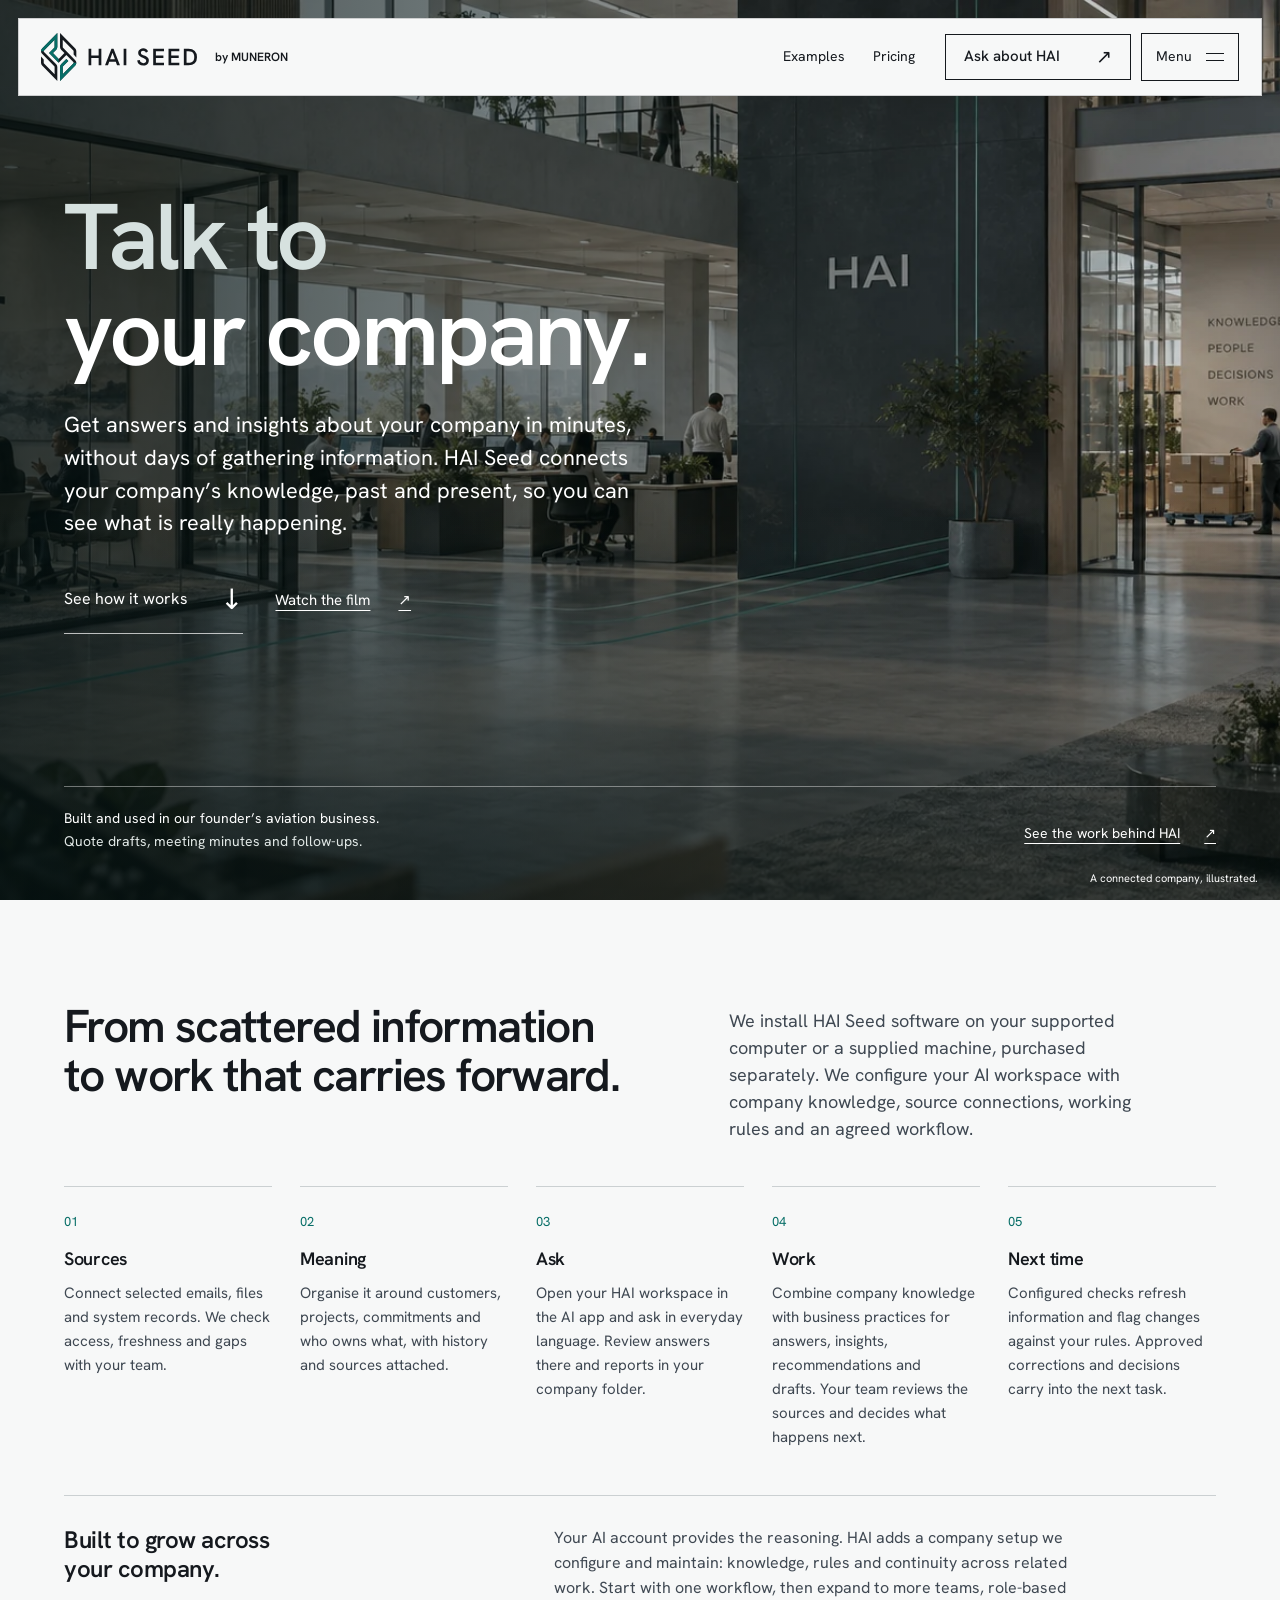
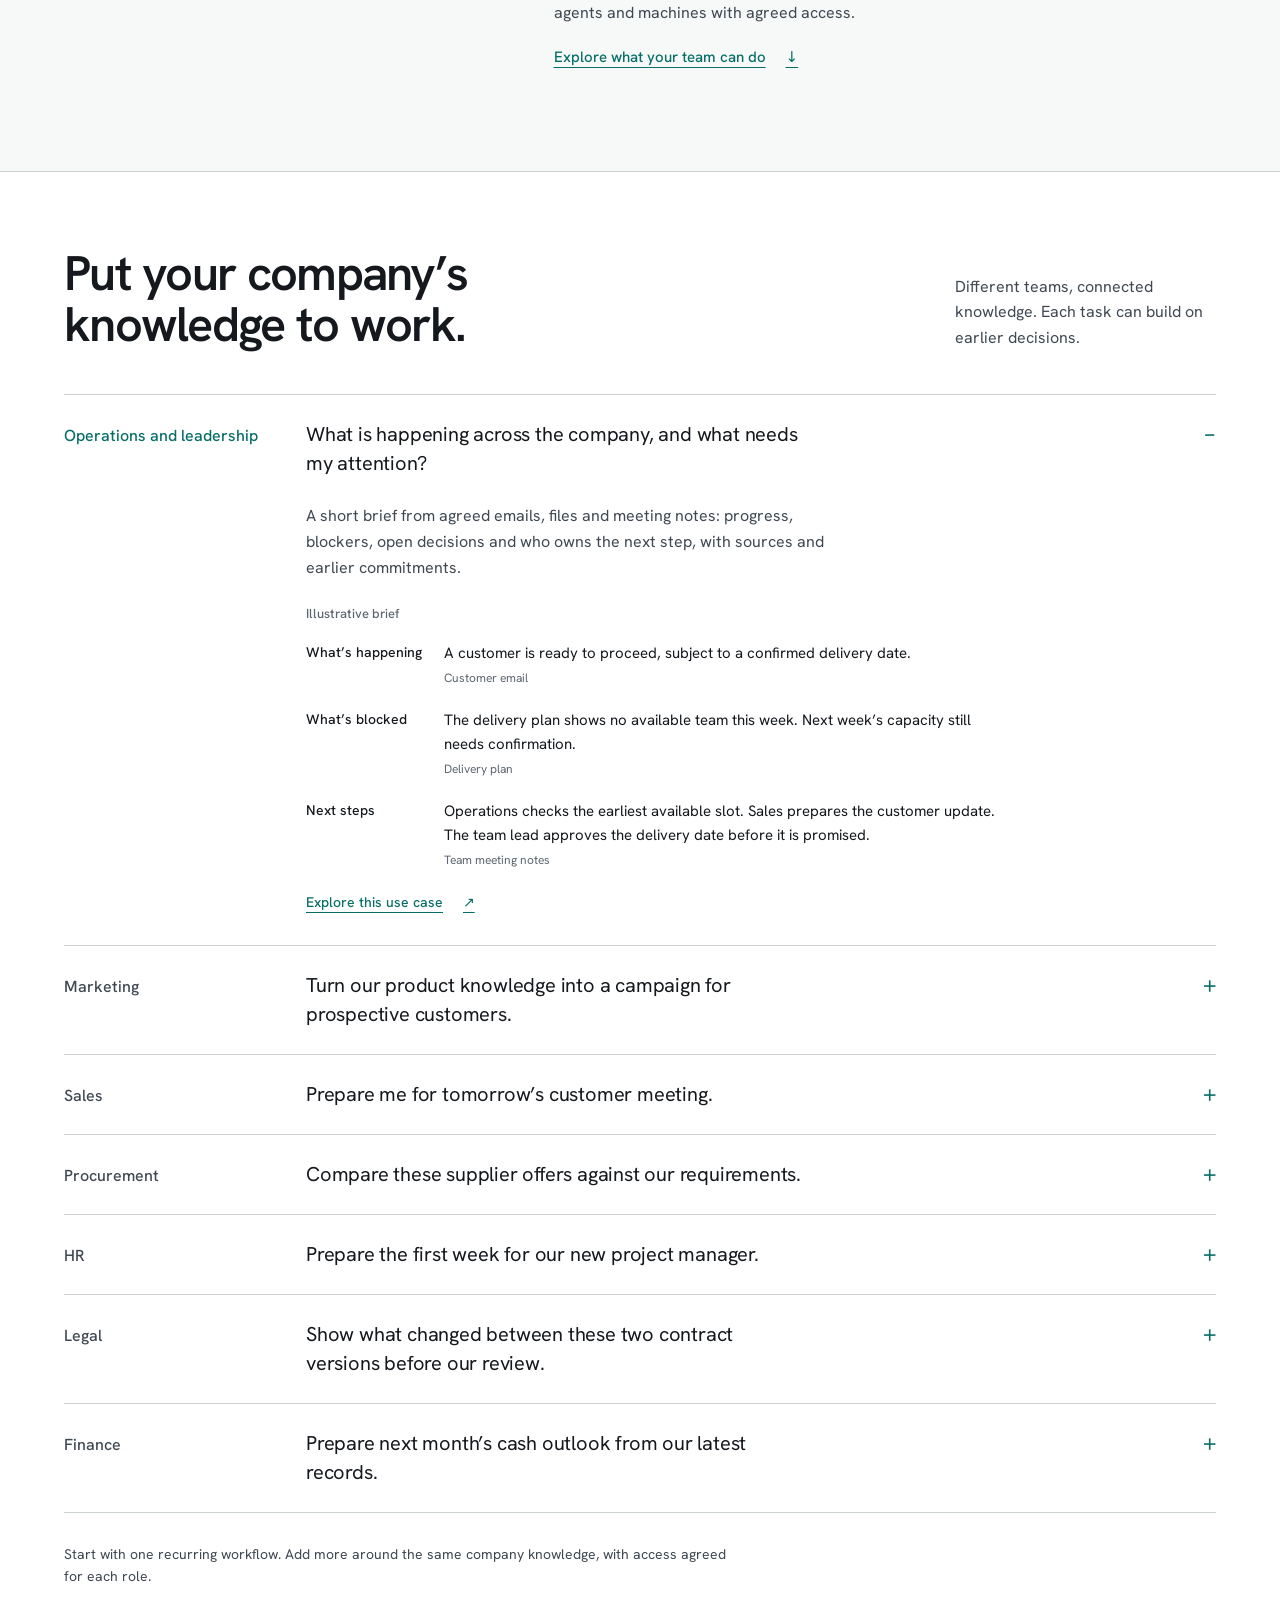
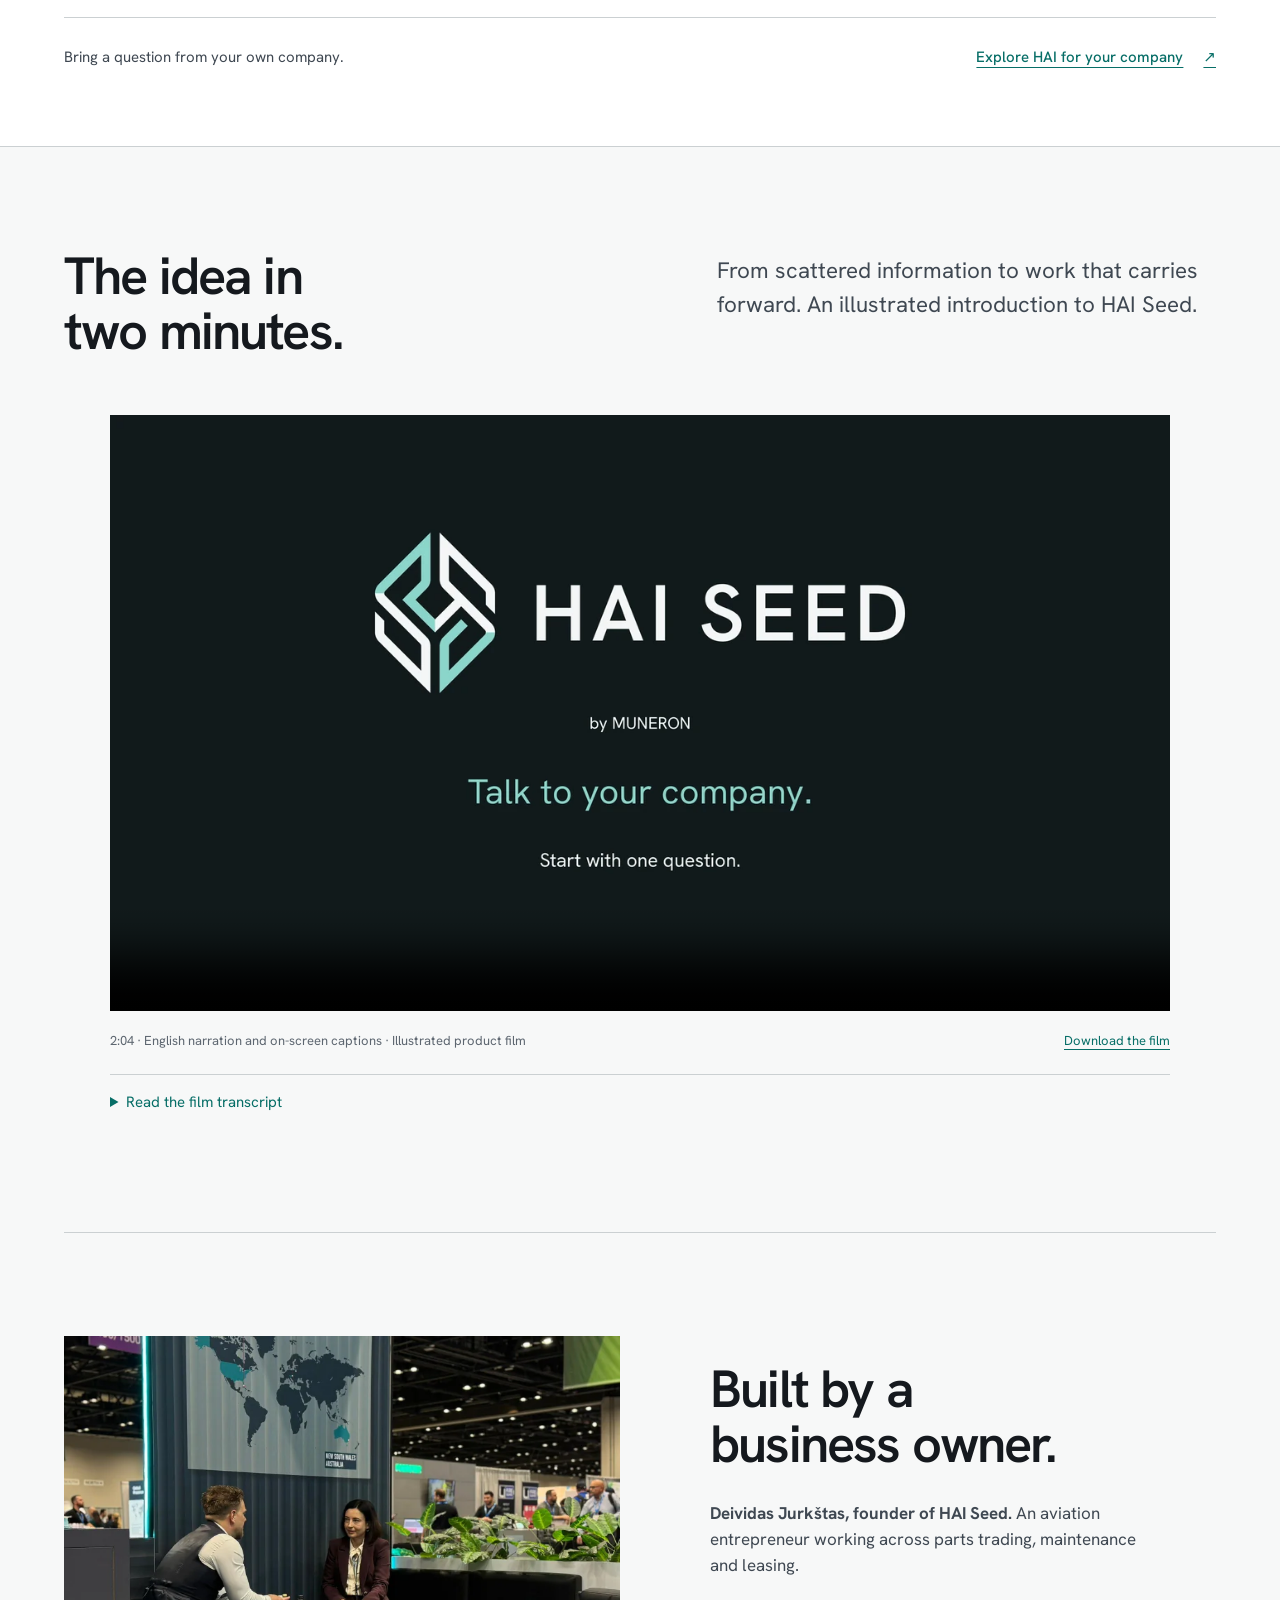
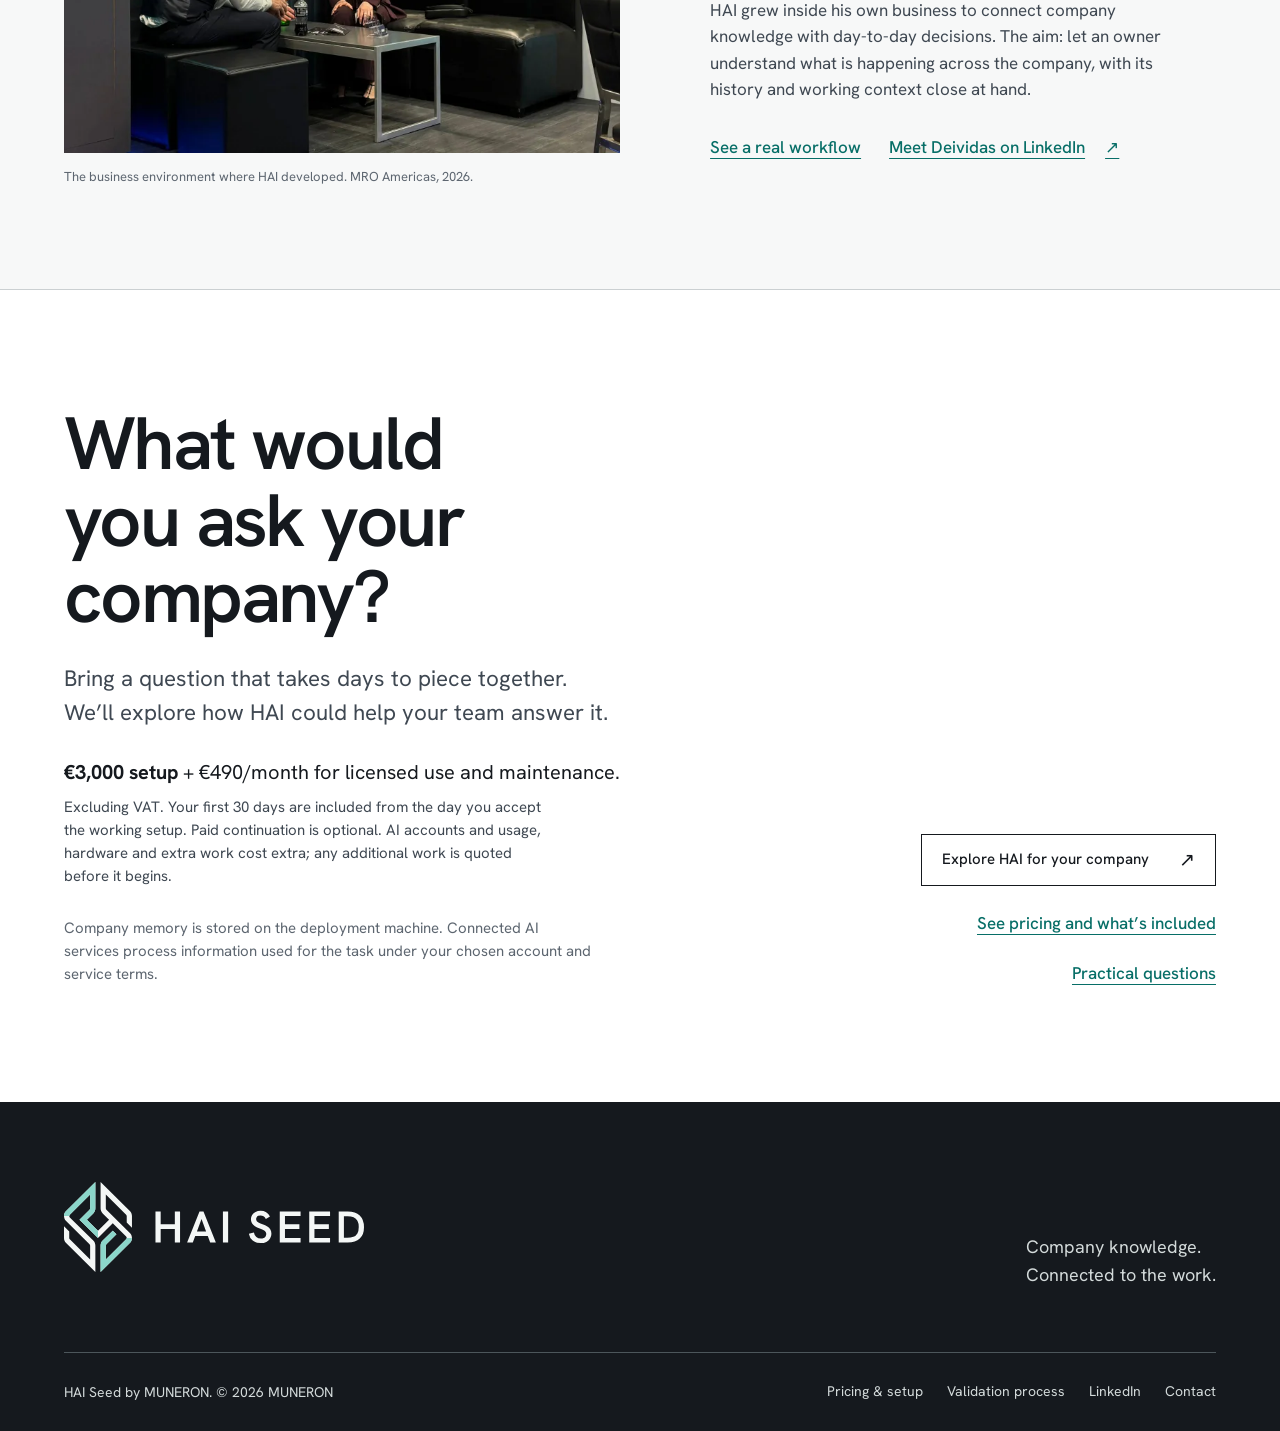
==== commit 0435d4a4: "Link the verified HAI Seed LinkedIn company page" ====
--- a/index.html
+++ b/index.html
@@ -39,5 +39,5 @@
 HAI Seed. Talk to your company.</p><p>End card only: HAI Seed by MUNERON. Talk to your company. Start with one question.</p></div></details></section><section class="wrap chapter" id="origin" aria-labelledby="origin-h"><div class="origin"><figure class="origin-photo"><img src="/assets/photos/company-conversation-1600.webp" srcset="/assets/photos/company-conversation-800.webp 800w, /assets/photos/company-conversation-1600.webp 1600w" sizes="(max-width: 900px) 100vw, 60vw" width="1600" height="1200" loading="lazy" decoding="async" alt="Business conversation at an aviation industry exhibition."><figcaption>The business environment where HAI developed. MRO Americas, 2026.</figcaption></figure><div class="origin-copy"><h2 id="origin-h">Built by a business owner.</h2><p><strong>Deividas Jurkštas, founder of HAI Seed.</strong> An aviation entrepreneur working across parts trading, maintenance and leasing.</p><p>HAI grew inside his own business to connect company knowledge with day-to-day decisions. The aim: let an owner understand what is happening across the company, with its history and working context close at hand.</p><div class="actions"><a class="text-link" href="/aviation/#meeting-case">See a real workflow</a><a class="text-link" href="https://www.linkedin.com/in/deividas-jurkstas-1b97395b/" target="_blank" rel="noopener noreferrer">Meet Deividas on LinkedIn <span aria-hidden="true">↗</span></a></div></div></div></section><section class="closing" id="offer" aria-labelledby="offer-h"><div class="wrap inner">
 <div><h2 id="offer-h">What would you ask your company?</h2><p class="lead">Bring a question that takes days to piece together. We’ll explore how HAI could help your team answer it.</p><p class="price-summary"><strong>€3,000 setup</strong> + €490/month for licensed use and maintenance.</p><p class="price-caption">Excluding VAT. Your first 30 days are included from the day you accept the working setup. Paid continuation is optional. AI accounts and usage, hardware and extra work cost extra; any additional work is quoted before it begins.</p><p class="note">Company memory is stored on the deployment machine. Connected AI services process information used for the task under your chosen account and service terms.</p></div>
 <div class="closing-links"><div class="actions"><a class="button" href="/start/">Explore HAI for your company <span aria-hidden="true">↗</span></a></div><a class="text-link" href="/start-here/#pricing">See pricing and what’s included</a><a class="text-link" id="faq" href="/start-here/#faq">Practical questions</a></div>
-</div></section></main><footer class="site-footer"><div class="wrap footer-top"><a class="footer-brand" href="/" aria-label="HAI Seed home"><img src="/assets/brand/hai-seed_horizontal_on-dark.svg" width="574" height="174" alt="HAI Seed"></a><p>Company knowledge.<br>Connected to the work.</p></div><div class="wrap footer-bottom"><p class="small">HAI Seed by MUNERON. © 2026 MUNERON</p><div class="links"><a href="/start-here/#pricing">Pricing &amp; setup</a><a href="/aviation/#audit">Validation process</a><a href="/start/">Contact</a></div></div></footer>
+</div></section></main><footer class="site-footer"><div class="wrap footer-top"><a class="footer-brand" href="/" aria-label="HAI Seed home"><img src="/assets/brand/hai-seed_horizontal_on-dark.svg" width="574" height="174" alt="HAI Seed"></a><p>Company knowledge.<br>Connected to the work.</p></div><div class="wrap footer-bottom"><p class="small">HAI Seed by MUNERON. © 2026 MUNERON</p><div class="links"><a href="/start-here/#pricing">Pricing &amp; setup</a><a href="/aviation/#audit">Validation process</a><a href="https://www.linkedin.com/company/haiseed/" target="_blank" rel="noopener noreferrer">LinkedIn</a><a href="/start/">Contact</a></div></div></footer>
 </body></html>
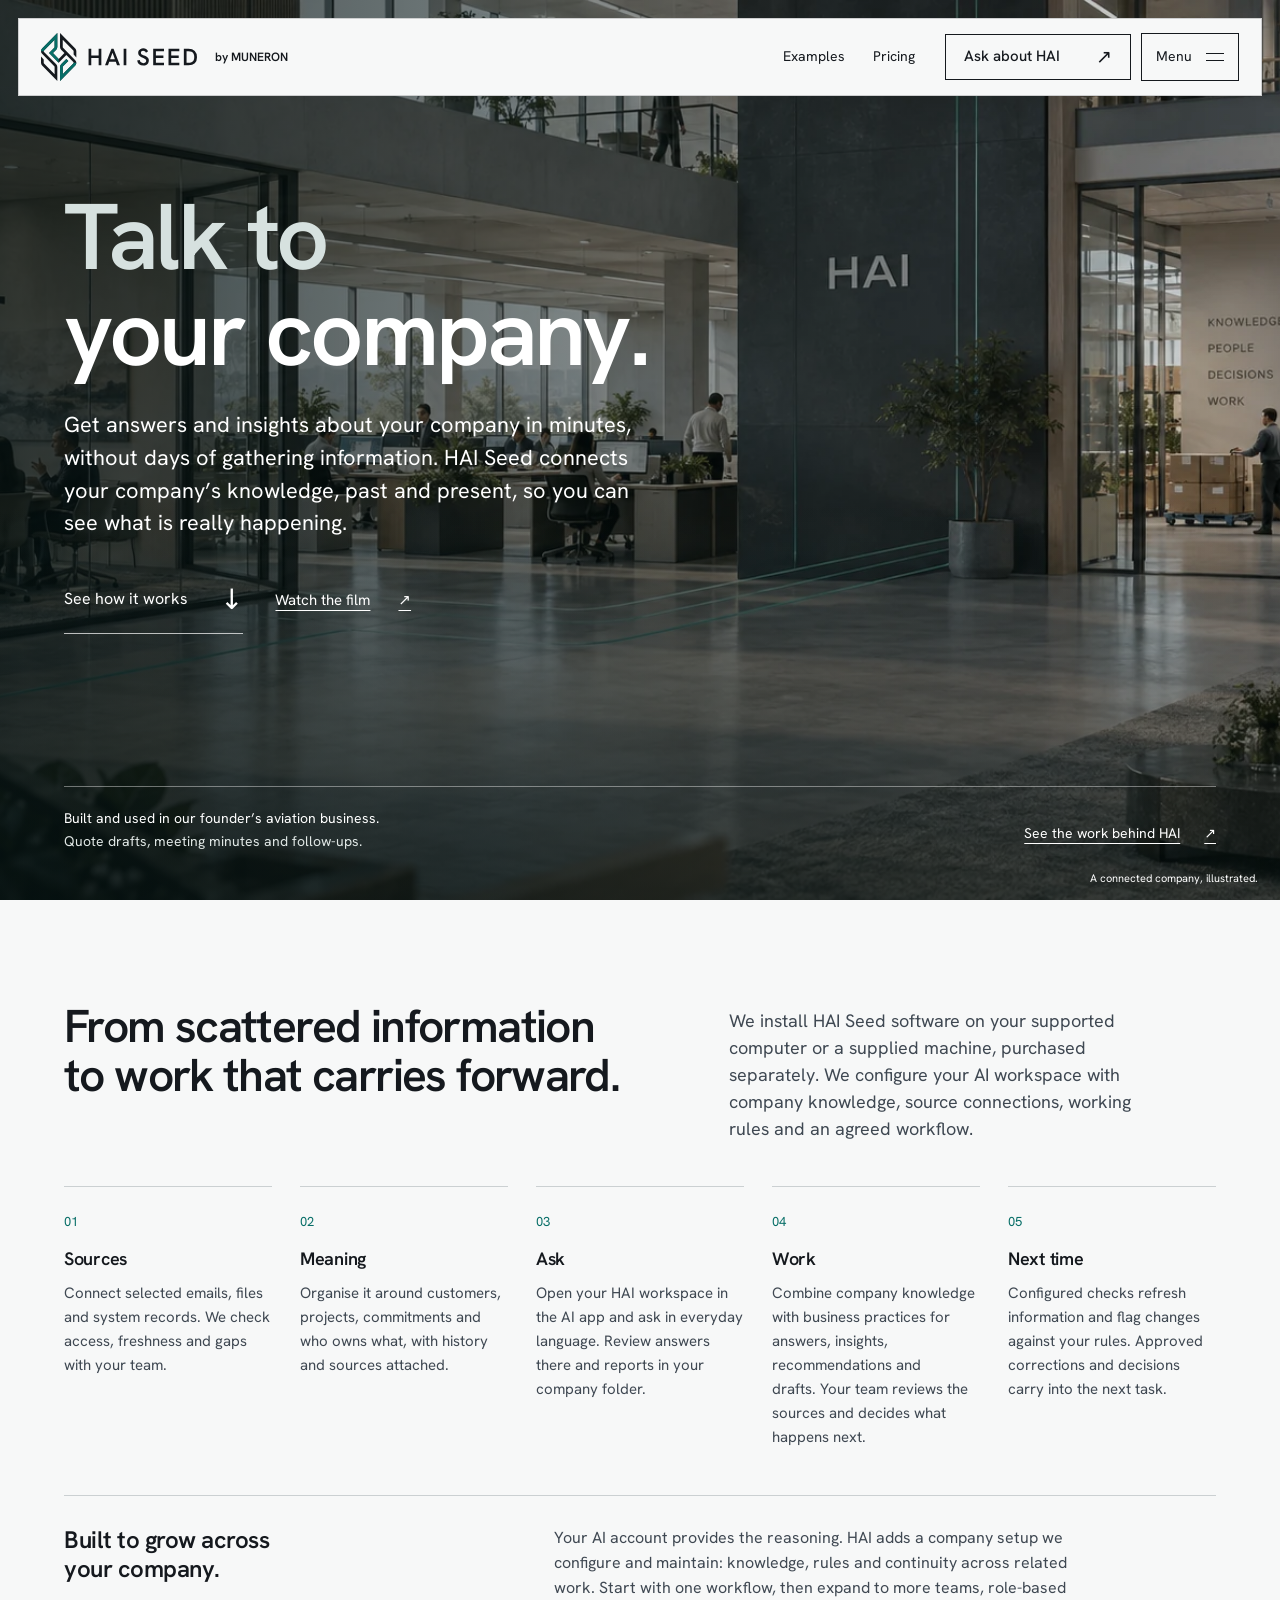
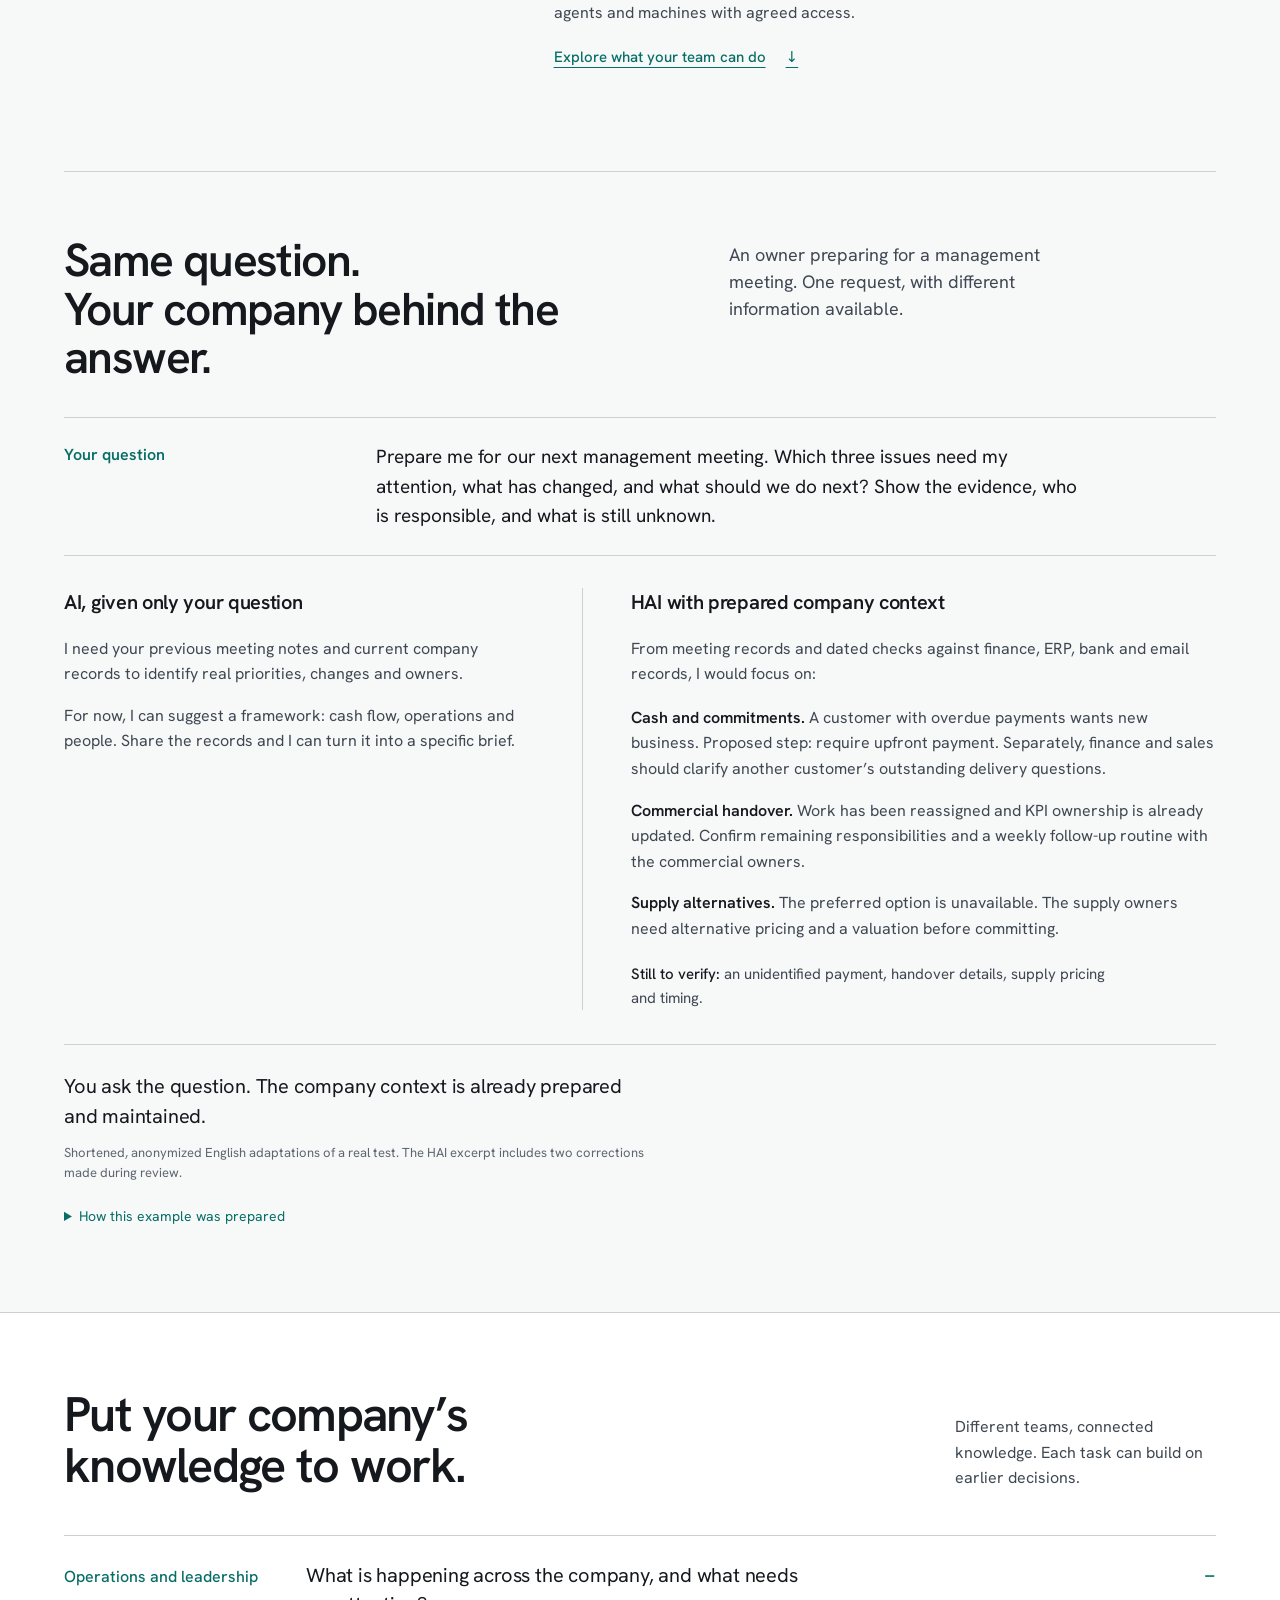
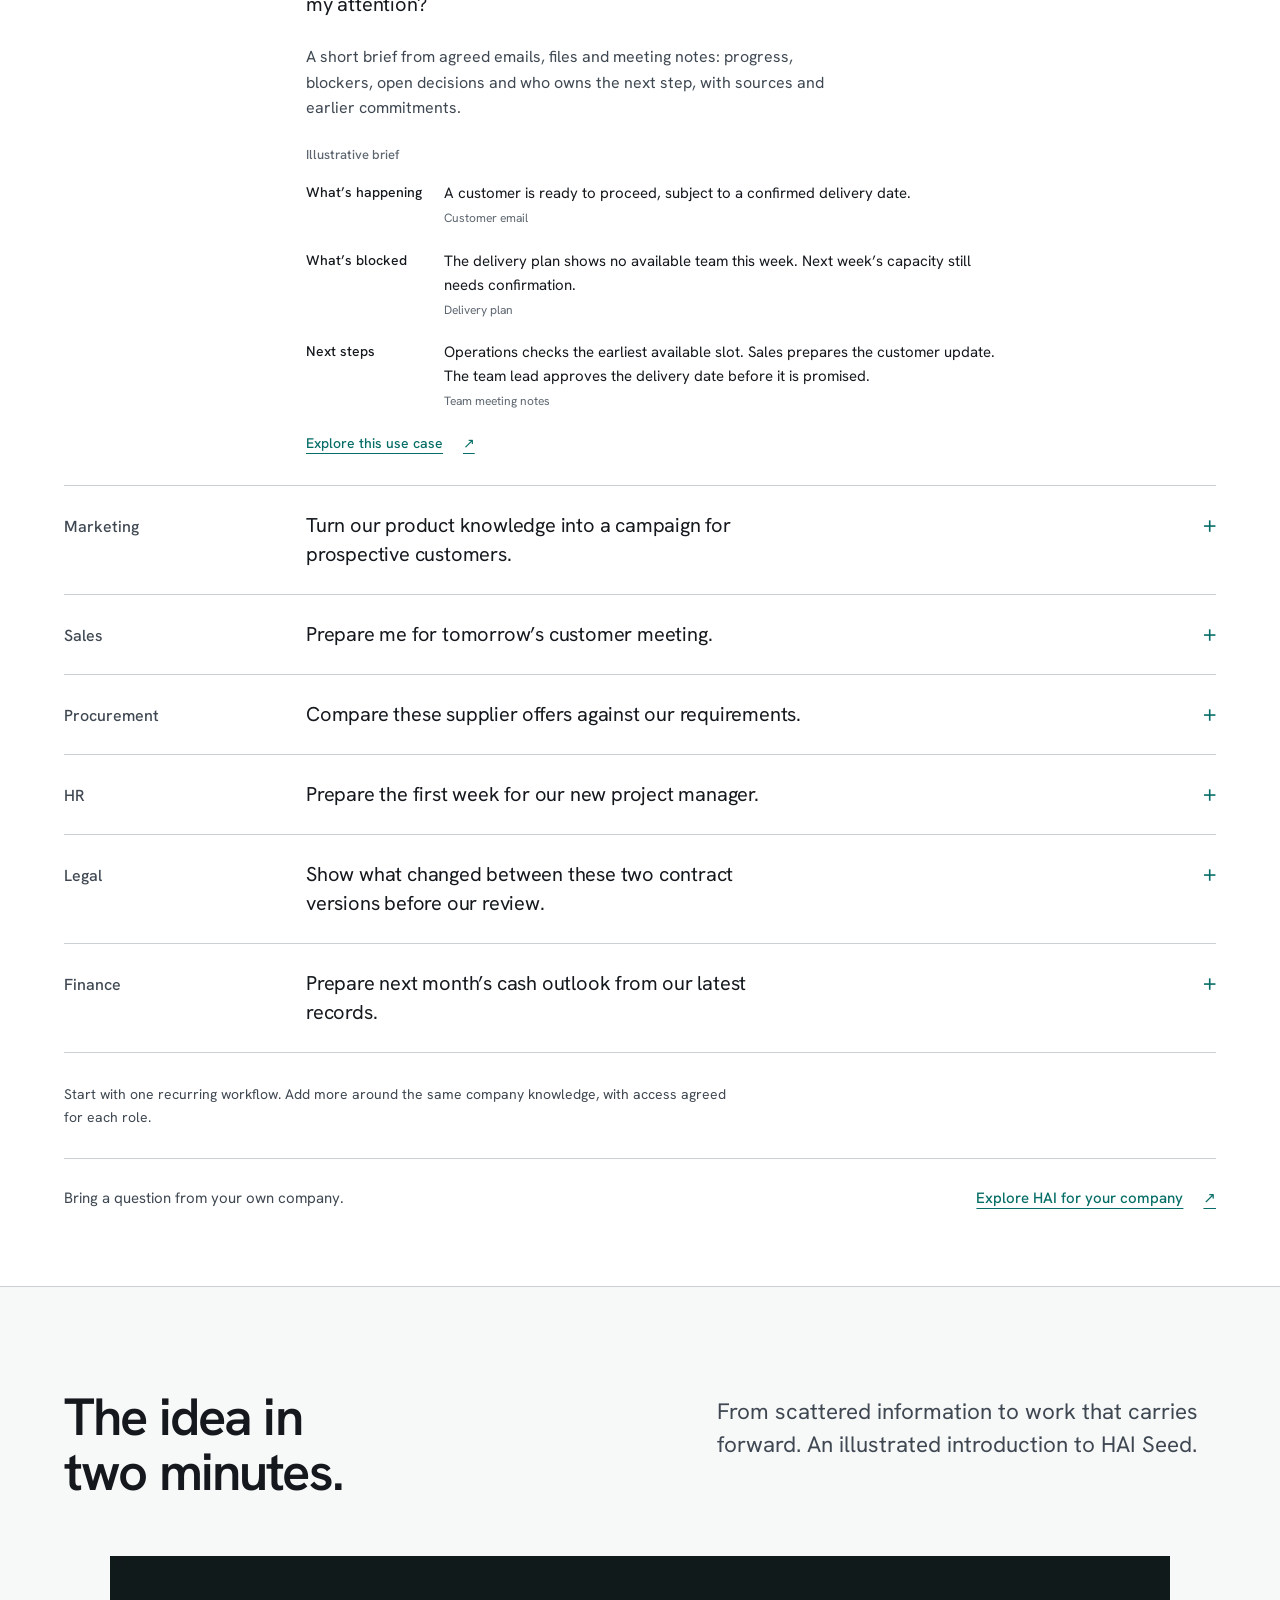
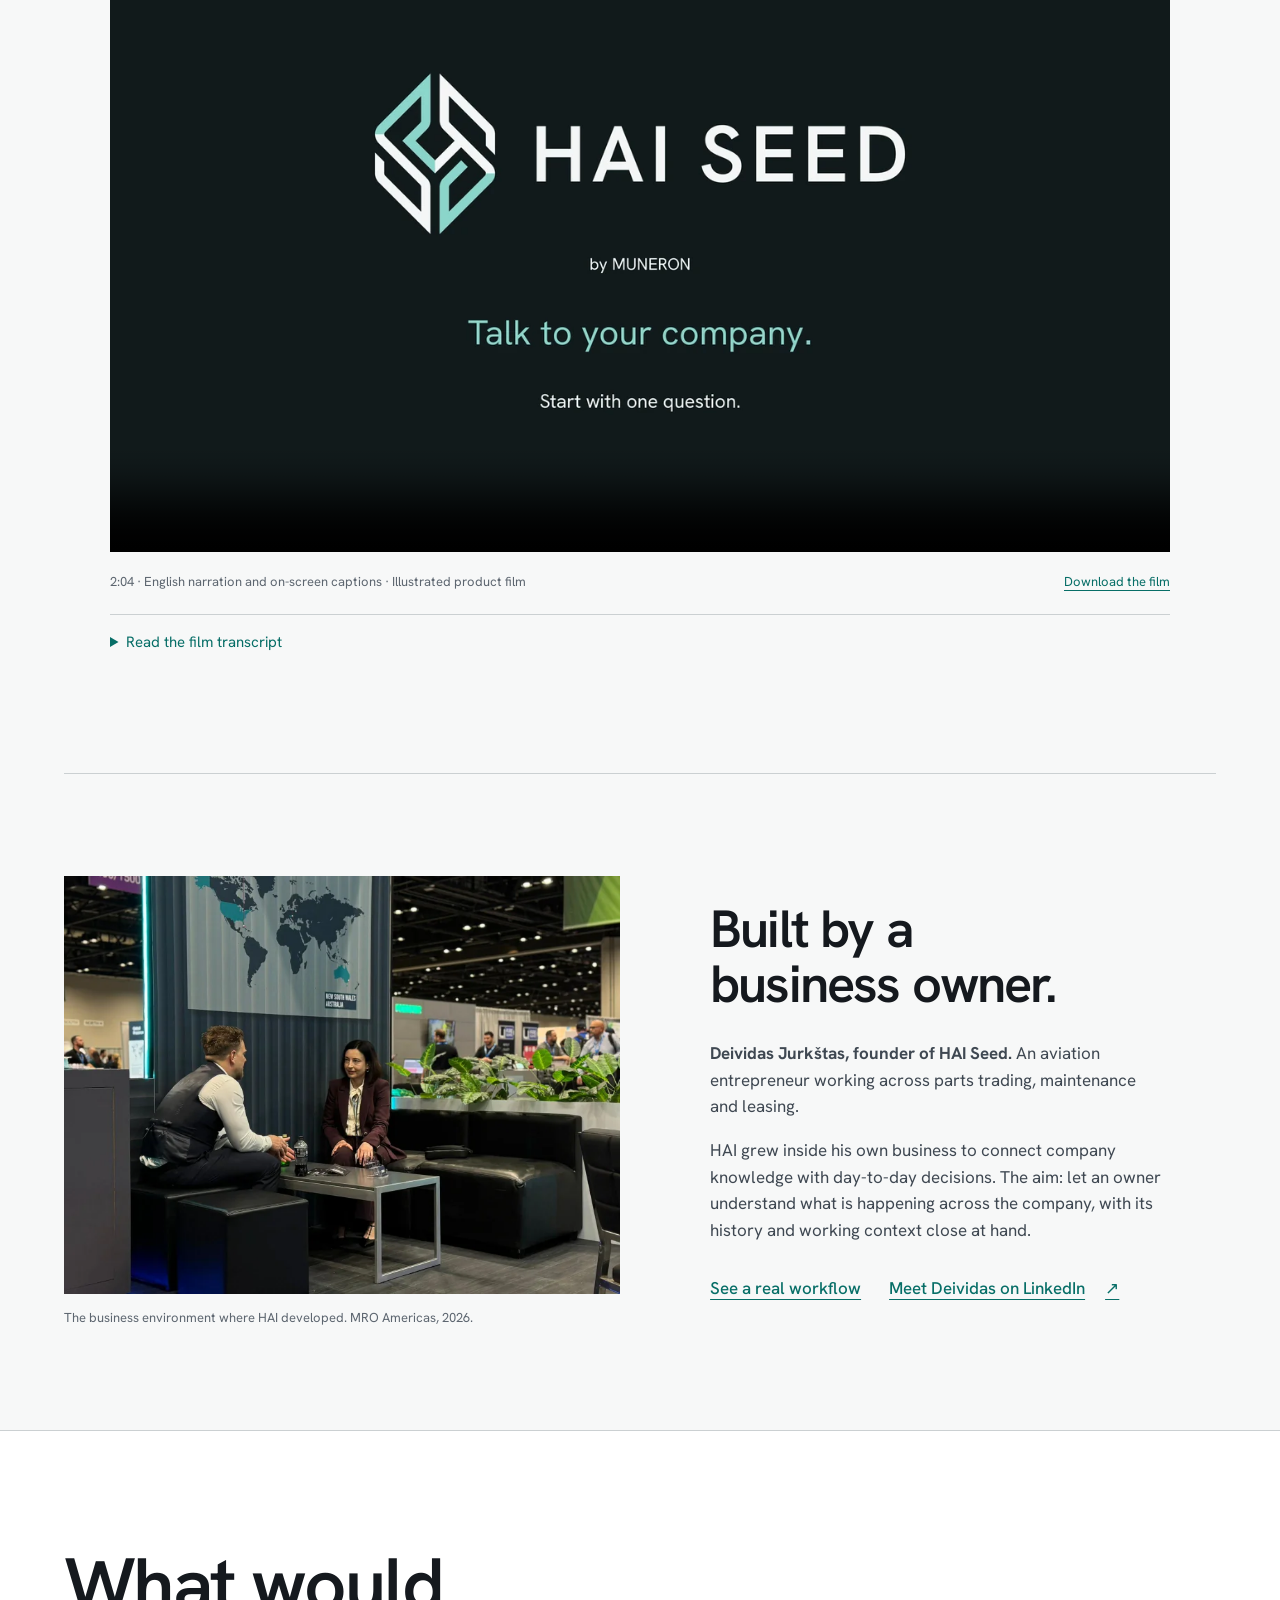
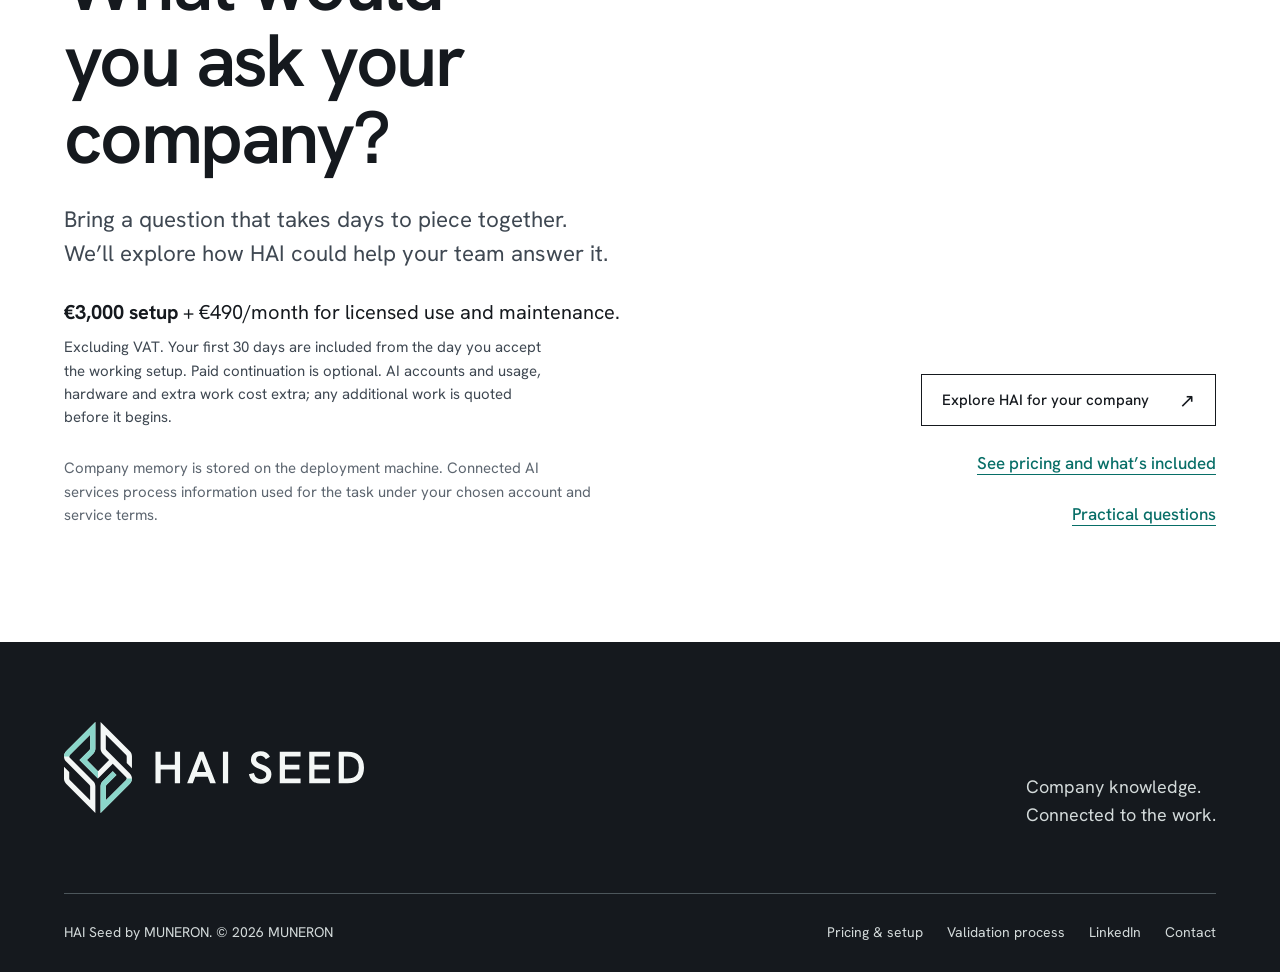
==== commit 46b122c7: "Add owner question and company-context answer comparison" ====
--- a/index.html
+++ b/index.html
@@ -8,7 +8,7 @@
 <meta name="twitter:card" content="summary_large_image"><meta name="theme-color" content="#f7f8f8"><link rel="canonical" href="https://haiseed.ai/">
 <link rel="preload" href="/assets/fonts/hanken-grotesk-wght.ttf" as="font" type="font/ttf" crossorigin>
 <link rel="icon" href="/favicon.svg" type="image/svg+xml"><link rel="icon" href="/favicon.ico" sizes="any"><link rel="apple-touch-icon" href="/apple-touch-icon.png"><link rel="manifest" href="/site.webmanifest"><link rel="stylesheet" href="/assets/muneron.css?v=20261022-visual-repair">
-<script src="/assets/ui.js?v=20261021-microagi" defer></script><link rel="stylesheet" href="/assets/upgrade.css?v=20261023-company"><script src="/assets/company-light.js?v=20261023-company" defer></script></head><body class="home">
+<script src="/assets/ui.js?v=20261021-microagi" defer></script><link rel="stylesheet" href="/assets/upgrade.css?v=20261023-comparison"><script src="/assets/company-light.js?v=20261023-company" defer></script></head><body class="home">
 <a class="skip-link" href="#main">Skip to content</a><header class="site-header"><nav class="nav" aria-label="Main navigation">
 <a class="identity" href="/" aria-label="HAI Seed by MUNERON home"><img class="identity-logo" src="/assets/brand/hai-seed_horizontal_on-light.svg" width="574" height="174" alt="HAI Seed"><span class="identity-endorsement">by MUNERON</span></a>
 <div class="nav-shortcuts"><a href="/#ask">Examples</a><a href="/start-here/#pricing">Pricing</a></div><div class="nav-actions"><a class="button header-cta" href="/start/">Ask about HAI <span aria-hidden="true">↗</span></a><button class="nav-toggle" type="button" aria-expanded="false" aria-controls="nav-menu" aria-label="Open menu"><span class="menu-label">Menu</span><span class="menu-lines" aria-hidden="true"></span></button></div>
@@ -23,7 +23,17 @@
 <li><span class="flow-step" aria-hidden="true">03</span><h3>Ask</h3><p>Open your HAI workspace in the AI app and ask in everyday language. Review answers there and reports in your company folder.</p></li>
 <li id="agents"><span class="flow-step" aria-hidden="true">04</span><h3>Work</h3><p>Combine company knowledge with business practices for answers, insights, recommendations and drafts. Your team reviews the sources and decides what happens next.</p></li>
 <li><span class="flow-step" aria-hidden="true">05</span><h3>Next time</h3><p>Configured checks refresh information and flag changes against your rules. Approved corrections and decisions carry into the next task.</p></li>
-</ol><div class="company-growth" id="email"><h3>Built to grow across your company.</h3><div><p>Your AI account provides the reasoning. HAI adds a company setup we configure and maintain: knowledge, rules and continuity across related work. Start with one workflow, then expand to more teams, role-based agents and machines with agreed access.</p><a class="text-link" href="#ask">Explore what your team can do <span aria-hidden="true">↓</span></a></div></div></section><section class="business-demo" id="ask" aria-labelledby="ask-h"><div class="wrap"><div class="demo-heading"><h2 id="ask-h">Put your company’s knowledge to work.</h2><p>Different teams, connected knowledge. Each task can build on earlier decisions.</p></div><div class="work-examples"><details class="work-example" open><summary><h3>Operations and leadership</h3><span class="work-question">What is happening across the company, and what needs my attention?</span><span class="work-toggle" aria-hidden="true"></span></summary><div class="work-output"><p>A short brief from agreed emails, files and meeting notes: progress, blockers, open decisions and who owns the next step, with sources and earlier commitments.</p><div class="owner-brief"><h4>Illustrative brief</h4><dl><div><dt>What’s happening</dt><dd><p>A customer is ready to proceed, subject to a confirmed delivery date.</p><span class="brief-source">Customer email</span></dd></div><div><dt>What’s blocked</dt><dd><p>The delivery plan shows no available team this week. Next week’s capacity still needs confirmation.</p><span class="brief-source">Delivery plan</span></dd></div><div><dt>Next steps</dt><dd><p>Operations checks the earliest available slot. Sales prepares the customer update. The team lead approves the delivery date before it is promised.</p><span class="brief-source">Team meeting notes</span></dd></div></dl></div><a class="text-link work-guide" href="/start-here/#team-leadership">Explore this use case <span aria-hidden="true">↗</span></a></div></details><details class="work-example"><summary><h3>Marketing</h3><span class="work-question">Turn our product knowledge into a campaign for prospective customers.</span><span class="work-toggle" aria-hidden="true"></span></summary><div class="work-output"><p>A campaign brief and LinkedIn post drafts built from approved product facts, questions customers have asked and your brand voice.</p><a class="text-link work-guide" href="/start-here/#team-marketing">Explore this use case <span aria-hidden="true">↗</span></a></div></details><details class="work-example"><summary><h3>Sales</h3><span class="work-question">Prepare me for tomorrow’s customer meeting.</span><span class="work-toggle" aria-hidden="true"></span></summary><div class="work-output"><p>The customer’s history, open commitments and unanswered questions in one brief, plus a follow-up email draft to adjust after the meeting.</p><a class="text-link work-guide" href="/start-here/#team-sales">Explore this use case <span aria-hidden="true">↗</span></a></div></details><details class="work-example"><summary><h3>Procurement</h3><span class="work-question">Compare these supplier offers against our requirements.</span><span class="work-toggle" aria-hidden="true"></span></summary><div class="work-output"><p>A comparison of price, lead time, specifications, terms and exclusions, showing gaps against your requirements and clarification questions for each supplier.</p><a class="text-link work-guide" href="/start-here/#team-procurement">Explore this use case <span aria-hidden="true">↗</span></a></div></details><details class="work-example"><summary><h3>HR</h3><span class="work-question">Prepare the first week for our new project manager.</span><span class="work-toggle" aria-hidden="true"></span></summary><div class="work-output"><p>A first-week plan based on your approved policies: role checklist, people to meet, documents to read and check-ins with their manager.</p><a class="text-link work-guide" href="/start-here/#team-hr">Explore this use case <span aria-hidden="true">↗</span></a></div></details><details class="work-example"><summary><h3>Legal</h3><span class="work-question">Show what changed between these two contract versions before our review.</span><span class="work-toggle" aria-hidden="true"></span></summary><div class="work-output"><p>Changed obligations, notice periods, liability and payment terms, each linked to its clause, plus questions for your legal reviewer.</p><a class="text-link work-guide" href="/start-here/#team-legal">Explore this use case <span aria-hidden="true">↗</span></a></div></details><details class="work-example"><summary><h3>Finance</h3><span class="work-question">Prepare next month’s cash outlook from our latest records.</span><span class="work-toggle" aria-hidden="true"></span></summary><div class="work-output"><p>Expected receipts and payments against the latest recorded balances, with confirmed figures kept apart from assumptions and missing records listed for finance to check.</p><a class="text-link work-guide" href="/start-here/#team-finance">Explore this use case <span aria-hidden="true">↗</span></a></div></details></div><div class="example-context"><p>Start with one recurring workflow. Add more around the same company knowledge, with access agreed for each role.</p></div><div class="demo-next-link"><p>Bring a question from your own company.</p><a class="text-link" href="/start/">Explore HAI for your company <span aria-hidden="true">↗</span></a></div></div></section><section class="wrap chapter film-section" id="film" aria-labelledby="film-h"><div class="chapter-head"><h2 id="film-h">The idea in<br>two minutes.</h2><p class="lead">From scattered information to work that carries forward. An illustrated introduction to HAI Seed.</p></div><video class="film-player" controls playsinline preload="none" poster="/assets/film/hai-seed-film-poster.webp" width="1280" height="720" aria-label="HAI Seed: Talk to your company, illustrated film, 2 minutes 4 seconds"><source src="/assets/film/hai-seed-company-perspective.mp4" type="video/mp4">Your browser does not support embedded video. <a href="/assets/film/hai-seed-company-perspective.mp4">Watch or download the film</a>.</video><div class="film-notes"><p>2:04 · English narration and on-screen captions · Illustrated product film</p><a href="/assets/film/hai-seed-company-perspective.mp4" download>Download the film</a></div><details class="film-transcript"><summary>Read the film transcript</summary><div class="prose"><p>HAI Seed: Talk to your company
+</ol><div class="company-growth" id="email"><h3>Built to grow across your company.</h3><div><p>Your AI account provides the reasoning. HAI adds a company setup we configure and maintain: knowledge, rules and continuity across related work. Start with one workflow, then expand to more teams, role-based agents and machines with agreed access.</p><a class="text-link" href="#ask">Explore what your team can do <span aria-hidden="true">↓</span></a></div></div></section><section class="wrap chapter context-comparison" id="comparison" aria-labelledby="comparison-h">
+<div class="chapter-head"><h2 id="comparison-h">Same question.<br>Your company behind the answer.</h2><p class="lead">An owner preparing for a management meeting. One request, with different information available.</p></div>
+<div class="comparison-question"><h3>Your question</h3><p>Prepare me for our next management meeting. Which three issues need my attention, what has changed, and what should we do next? Show the evidence, who is responsible, and what is still unknown.</p></div>
+<div class="comparison-answers">
+<article class="comparison-answer" aria-labelledby="comparison-without"><h3 id="comparison-without">AI, given only your question</h3><p>I need your previous meeting notes and current company records to identify real priorities, changes and owners.</p><p>For now, I can suggest a framework: cash flow, operations and people. Share the records and I can turn it into a specific brief.</p></article>
+<article class="comparison-answer" aria-labelledby="comparison-with"><h3 id="comparison-with">HAI with prepared company context</h3><p>From meeting records and dated checks against finance, ERP, bank and email records, I would focus on:</p><ul class="comparison-priorities"><li><strong>Cash and commitments.</strong> A customer with overdue payments wants new business. Proposed step: require upfront payment. Separately, finance and sales should clarify another customer’s outstanding delivery questions.</li><li><strong>Commercial handover.</strong> Work has been reassigned and KPI ownership is already updated. Confirm remaining responsibilities and a weekly follow-up routine with the commercial owners.</li><li><strong>Supply alternatives.</strong> The preferred option is unavailable. The supply owners need alternative pricing and a valuation before committing.</li></ul><p class="comparison-unknowns"><strong>Still to verify:</strong> an unidentified payment, handover details, supply pricing and timing.</p></article>
+</div>
+<div class="comparison-takeaway"><p>You ask the question. The company context is already prepared and maintained.</p><span>Shortened, anonymized English adaptations of a real test. The HAI excerpt includes two corrections made during review.</span></div>
+<details class="comparison-method"><summary>How this example was prepared</summary><div class="prose"><p>The original test was run in Lithuanian for a historical snapshot. These are shortened English adaptations, not verbatim outputs. The first answer had the question but no company files or tools. The HAI response used dated company records and prepared checks, not live system queries. A separate run with public web search found public background and is not shown here.</p><p>Review found two errors in the first draft: it proposed an ownership update already recorded as complete and overstated the cause of a payment delay. The answer above reflects those corrections. Company context still needs source checks and human review.</p><p>AI settings, tools and instructions differed, so this illustrates the value of prepared context rather than a controlled benchmark. An AI given the same records can also use them. Some responsibilities still needed confirmation. This example comes from our founder’s broader company setup; connected sources and workflows depend on the agreed installation.</p></div></details>
+</section>
+<section class="business-demo" id="ask" aria-labelledby="ask-h"><div class="wrap"><div class="demo-heading"><h2 id="ask-h">Put your company’s knowledge to work.</h2><p>Different teams, connected knowledge. Each task can build on earlier decisions.</p></div><div class="work-examples"><details class="work-example" open><summary><h3>Operations and leadership</h3><span class="work-question">What is happening across the company, and what needs my attention?</span><span class="work-toggle" aria-hidden="true"></span></summary><div class="work-output"><p>A short brief from agreed emails, files and meeting notes: progress, blockers, open decisions and who owns the next step, with sources and earlier commitments.</p><div class="owner-brief"><h4>Illustrative brief</h4><dl><div><dt>What’s happening</dt><dd><p>A customer is ready to proceed, subject to a confirmed delivery date.</p><span class="brief-source">Customer email</span></dd></div><div><dt>What’s blocked</dt><dd><p>The delivery plan shows no available team this week. Next week’s capacity still needs confirmation.</p><span class="brief-source">Delivery plan</span></dd></div><div><dt>Next steps</dt><dd><p>Operations checks the earliest available slot. Sales prepares the customer update. The team lead approves the delivery date before it is promised.</p><span class="brief-source">Team meeting notes</span></dd></div></dl></div><a class="text-link work-guide" href="/start-here/#team-leadership">Explore this use case <span aria-hidden="true">↗</span></a></div></details><details class="work-example"><summary><h3>Marketing</h3><span class="work-question">Turn our product knowledge into a campaign for prospective customers.</span><span class="work-toggle" aria-hidden="true"></span></summary><div class="work-output"><p>A campaign brief and LinkedIn post drafts built from approved product facts, questions customers have asked and your brand voice.</p><a class="text-link work-guide" href="/start-here/#team-marketing">Explore this use case <span aria-hidden="true">↗</span></a></div></details><details class="work-example"><summary><h3>Sales</h3><span class="work-question">Prepare me for tomorrow’s customer meeting.</span><span class="work-toggle" aria-hidden="true"></span></summary><div class="work-output"><p>The customer’s history, open commitments and unanswered questions in one brief, plus a follow-up email draft to adjust after the meeting.</p><a class="text-link work-guide" href="/start-here/#team-sales">Explore this use case <span aria-hidden="true">↗</span></a></div></details><details class="work-example"><summary><h3>Procurement</h3><span class="work-question">Compare these supplier offers against our requirements.</span><span class="work-toggle" aria-hidden="true"></span></summary><div class="work-output"><p>A comparison of price, lead time, specifications, terms and exclusions, showing gaps against your requirements and clarification questions for each supplier.</p><a class="text-link work-guide" href="/start-here/#team-procurement">Explore this use case <span aria-hidden="true">↗</span></a></div></details><details class="work-example"><summary><h3>HR</h3><span class="work-question">Prepare the first week for our new project manager.</span><span class="work-toggle" aria-hidden="true"></span></summary><div class="work-output"><p>A first-week plan based on your approved policies: role checklist, people to meet, documents to read and check-ins with their manager.</p><a class="text-link work-guide" href="/start-here/#team-hr">Explore this use case <span aria-hidden="true">↗</span></a></div></details><details class="work-example"><summary><h3>Legal</h3><span class="work-question">Show what changed between these two contract versions before our review.</span><span class="work-toggle" aria-hidden="true"></span></summary><div class="work-output"><p>Changed obligations, notice periods, liability and payment terms, each linked to its clause, plus questions for your legal reviewer.</p><a class="text-link work-guide" href="/start-here/#team-legal">Explore this use case <span aria-hidden="true">↗</span></a></div></details><details class="work-example"><summary><h3>Finance</h3><span class="work-question">Prepare next month’s cash outlook from our latest records.</span><span class="work-toggle" aria-hidden="true"></span></summary><div class="work-output"><p>Expected receipts and payments against the latest recorded balances, with confirmed figures kept apart from assumptions and missing records listed for finance to check.</p><a class="text-link work-guide" href="/start-here/#team-finance">Explore this use case <span aria-hidden="true">↗</span></a></div></details></div><div class="example-context"><p>Start with one recurring workflow. Add more around the same company knowledge, with access agreed for each role.</p></div><div class="demo-next-link"><p>Bring a question from your own company.</p><a class="text-link" href="/start/">Explore HAI for your company <span aria-hidden="true">↗</span></a></div></div></section><section class="wrap chapter film-section" id="film" aria-labelledby="film-h"><div class="chapter-head"><h2 id="film-h">The idea in<br>two minutes.</h2><p class="lead">From scattered information to work that carries forward. An illustrated introduction to HAI Seed.</p></div><video class="film-player" controls playsinline preload="none" poster="/assets/film/hai-seed-film-poster.webp" width="1280" height="720" aria-label="HAI Seed: Talk to your company, illustrated film, 2 minutes 4 seconds"><source src="/assets/film/hai-seed-company-perspective.mp4" type="video/mp4">Your browser does not support embedded video. <a href="/assets/film/hai-seed-company-perspective.mp4">Watch or download the film</a>.</video><div class="film-notes"><p>2:04 · English narration and on-screen captions · Illustrated product film</p><a href="/assets/film/hai-seed-company-perspective.mp4" download>Download the film</a></div><details class="film-transcript"><summary>Read the film transcript</summary><div class="prose"><p>HAI Seed: Talk to your company
 English film · 2 minutes 4 seconds</p><p>00:00-00:08.5
 What needs my attention today? The answer is spread across your company, in emails, records and conversations.</p><p>00:08.5-00:20.5
 HAI Seed is software that connects AI to your company’s information, rules and tools, so your team can get work done without explaining the business from scratch every time.</p><p>00:20.5-00:27.5
--- a/assets/upgrade.css
+++ b/assets/upgrade.css
@@ -182,3 +182,31 @@
  .company-flow p{grid-column:2}.company-growth h3{font-size:1.375rem}
 }
 @media print{.home .hero,.home .hero-content{min-height:0}.home .hero-content{padding-block:32px}.hero-proof a,.hero-proof p>span{color:#000}.hero-light{display:none}}
+
+/* One owner's question, compared by the company context available. */
+.context-comparison{border-top:1px solid var(--line);padding-block:64px 72px}
+.context-comparison .chapter-head{grid-template-columns:1.2fr 1fr;margin-bottom:36px}
+.context-comparison h2{font-size:clamp(2.2rem,3.6vw,3.5rem);max-width:22ch}
+.context-comparison .lead{font-size:1.125rem;max-width:36ch}
+.comparison-question{display:grid;grid-template-columns:1fr 3fr;gap:32px;border-block:1px solid var(--line);padding-block:24px;margin-bottom:32px}
+.comparison-question h3{font-size:1rem;line-height:1.6;letter-spacing:0;color:var(--accent)}
+.comparison-question p{font-size:1.1875rem;line-height:1.55;max-width:65ch}
+.comparison-answers{display:grid;grid-template-columns:minmax(0,1fr) minmax(0,1.35fr);gap:48px}
+.comparison-answer{min-width:0}
+.comparison-answer+ .comparison-answer{border-left:1px solid var(--line);padding-left:48px}
+.comparison-answer h3{font-size:1.25rem;line-height:1.4;letter-spacing:-.015em;margin-bottom:20px}
+.comparison-answer p,.comparison-priorities{font-size:1rem;line-height:1.6;color:var(--dim);max-width:65ch}
+.comparison-answer p+p{margin-top:16px}
+.comparison-priorities{list-style:none;padding:0;margin-top:18px;display:grid;gap:16px}
+.comparison-priorities strong{color:var(--ink);font-weight:600}
+.comparison-answer .comparison-unknowns{font-size:.9375rem;margin-top:20px}
+.comparison-unknowns strong{font-weight:500;color:var(--ink)}
+.comparison-takeaway{margin-top:34px;padding-top:26px;border-top:1px solid var(--line)}
+.comparison-takeaway>p{font-size:1.25rem;line-height:1.5;max-width:60ch;letter-spacing:-.01em}
+.comparison-takeaway>span{display:block;margin-top:12px;font-size:.8125rem;line-height:1.6;color:var(--muted);max-width:85ch}
+.comparison-method{margin-top:10px}
+.comparison-method summary{cursor:pointer;padding-block:12px;font-size:.875rem;color:var(--accent)}
+.comparison-method .prose{padding-top:8px;font-size:.9375rem;line-height:1.6}
+.comparison-method .prose p+p{margin-top:14px}
+@media(max-width:800px){.context-comparison .chapter-head{grid-template-columns:1fr;gap:22px}.context-comparison .lead{max-width:48ch}.comparison-question{grid-template-columns:1fr;gap:10px}.comparison-answers{grid-template-columns:1fr;gap:28px}.comparison-answer+ .comparison-answer{padding:28px 0 0;border-left:0;border-top:1px solid var(--line)}.comparison-answer h3{margin-bottom:16px}}
+@media(max-width:480px){.context-comparison{padding-block:48px 54px}.context-comparison h2{font-size:2.25rem}.context-comparison .chapter-head{margin-bottom:26px}.comparison-question{padding-block:20px;margin-bottom:26px}.comparison-question p{font-size:1.125rem}.comparison-answer h3,.comparison-takeaway>p{font-size:1.1875rem}.comparison-takeaway{margin-top:28px;padding-top:22px}}
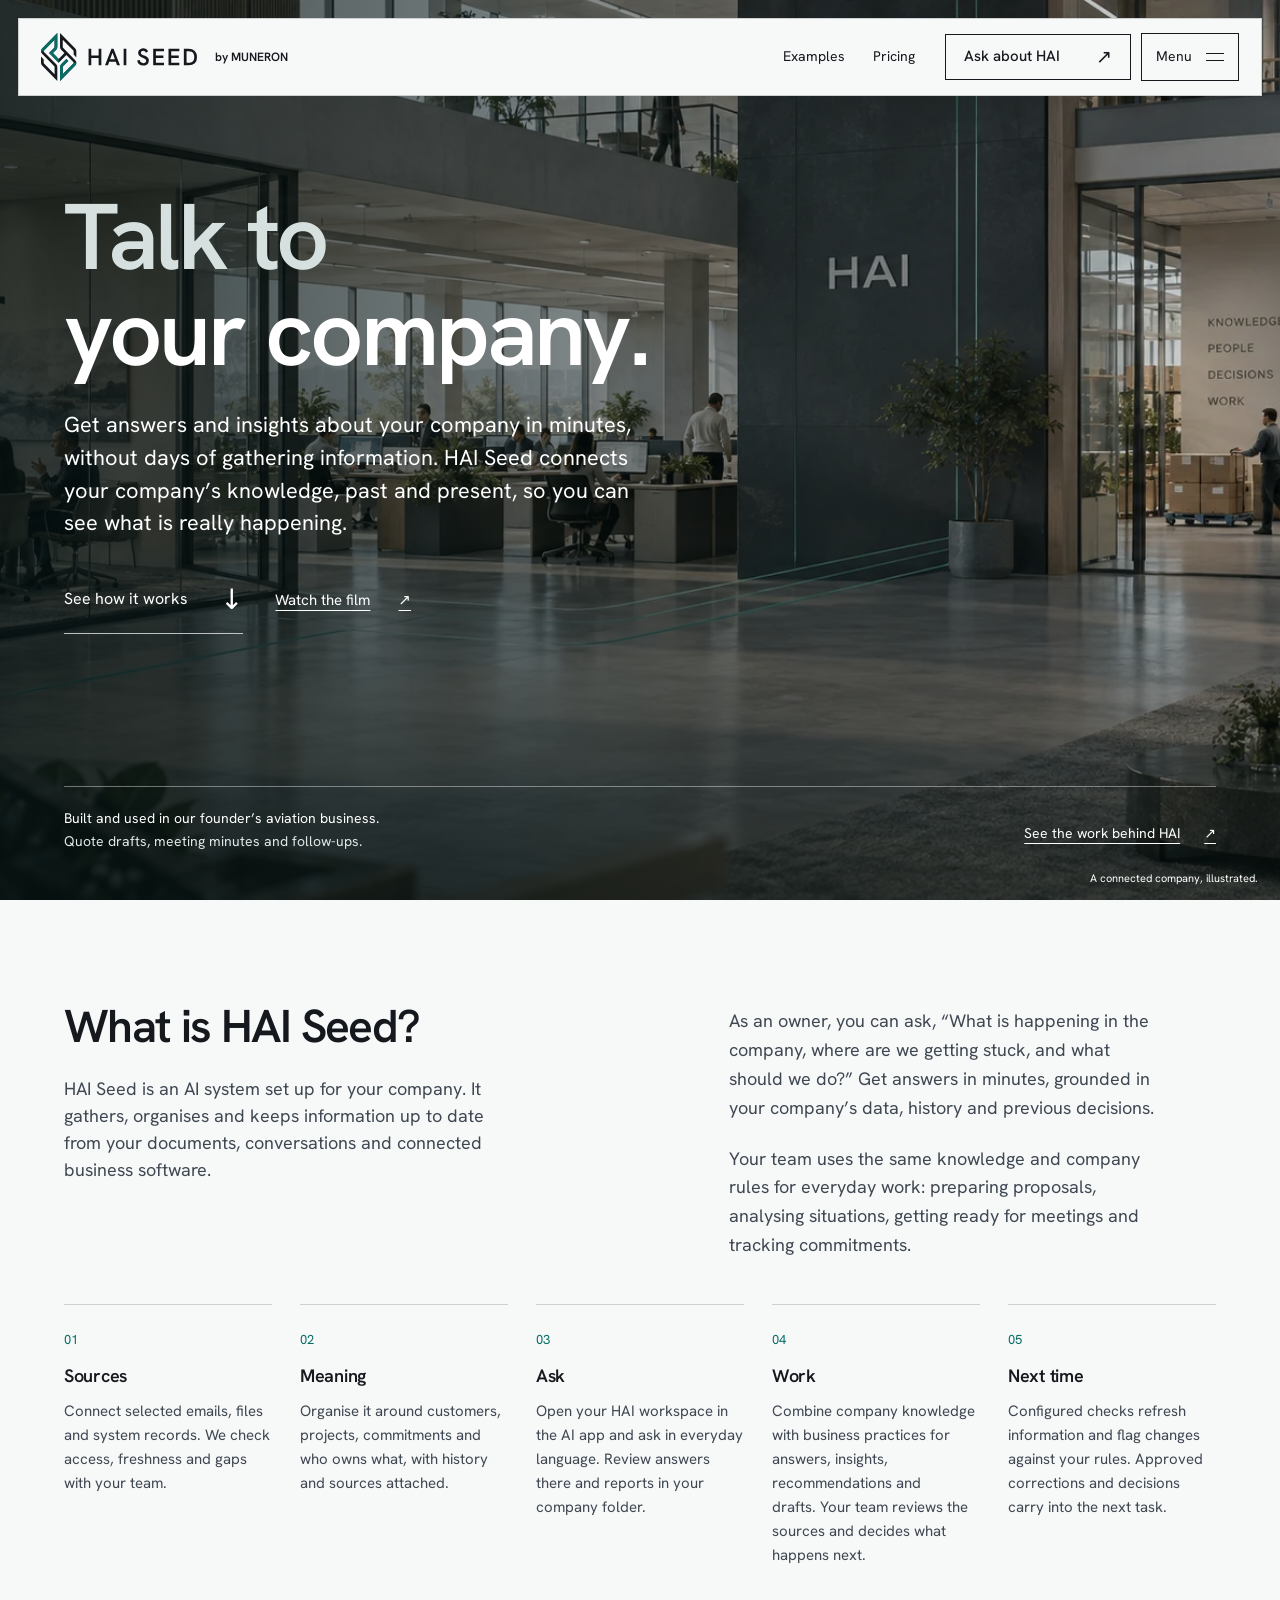
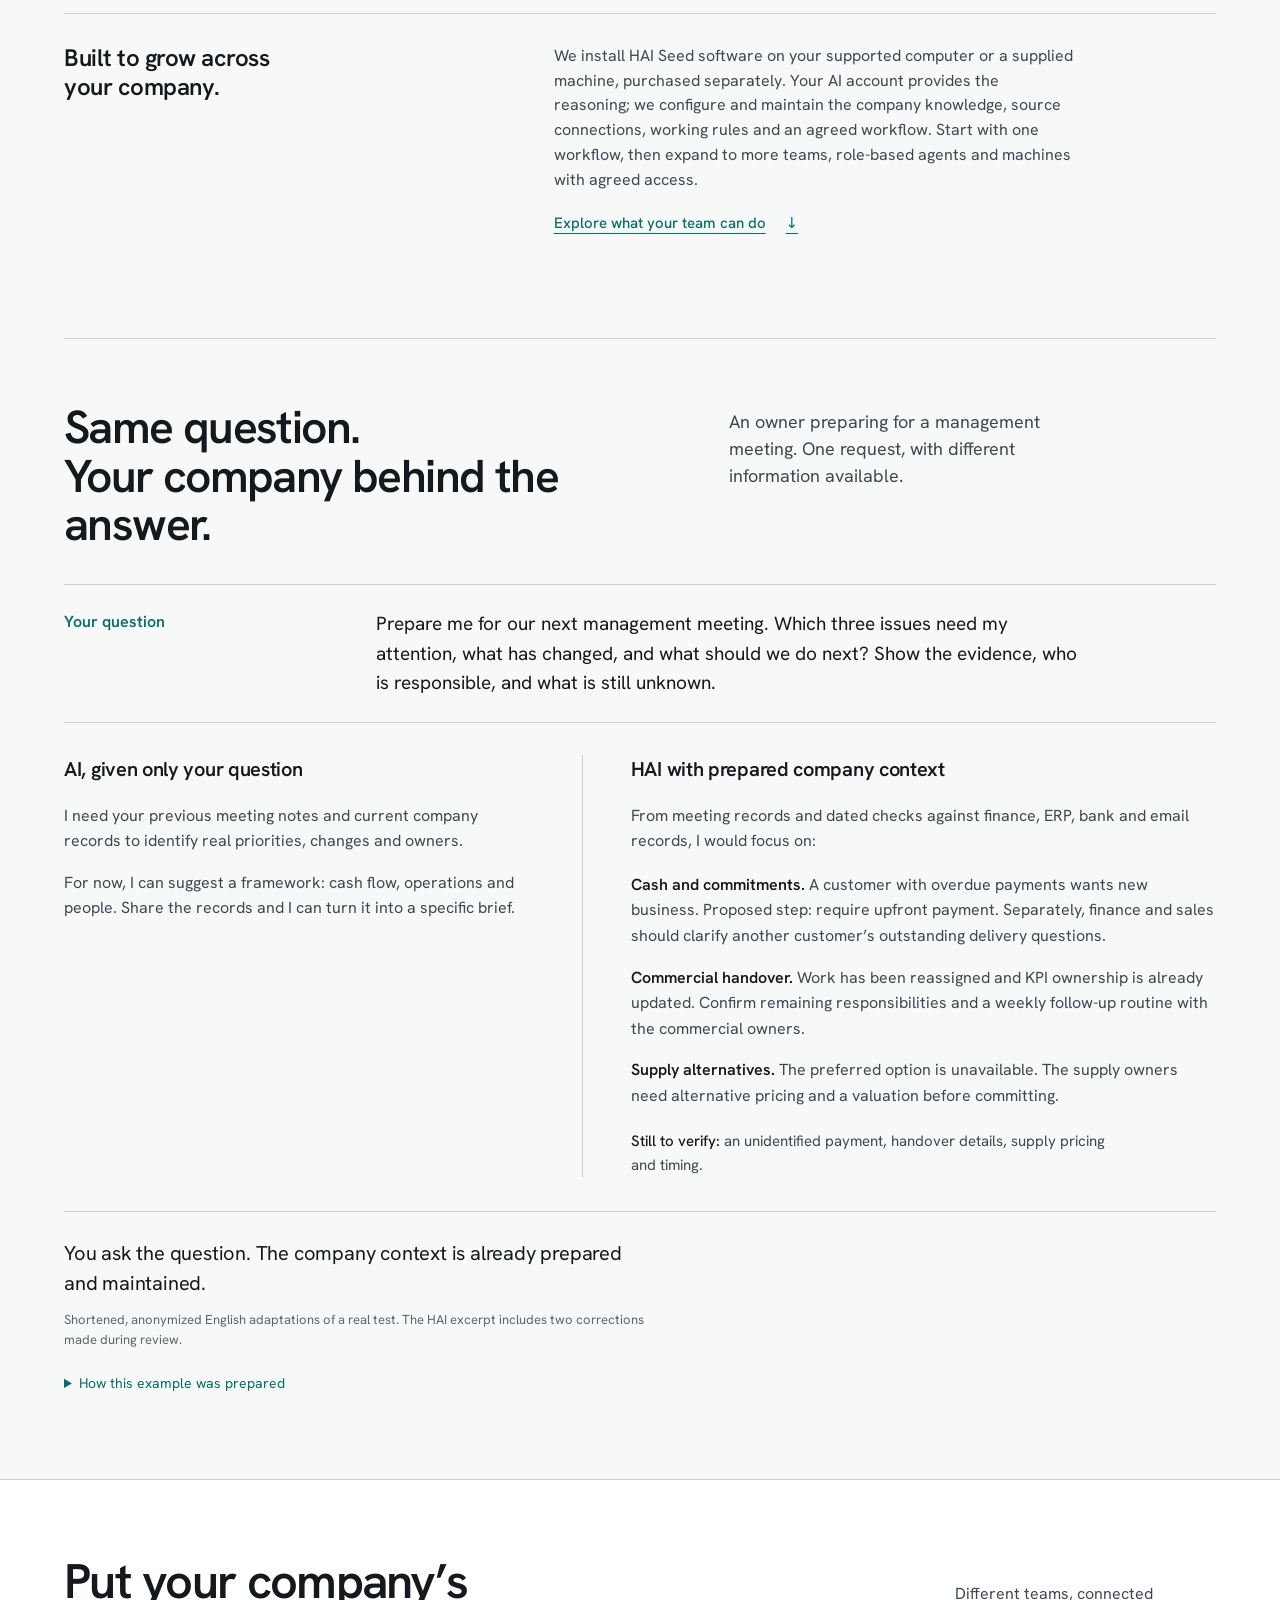
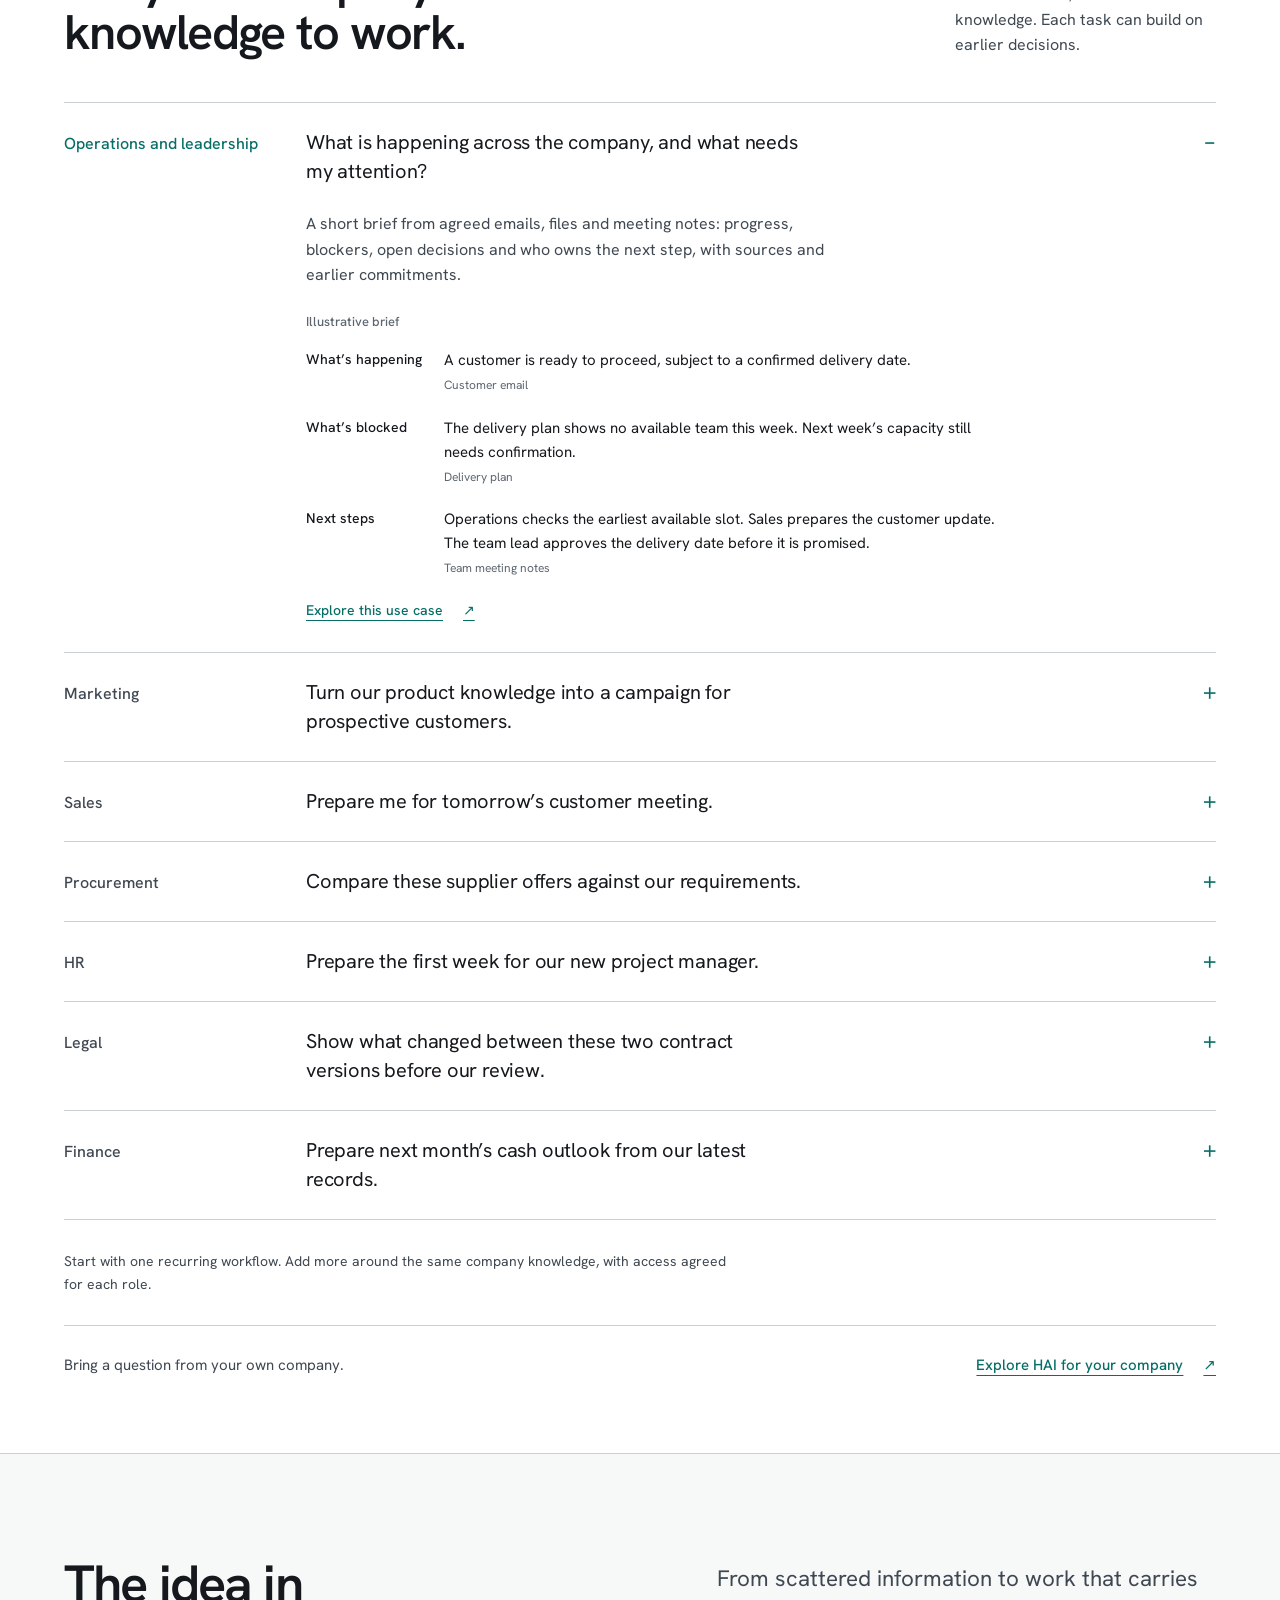
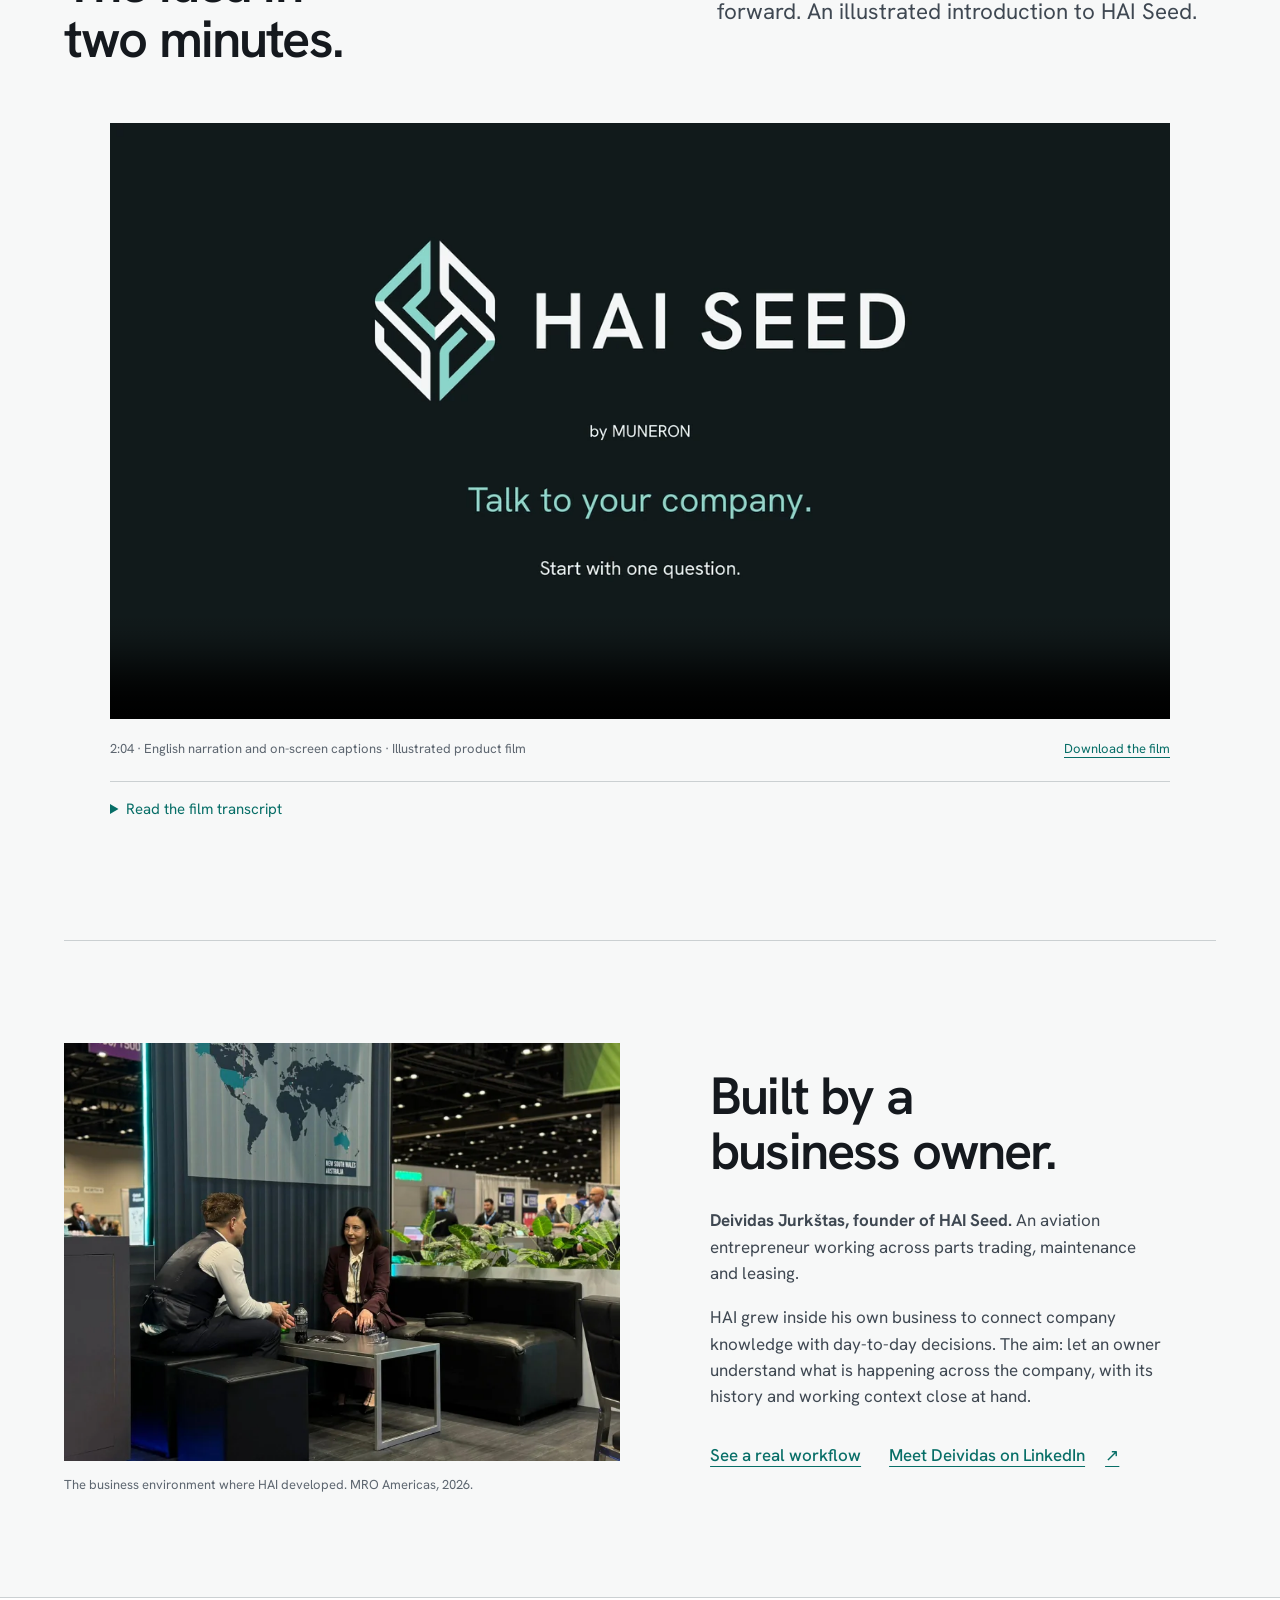
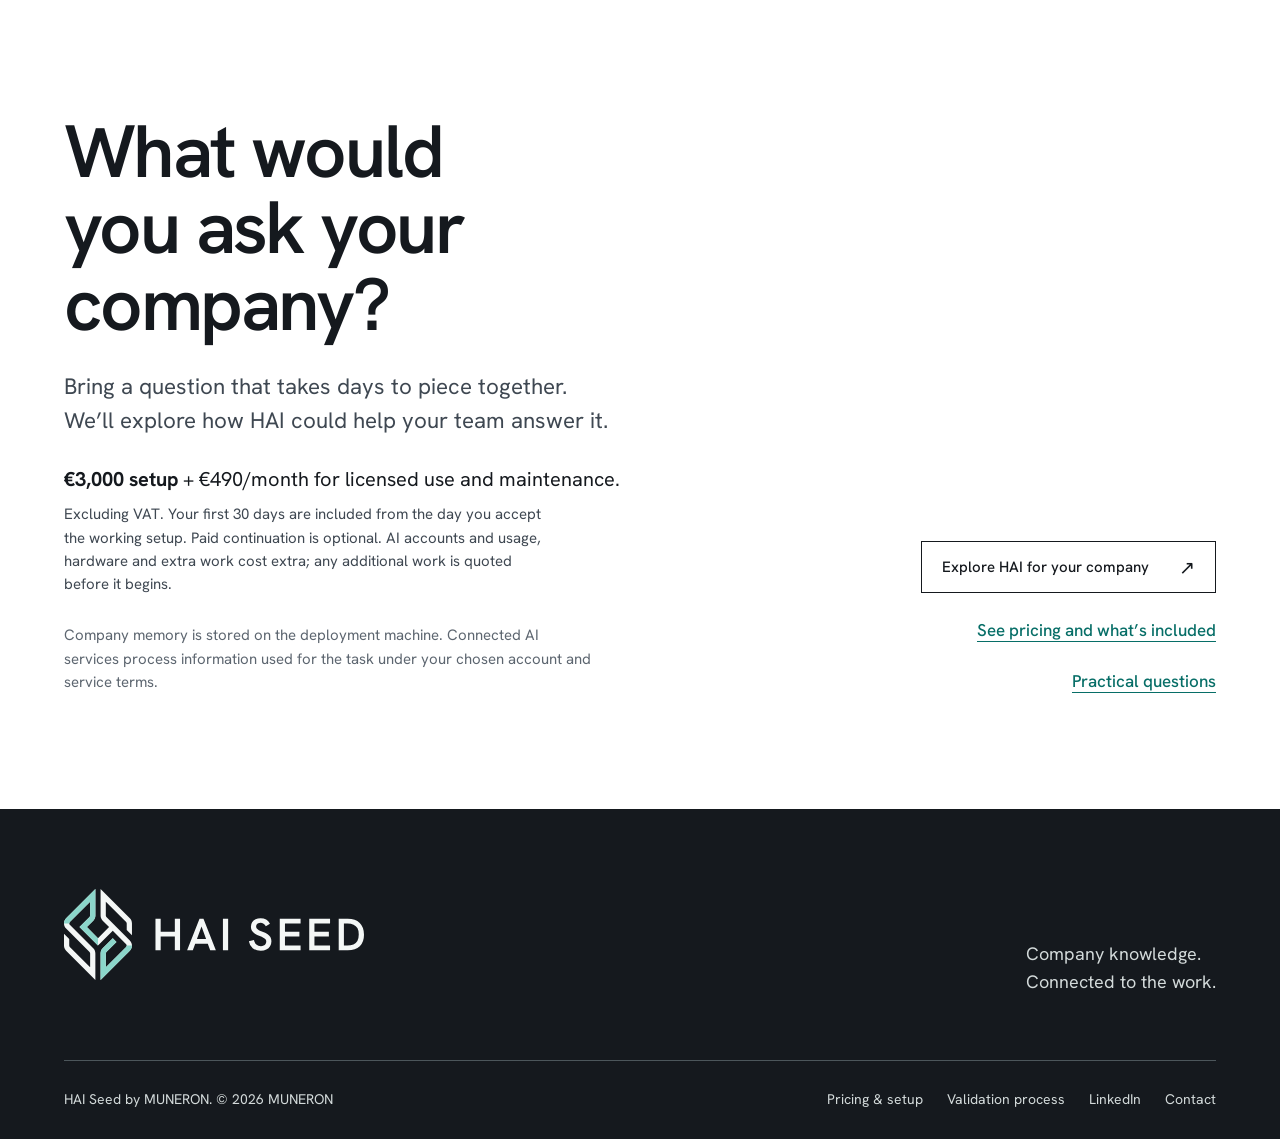
==== commit d27f3e1b: "Explain HAI Seed plainly for owners and teams" ====
--- a/index.html
+++ b/index.html
@@ -8,7 +8,7 @@
 <meta name="twitter:card" content="summary_large_image"><meta name="theme-color" content="#f7f8f8"><link rel="canonical" href="https://haiseed.ai/">
 <link rel="preload" href="/assets/fonts/hanken-grotesk-wght.ttf" as="font" type="font/ttf" crossorigin>
 <link rel="icon" href="/favicon.svg" type="image/svg+xml"><link rel="icon" href="/favicon.ico" sizes="any"><link rel="apple-touch-icon" href="/apple-touch-icon.png"><link rel="manifest" href="/site.webmanifest"><link rel="stylesheet" href="/assets/muneron.css?v=20261022-visual-repair">
-<script src="/assets/ui.js?v=20261021-microagi" defer></script><link rel="stylesheet" href="/assets/upgrade.css?v=20261023-comparison"><script src="/assets/company-light.js?v=20261023-company" defer></script></head><body class="home">
+<script src="/assets/ui.js?v=20261021-microagi" defer></script><link rel="stylesheet" href="/assets/upgrade.css?v=20261023-explanation"><script src="/assets/company-light.js?v=20261023-company" defer></script></head><body class="home">
 <a class="skip-link" href="#main">Skip to content</a><header class="site-header"><nav class="nav" aria-label="Main navigation">
 <a class="identity" href="/" aria-label="HAI Seed by MUNERON home"><img class="identity-logo" src="/assets/brand/hai-seed_horizontal_on-light.svg" width="574" height="174" alt="HAI Seed"><span class="identity-endorsement">by MUNERON</span></a>
 <div class="nav-shortcuts"><a href="/#ask">Examples</a><a href="/start-here/#pricing">Pricing</a></div><div class="nav-actions"><a class="button header-cta" href="/start/">Ask about HAI <span aria-hidden="true">↗</span></a><button class="nav-toggle" type="button" aria-expanded="false" aria-controls="nav-menu" aria-label="Open menu"><span class="menu-label">Menu</span><span class="menu-lines" aria-hidden="true"></span></button></div>
@@ -16,14 +16,14 @@
 </nav></header>
 <main id="main"><section class="hero" aria-labelledby="hero-h">
 <figure class="hero-photo"><img src="/assets/photos/hai-digital-company-1881.webp" srcset="/assets/photos/hai-digital-company-960.webp 960w, /assets/photos/hai-digital-company-1881.webp 1881w" sizes="(max-aspect-ratio: 9/4) 225vh, 100vw" width="1881" height="836" fetchpriority="high" decoding="async" alt="Illustration of leadership, operating teams and fulfilment connected through HAI."><svg class="hero-light" viewBox="0 0 1881 836" preserveAspectRatio="xMidYMid slice" aria-hidden="true" focusable="false"><defs><linearGradient id="floor-light"><stop stop-color="#b6f4e8" stop-opacity="0"/><stop offset=".5" stop-color="#b6f4e8"/><stop offset="1" stop-color="#b6f4e8" stop-opacity="0"/></linearGradient><linearGradient id="seam-light" x1="0" y1="1" x2="0" y2="0"><stop stop-color="#b6f4e8" stop-opacity="0"/><stop offset=".5" stop-color="#b6f4e8"/><stop offset="1" stop-color="#b6f4e8" stop-opacity="0"/></linearGradient></defs><g class="floor-light"><path d="M940 577 L1185 510" stroke="url(#floor-light)" stroke-width="5"/><path d="M940 577 L1185 510" stroke="url(#floor-light)" stroke-width="1.5"/></g><path class="seam-light" d="M1234 310 L1234 110" stroke="url(#seam-light)" stroke-width="2"/></svg></figure>
-<div class="wrap hero-content"><div class="hero-message" id="intro"><h1 id="hero-h"><span>Talk to</span><br>your company.</h1><p class="hero-summary">Get answers and insights about your company in minutes, without days of gathering information. HAI Seed connects your company’s knowledge, past and present, so you can see what is really happening.</p><div class="hero-links"><a class="hero-explore" href="#how">See how it works <span aria-hidden="true">↓</span></a><a class="hero-film-link" href="#film">Watch the film <span aria-hidden="true">↗</span></a></div></div><div class="hero-proof"><p>Built and used in our founder’s aviation business.<br><span>Quote drafts, meeting minutes and follow-ups.</span></p><a href="/aviation/#functions">See the work behind HAI <span aria-hidden="true">↗</span></a></div></div><p class="hero-caption">A connected company, illustrated.</p></section><section class="wrap chapter company-section" id="teams" aria-labelledby="teams-h"><div class="chapter-head" id="how"><h2 id="teams-h">From scattered information <br>to work that carries forward.</h2><p class="lead">We install HAI Seed software on your supported computer or a supplied machine, purchased separately. We configure your AI workspace with company knowledge, source connections, working rules and an agreed workflow.</p></div>
+<div class="wrap hero-content"><div class="hero-message" id="intro"><h1 id="hero-h"><span>Talk to</span><br>your company.</h1><p class="hero-summary">Get answers and insights about your company in minutes, without days of gathering information. HAI Seed connects your company’s knowledge, past and present, so you can see what is really happening.</p><div class="hero-links"><a class="hero-explore" href="#how">See how it works <span aria-hidden="true">↓</span></a><a class="hero-film-link" href="#film">Watch the film <span aria-hidden="true">↗</span></a></div></div><div class="hero-proof"><p>Built and used in our founder’s aviation business.<br><span>Quote drafts, meeting minutes and follow-ups.</span></p><a href="/aviation/#functions">See the work behind HAI <span aria-hidden="true">↗</span></a></div></div><p class="hero-caption">A connected company, illustrated.</p></section><section class="wrap chapter company-section" id="teams" aria-labelledby="teams-h"><div class="chapter-head" id="how"><div class="company-definition"><h2 id="teams-h">What is HAI Seed?</h2><p class="lead">HAI Seed is an AI system set up for your company. It gathers, organises and keeps information up to date from your documents, conversations and connected business software.</p></div><div class="company-benefits"><p>As an owner, you can ask, “What is happening in the company, where are we getting stuck, and what should we do?” Get answers in minutes, grounded in your company’s data, history and previous decisions.</p><p>Your team uses the same knowledge and company rules for everyday work: preparing proposals, analysing situations, getting ready for meetings and tracking commitments.</p></div></div>
 <ol class="company-flow" id="structure">
 <li id="shared"><span class="flow-step" aria-hidden="true">01</span><h3>Sources</h3><p>Connect selected emails, files and system records. We check access, freshness and gaps with your team.</p></li>
 <li id="teach"><span class="flow-step" aria-hidden="true">02</span><h3>Meaning</h3><p>Organise it around customers, projects, commitments and who owns what, with history and sources attached.</p></li>
 <li><span class="flow-step" aria-hidden="true">03</span><h3>Ask</h3><p>Open your HAI workspace in the AI app and ask in everyday language. Review answers there and reports in your company folder.</p></li>
 <li id="agents"><span class="flow-step" aria-hidden="true">04</span><h3>Work</h3><p>Combine company knowledge with business practices for answers, insights, recommendations and drafts. Your team reviews the sources and decides what happens next.</p></li>
 <li><span class="flow-step" aria-hidden="true">05</span><h3>Next time</h3><p>Configured checks refresh information and flag changes against your rules. Approved corrections and decisions carry into the next task.</p></li>
-</ol><div class="company-growth" id="email"><h3>Built to grow across your company.</h3><div><p>Your AI account provides the reasoning. HAI adds a company setup we configure and maintain: knowledge, rules and continuity across related work. Start with one workflow, then expand to more teams, role-based agents and machines with agreed access.</p><a class="text-link" href="#ask">Explore what your team can do <span aria-hidden="true">↓</span></a></div></div></section><section class="wrap chapter context-comparison" id="comparison" aria-labelledby="comparison-h">
+</ol><div class="company-growth" id="email"><h3>Built to grow across your company.</h3><div><p>We install HAI Seed software on your supported computer or a supplied machine, purchased separately. Your AI account provides the reasoning; we configure and maintain the company knowledge, source connections, working rules and an agreed workflow. Start with one workflow, then expand to more teams, role-based agents and machines with agreed access.</p><a class="text-link" href="#ask">Explore what your team can do <span aria-hidden="true">↓</span></a></div></div></section><section class="wrap chapter context-comparison" id="comparison" aria-labelledby="comparison-h">
 <div class="chapter-head"><h2 id="comparison-h">Same question.<br>Your company behind the answer.</h2><p class="lead">An owner preparing for a management meeting. One request, with different information available.</p></div>
 <div class="comparison-question"><h3>Your question</h3><p>Prepare me for our next management meeting. Which three issues need my attention, what has changed, and what should we do next? Show the evidence, who is responsible, and what is still unknown.</p></div>
 <div class="comparison-answers">
--- a/assets/upgrade.css
+++ b/assets/upgrade.css
@@ -210,3 +210,8 @@
 .comparison-method .prose p+p{margin-top:14px}
 @media(max-width:800px){.context-comparison .chapter-head{grid-template-columns:1fr;gap:22px}.context-comparison .lead{max-width:48ch}.comparison-question{grid-template-columns:1fr;gap:10px}.comparison-answers{grid-template-columns:1fr;gap:28px}.comparison-answer+ .comparison-answer{padding:28px 0 0;border-left:0;border-top:1px solid var(--line)}.comparison-answer h3{margin-bottom:16px}}
 @media(max-width:480px){.context-comparison{padding-block:48px 54px}.context-comparison h2{font-size:2.25rem}.context-comparison .chapter-head{margin-bottom:26px}.comparison-question{padding-block:20px;margin-bottom:26px}.comparison-question p{font-size:1.125rem}.comparison-answer h3,.comparison-takeaway>p{font-size:1.1875rem}.comparison-takeaway{margin-top:28px;padding-top:22px}}
+
+/* Plain product explanation within the existing company section. */
+.company-definition .lead{margin-top:24px;padding-top:0}
+.company-benefits{padding-top:5px;font-size:1.125rem;line-height:1.6;color:var(--dim);max-width:43ch}
+.company-benefits p+p{margin-top:22px}
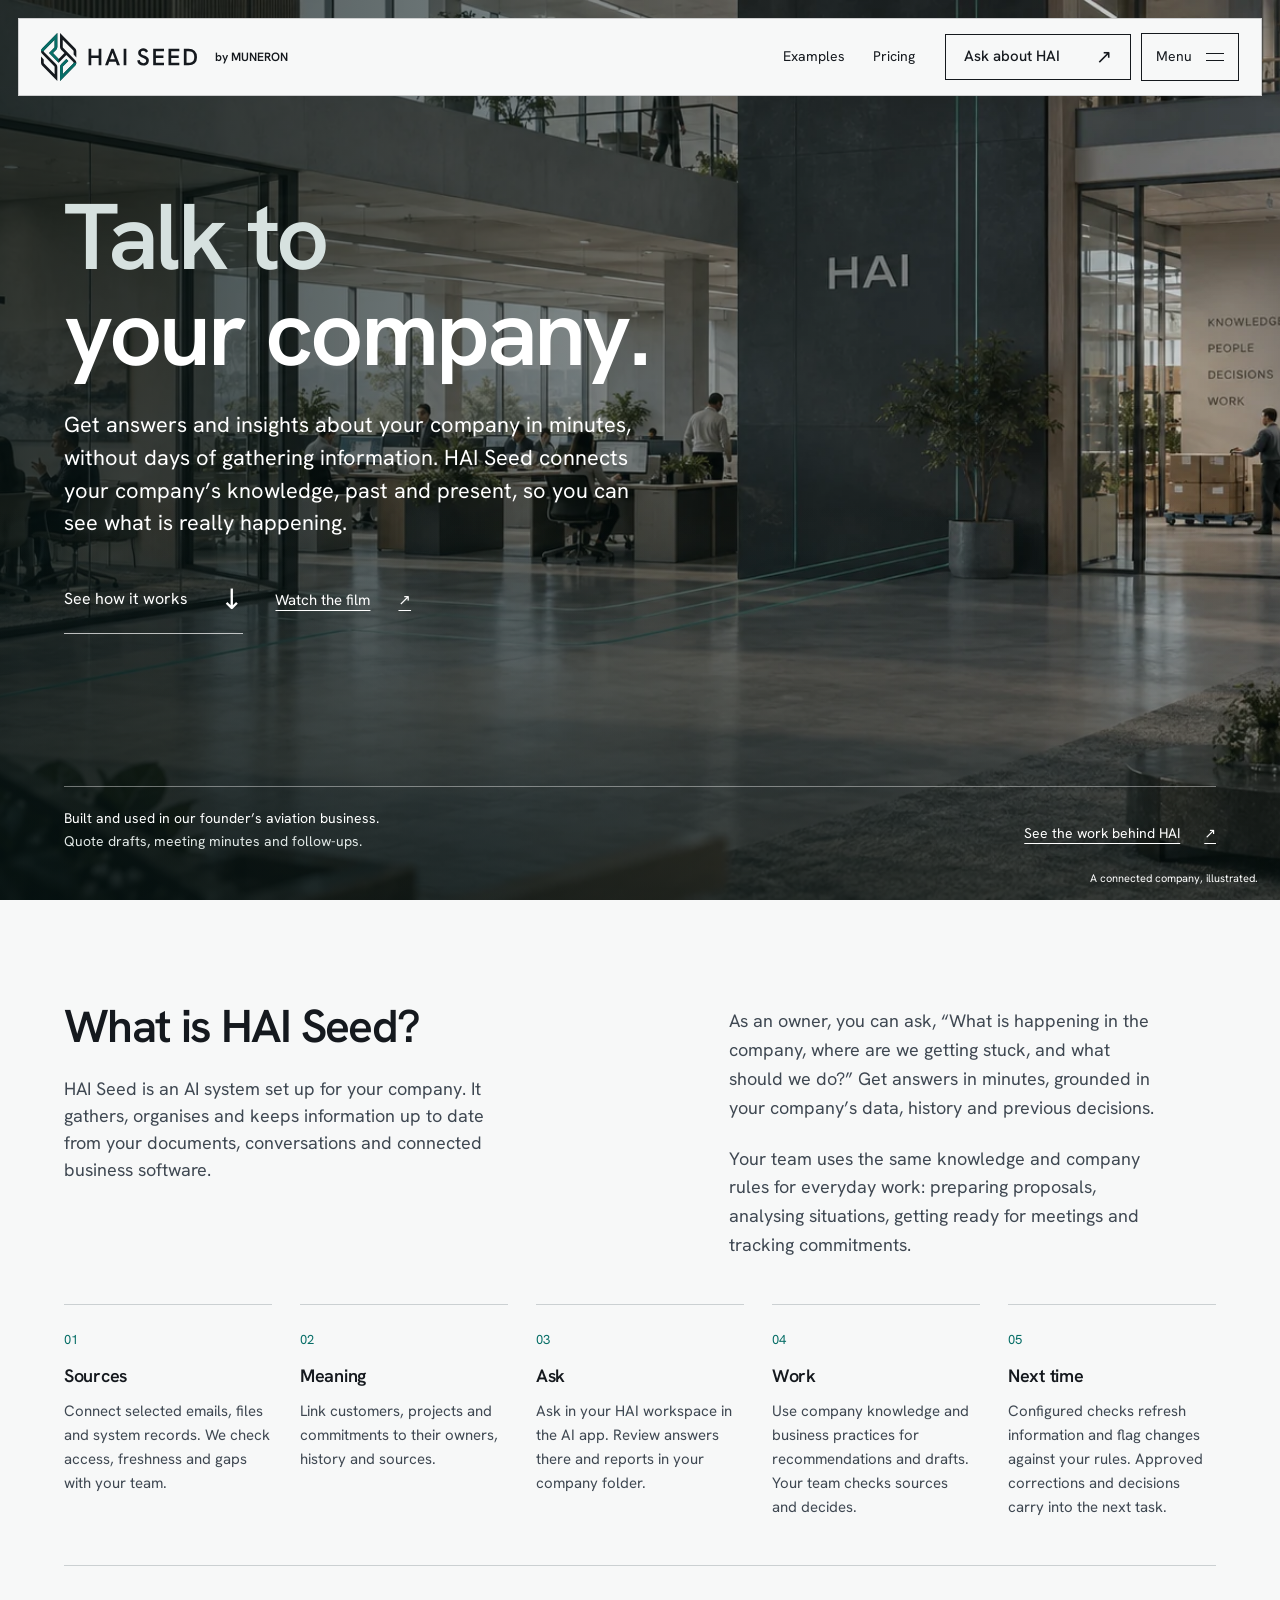
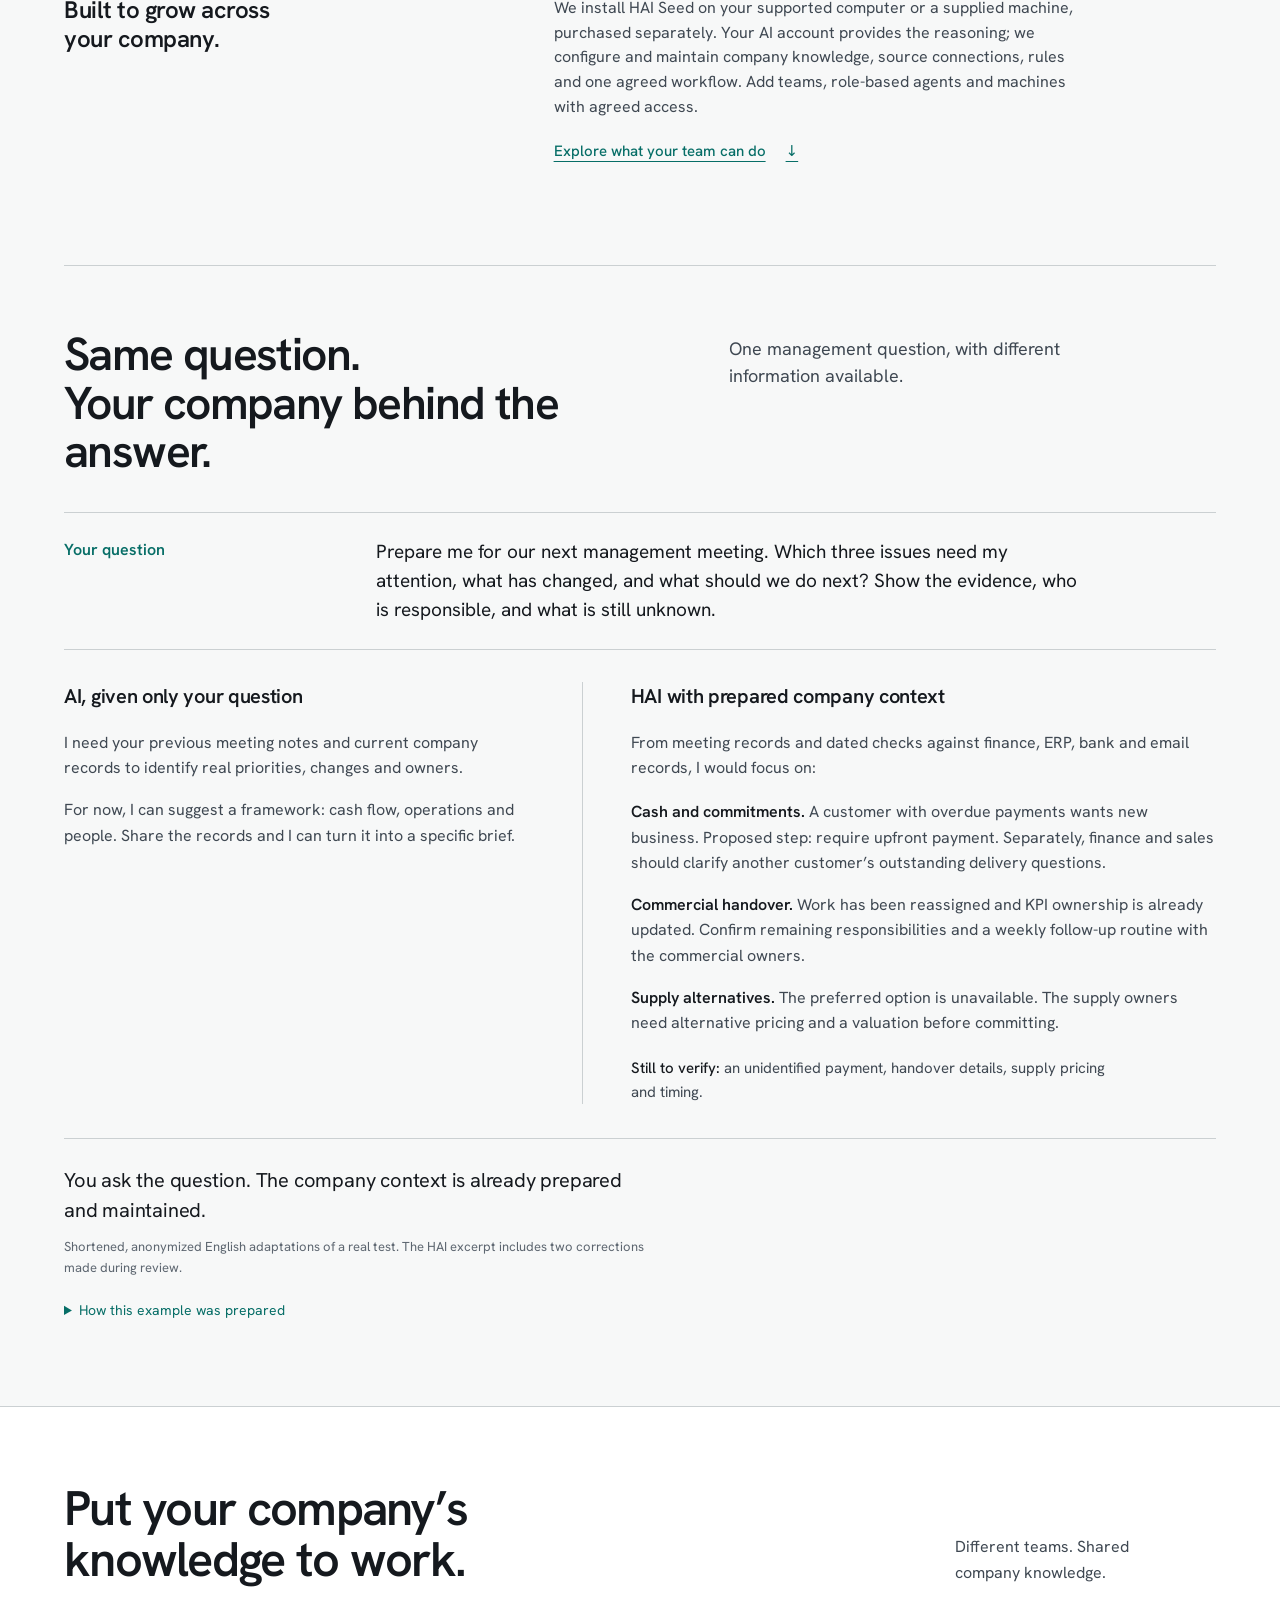
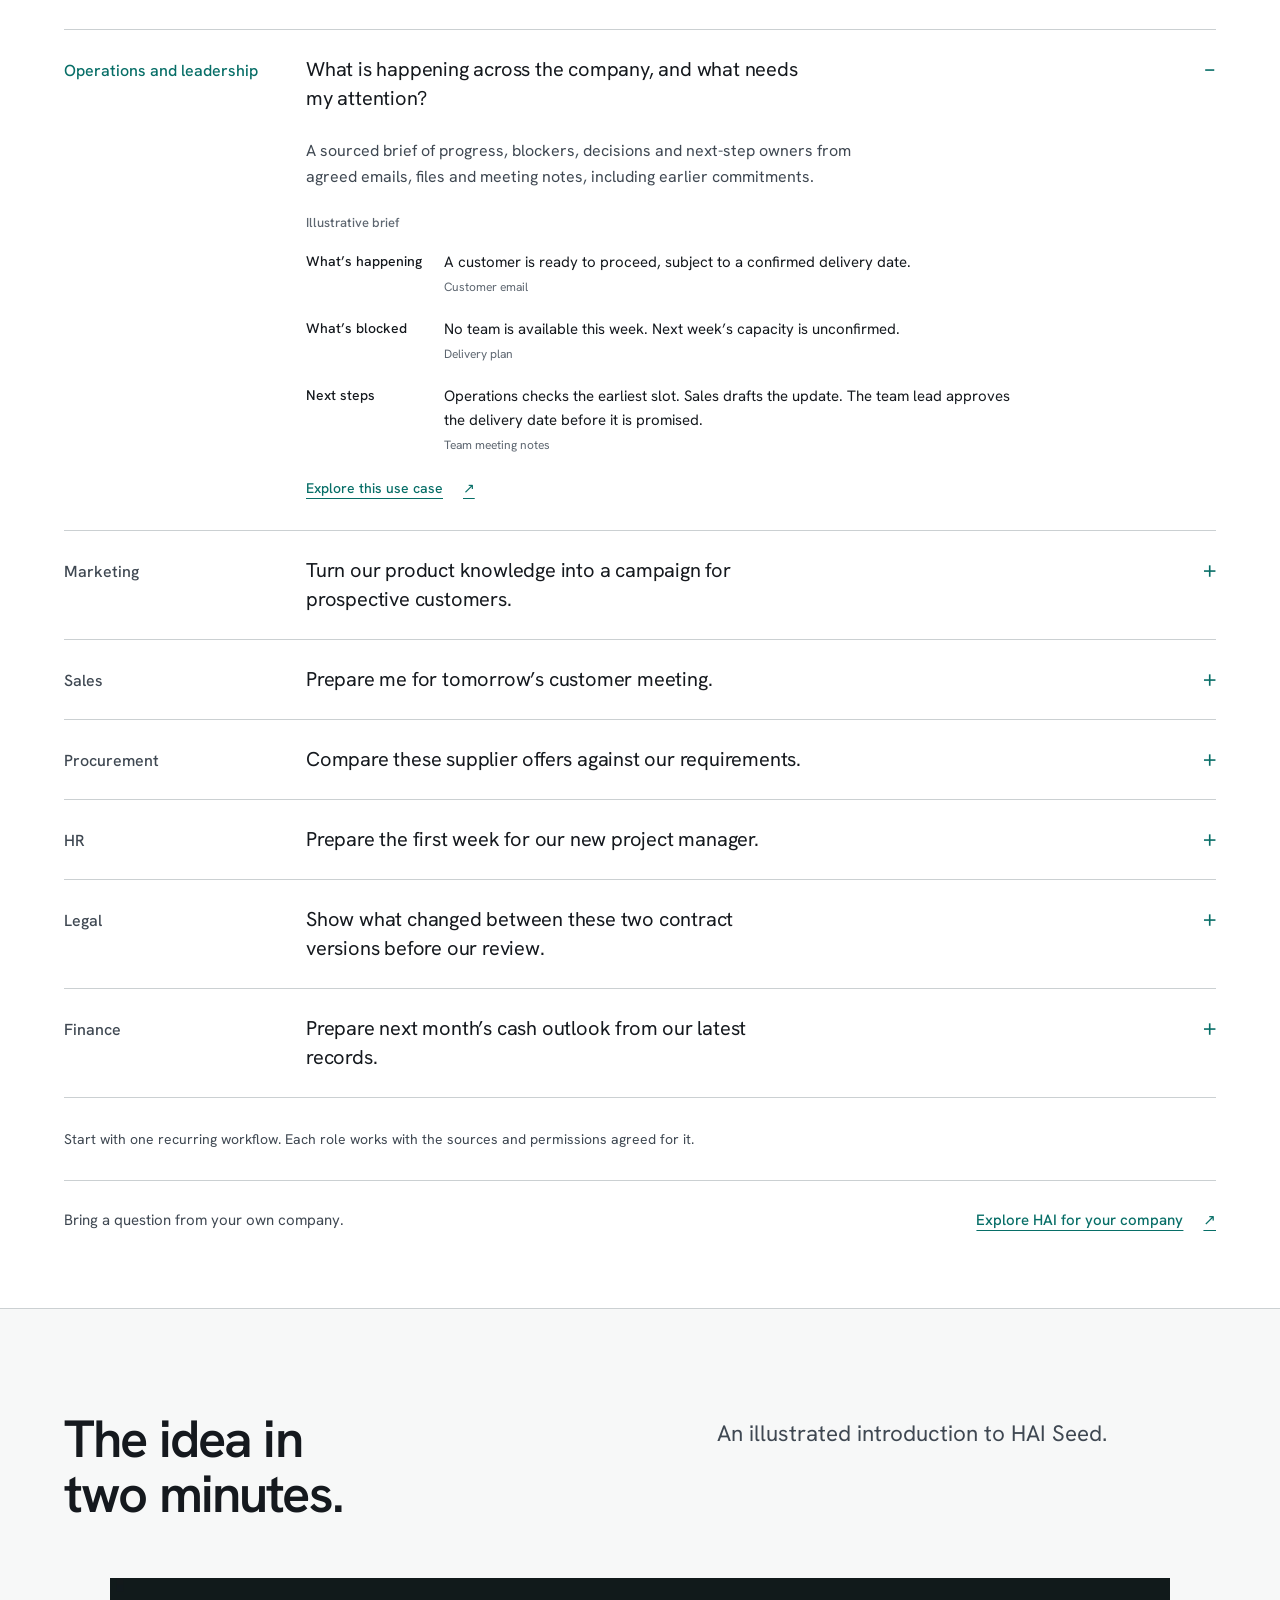
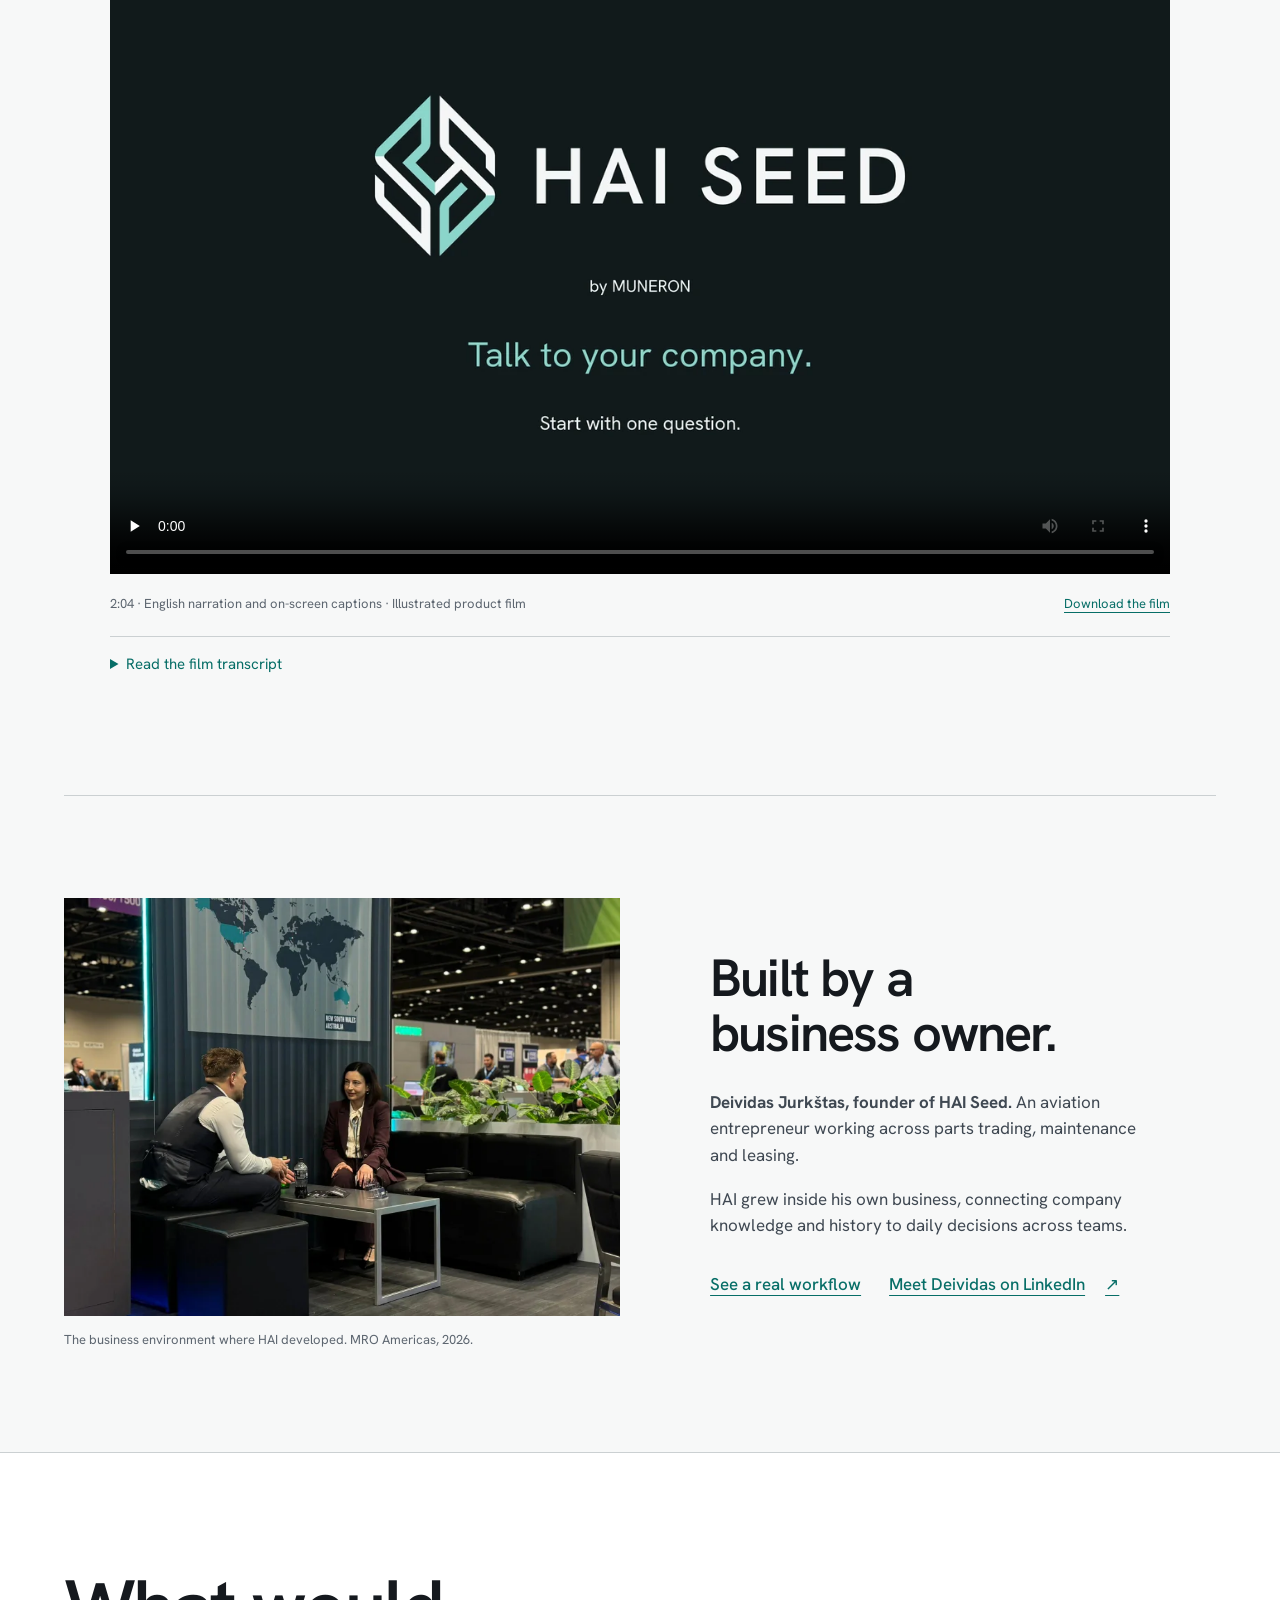
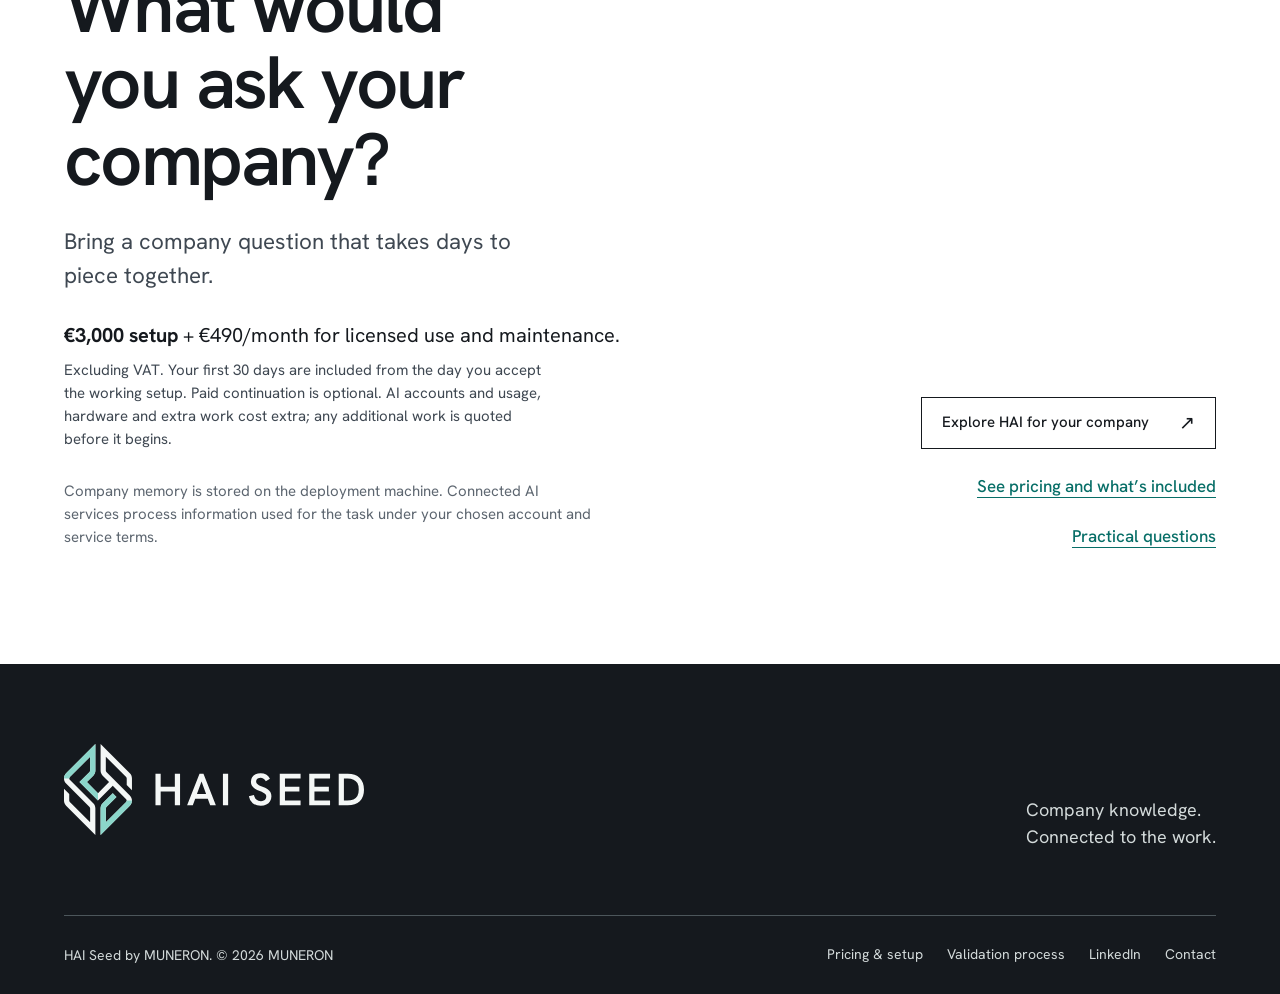
==== commit ded4f295: "Condense repeated HAI Seed copy in site mirror" ====
--- a/index.html
+++ b/index.html
@@ -19,21 +19,21 @@
 <div class="wrap hero-content"><div class="hero-message" id="intro"><h1 id="hero-h"><span>Talk to</span><br>your company.</h1><p class="hero-summary">Get answers and insights about your company in minutes, without days of gathering information. HAI Seed connects your company’s knowledge, past and present, so you can see what is really happening.</p><div class="hero-links"><a class="hero-explore" href="#how">See how it works <span aria-hidden="true">↓</span></a><a class="hero-film-link" href="#film">Watch the film <span aria-hidden="true">↗</span></a></div></div><div class="hero-proof"><p>Built and used in our founder’s aviation business.<br><span>Quote drafts, meeting minutes and follow-ups.</span></p><a href="/aviation/#functions">See the work behind HAI <span aria-hidden="true">↗</span></a></div></div><p class="hero-caption">A connected company, illustrated.</p></section><section class="wrap chapter company-section" id="teams" aria-labelledby="teams-h"><div class="chapter-head" id="how"><div class="company-definition"><h2 id="teams-h">What is HAI Seed?</h2><p class="lead">HAI Seed is an AI system set up for your company. It gathers, organises and keeps information up to date from your documents, conversations and connected business software.</p></div><div class="company-benefits"><p>As an owner, you can ask, “What is happening in the company, where are we getting stuck, and what should we do?” Get answers in minutes, grounded in your company’s data, history and previous decisions.</p><p>Your team uses the same knowledge and company rules for everyday work: preparing proposals, analysing situations, getting ready for meetings and tracking commitments.</p></div></div>
 <ol class="company-flow" id="structure">
 <li id="shared"><span class="flow-step" aria-hidden="true">01</span><h3>Sources</h3><p>Connect selected emails, files and system records. We check access, freshness and gaps with your team.</p></li>
-<li id="teach"><span class="flow-step" aria-hidden="true">02</span><h3>Meaning</h3><p>Organise it around customers, projects, commitments and who owns what, with history and sources attached.</p></li>
-<li><span class="flow-step" aria-hidden="true">03</span><h3>Ask</h3><p>Open your HAI workspace in the AI app and ask in everyday language. Review answers there and reports in your company folder.</p></li>
-<li id="agents"><span class="flow-step" aria-hidden="true">04</span><h3>Work</h3><p>Combine company knowledge with business practices for answers, insights, recommendations and drafts. Your team reviews the sources and decides what happens next.</p></li>
+<li id="teach"><span class="flow-step" aria-hidden="true">02</span><h3>Meaning</h3><p>Link customers, projects and commitments to their owners, history and sources.</p></li>
+<li><span class="flow-step" aria-hidden="true">03</span><h3>Ask</h3><p>Ask in your HAI workspace in the AI app. Review answers there and reports in your company folder.</p></li>
+<li id="agents"><span class="flow-step" aria-hidden="true">04</span><h3>Work</h3><p>Use company knowledge and business practices for recommendations and drafts. Your team checks sources and decides.</p></li>
 <li><span class="flow-step" aria-hidden="true">05</span><h3>Next time</h3><p>Configured checks refresh information and flag changes against your rules. Approved corrections and decisions carry into the next task.</p></li>
-</ol><div class="company-growth" id="email"><h3>Built to grow across your company.</h3><div><p>We install HAI Seed software on your supported computer or a supplied machine, purchased separately. Your AI account provides the reasoning; we configure and maintain the company knowledge, source connections, working rules and an agreed workflow. Start with one workflow, then expand to more teams, role-based agents and machines with agreed access.</p><a class="text-link" href="#ask">Explore what your team can do <span aria-hidden="true">↓</span></a></div></div></section><section class="wrap chapter context-comparison" id="comparison" aria-labelledby="comparison-h">
-<div class="chapter-head"><h2 id="comparison-h">Same question.<br>Your company behind the answer.</h2><p class="lead">An owner preparing for a management meeting. One request, with different information available.</p></div>
+</ol><div class="company-growth" id="email"><h3>Built to grow across your company.</h3><div><p>We install HAI Seed on your supported computer or a supplied machine, purchased separately. Your AI account provides the reasoning; we configure and maintain company knowledge, source connections, rules and one agreed workflow. Add teams, role-based agents and machines with agreed access.</p><a class="text-link" href="#ask">Explore what your team can do <span aria-hidden="true">↓</span></a></div></div></section><section class="wrap chapter context-comparison" id="comparison" aria-labelledby="comparison-h">
+<div class="chapter-head"><h2 id="comparison-h">Same question.<br>Your company behind the answer.</h2><p class="lead">One management question, with different information available.</p></div>
 <div class="comparison-question"><h3>Your question</h3><p>Prepare me for our next management meeting. Which three issues need my attention, what has changed, and what should we do next? Show the evidence, who is responsible, and what is still unknown.</p></div>
 <div class="comparison-answers">
 <article class="comparison-answer" aria-labelledby="comparison-without"><h3 id="comparison-without">AI, given only your question</h3><p>I need your previous meeting notes and current company records to identify real priorities, changes and owners.</p><p>For now, I can suggest a framework: cash flow, operations and people. Share the records and I can turn it into a specific brief.</p></article>
 <article class="comparison-answer" aria-labelledby="comparison-with"><h3 id="comparison-with">HAI with prepared company context</h3><p>From meeting records and dated checks against finance, ERP, bank and email records, I would focus on:</p><ul class="comparison-priorities"><li><strong>Cash and commitments.</strong> A customer with overdue payments wants new business. Proposed step: require upfront payment. Separately, finance and sales should clarify another customer’s outstanding delivery questions.</li><li><strong>Commercial handover.</strong> Work has been reassigned and KPI ownership is already updated. Confirm remaining responsibilities and a weekly follow-up routine with the commercial owners.</li><li><strong>Supply alternatives.</strong> The preferred option is unavailable. The supply owners need alternative pricing and a valuation before committing.</li></ul><p class="comparison-unknowns"><strong>Still to verify:</strong> an unidentified payment, handover details, supply pricing and timing.</p></article>
 </div>
 <div class="comparison-takeaway"><p>You ask the question. The company context is already prepared and maintained.</p><span>Shortened, anonymized English adaptations of a real test. The HAI excerpt includes two corrections made during review.</span></div>
-<details class="comparison-method"><summary>How this example was prepared</summary><div class="prose"><p>The original test was run in Lithuanian for a historical snapshot. These are shortened English adaptations, not verbatim outputs. The first answer had the question but no company files or tools. The HAI response used dated company records and prepared checks, not live system queries. A separate run with public web search found public background and is not shown here.</p><p>Review found two errors in the first draft: it proposed an ownership update already recorded as complete and overstated the cause of a payment delay. The answer above reflects those corrections. Company context still needs source checks and human review.</p><p>AI settings, tools and instructions differed, so this illustrates the value of prepared context rather than a controlled benchmark. An AI given the same records can also use them. Some responsibilities still needed confirmation. This example comes from our founder’s broader company setup; connected sources and workflows depend on the agreed installation.</p></div></details>
+<details class="comparison-method"><summary>How this example was prepared</summary><div class="prose"><p>Originally run in Lithuanian for a historical snapshot; these are shortened English adaptations, not verbatim outputs. The first answer used no company files or tools. HAI used dated records and prepared checks, not live queries. A separate public-search run found background information and is omitted.</p><p>Review corrected two errors: a proposed ownership update already done and an overstated cause of a payment delay. The excerpt includes these corrections; source checks and human review remain necessary.</p><p>Settings, tools and instructions differed: this illustrates prepared context, not a controlled benchmark. Other AI can use the same records. Some responsibilities were unconfirmed. This shows our founder’s broader setup; your sources and workflows are agreed separately.</p></div></details>
 </section>
-<section class="business-demo" id="ask" aria-labelledby="ask-h"><div class="wrap"><div class="demo-heading"><h2 id="ask-h">Put your company’s knowledge to work.</h2><p>Different teams, connected knowledge. Each task can build on earlier decisions.</p></div><div class="work-examples"><details class="work-example" open><summary><h3>Operations and leadership</h3><span class="work-question">What is happening across the company, and what needs my attention?</span><span class="work-toggle" aria-hidden="true"></span></summary><div class="work-output"><p>A short brief from agreed emails, files and meeting notes: progress, blockers, open decisions and who owns the next step, with sources and earlier commitments.</p><div class="owner-brief"><h4>Illustrative brief</h4><dl><div><dt>What’s happening</dt><dd><p>A customer is ready to proceed, subject to a confirmed delivery date.</p><span class="brief-source">Customer email</span></dd></div><div><dt>What’s blocked</dt><dd><p>The delivery plan shows no available team this week. Next week’s capacity still needs confirmation.</p><span class="brief-source">Delivery plan</span></dd></div><div><dt>Next steps</dt><dd><p>Operations checks the earliest available slot. Sales prepares the customer update. The team lead approves the delivery date before it is promised.</p><span class="brief-source">Team meeting notes</span></dd></div></dl></div><a class="text-link work-guide" href="/start-here/#team-leadership">Explore this use case <span aria-hidden="true">↗</span></a></div></details><details class="work-example"><summary><h3>Marketing</h3><span class="work-question">Turn our product knowledge into a campaign for prospective customers.</span><span class="work-toggle" aria-hidden="true"></span></summary><div class="work-output"><p>A campaign brief and LinkedIn post drafts built from approved product facts, questions customers have asked and your brand voice.</p><a class="text-link work-guide" href="/start-here/#team-marketing">Explore this use case <span aria-hidden="true">↗</span></a></div></details><details class="work-example"><summary><h3>Sales</h3><span class="work-question">Prepare me for tomorrow’s customer meeting.</span><span class="work-toggle" aria-hidden="true"></span></summary><div class="work-output"><p>The customer’s history, open commitments and unanswered questions in one brief, plus a follow-up email draft to adjust after the meeting.</p><a class="text-link work-guide" href="/start-here/#team-sales">Explore this use case <span aria-hidden="true">↗</span></a></div></details><details class="work-example"><summary><h3>Procurement</h3><span class="work-question">Compare these supplier offers against our requirements.</span><span class="work-toggle" aria-hidden="true"></span></summary><div class="work-output"><p>A comparison of price, lead time, specifications, terms and exclusions, showing gaps against your requirements and clarification questions for each supplier.</p><a class="text-link work-guide" href="/start-here/#team-procurement">Explore this use case <span aria-hidden="true">↗</span></a></div></details><details class="work-example"><summary><h3>HR</h3><span class="work-question">Prepare the first week for our new project manager.</span><span class="work-toggle" aria-hidden="true"></span></summary><div class="work-output"><p>A first-week plan based on your approved policies: role checklist, people to meet, documents to read and check-ins with their manager.</p><a class="text-link work-guide" href="/start-here/#team-hr">Explore this use case <span aria-hidden="true">↗</span></a></div></details><details class="work-example"><summary><h3>Legal</h3><span class="work-question">Show what changed between these two contract versions before our review.</span><span class="work-toggle" aria-hidden="true"></span></summary><div class="work-output"><p>Changed obligations, notice periods, liability and payment terms, each linked to its clause, plus questions for your legal reviewer.</p><a class="text-link work-guide" href="/start-here/#team-legal">Explore this use case <span aria-hidden="true">↗</span></a></div></details><details class="work-example"><summary><h3>Finance</h3><span class="work-question">Prepare next month’s cash outlook from our latest records.</span><span class="work-toggle" aria-hidden="true"></span></summary><div class="work-output"><p>Expected receipts and payments against the latest recorded balances, with confirmed figures kept apart from assumptions and missing records listed for finance to check.</p><a class="text-link work-guide" href="/start-here/#team-finance">Explore this use case <span aria-hidden="true">↗</span></a></div></details></div><div class="example-context"><p>Start with one recurring workflow. Add more around the same company knowledge, with access agreed for each role.</p></div><div class="demo-next-link"><p>Bring a question from your own company.</p><a class="text-link" href="/start/">Explore HAI for your company <span aria-hidden="true">↗</span></a></div></div></section><section class="wrap chapter film-section" id="film" aria-labelledby="film-h"><div class="chapter-head"><h2 id="film-h">The idea in<br>two minutes.</h2><p class="lead">From scattered information to work that carries forward. An illustrated introduction to HAI Seed.</p></div><video class="film-player" controls playsinline preload="none" poster="/assets/film/hai-seed-film-poster.webp" width="1280" height="720" aria-label="HAI Seed: Talk to your company, illustrated film, 2 minutes 4 seconds"><source src="/assets/film/hai-seed-company-perspective.mp4" type="video/mp4">Your browser does not support embedded video. <a href="/assets/film/hai-seed-company-perspective.mp4">Watch or download the film</a>.</video><div class="film-notes"><p>2:04 · English narration and on-screen captions · Illustrated product film</p><a href="/assets/film/hai-seed-company-perspective.mp4" download>Download the film</a></div><details class="film-transcript"><summary>Read the film transcript</summary><div class="prose"><p>HAI Seed: Talk to your company
+<section class="business-demo" id="ask" aria-labelledby="ask-h"><div class="wrap"><div class="demo-heading"><h2 id="ask-h">Put your company’s knowledge to work.</h2><p>Different teams. Shared company knowledge.</p></div><div class="work-examples"><details class="work-example" open><summary><h3>Operations and leadership</h3><span class="work-question">What is happening across the company, and what needs my attention?</span><span class="work-toggle" aria-hidden="true"></span></summary><div class="work-output"><p>A sourced brief of progress, blockers, decisions and next-step owners from agreed emails, files and meeting notes, including earlier commitments.</p><div class="owner-brief"><h4>Illustrative brief</h4><dl><div><dt>What’s happening</dt><dd><p>A customer is ready to proceed, subject to a confirmed delivery date.</p><span class="brief-source">Customer email</span></dd></div><div><dt>What’s blocked</dt><dd><p>No team is available this week. Next week’s capacity is unconfirmed.</p><span class="brief-source">Delivery plan</span></dd></div><div><dt>Next steps</dt><dd><p>Operations checks the earliest slot. Sales drafts the update. The team lead approves the delivery date before it is promised.</p><span class="brief-source">Team meeting notes</span></dd></div></dl></div><a class="text-link work-guide" href="/start-here/#team-leadership">Explore this use case <span aria-hidden="true">↗</span></a></div></details><details class="work-example"><summary><h3>Marketing</h3><span class="work-question">Turn our product knowledge into a campaign for prospective customers.</span><span class="work-toggle" aria-hidden="true"></span></summary><div class="work-output"><p>Campaign briefs and LinkedIn drafts using approved product facts, customer questions and your brand voice.</p><a class="text-link work-guide" href="/start-here/#team-marketing">Explore this use case <span aria-hidden="true">↗</span></a></div></details><details class="work-example"><summary><h3>Sales</h3><span class="work-question">Prepare me for tomorrow’s customer meeting.</span><span class="work-toggle" aria-hidden="true"></span></summary><div class="work-output"><p>A customer brief covering history, commitments and open questions, plus a follow-up email draft to adjust after the meeting.</p><a class="text-link work-guide" href="/start-here/#team-sales">Explore this use case <span aria-hidden="true">↗</span></a></div></details><details class="work-example"><summary><h3>Procurement</h3><span class="work-question">Compare these supplier offers against our requirements.</span><span class="work-toggle" aria-hidden="true"></span></summary><div class="work-output"><p>A comparison of price, lead time, specifications, terms and exclusions, with requirement gaps and supplier questions.</p><a class="text-link work-guide" href="/start-here/#team-procurement">Explore this use case <span aria-hidden="true">↗</span></a></div></details><details class="work-example"><summary><h3>HR</h3><span class="work-question">Prepare the first week for our new project manager.</span><span class="work-toggle" aria-hidden="true"></span></summary><div class="work-output"><p>A first-week plan from approved policies: role checklist, key people, reading and manager check-ins.</p><a class="text-link work-guide" href="/start-here/#team-hr">Explore this use case <span aria-hidden="true">↗</span></a></div></details><details class="work-example"><summary><h3>Legal</h3><span class="work-question">Show what changed between these two contract versions before our review.</span><span class="work-toggle" aria-hidden="true"></span></summary><div class="work-output"><p>Changed obligations, notice periods, liability and payment terms, linked to clauses, with questions for legal review.</p><a class="text-link work-guide" href="/start-here/#team-legal">Explore this use case <span aria-hidden="true">↗</span></a></div></details><details class="work-example"><summary><h3>Finance</h3><span class="work-question">Prepare next month’s cash outlook from our latest records.</span><span class="work-toggle" aria-hidden="true"></span></summary><div class="work-output"><p>Expected receipts and payments against the latest recorded balances. Assumptions and missing records are flagged separately for finance.</p><a class="text-link work-guide" href="/start-here/#team-finance">Explore this use case <span aria-hidden="true">↗</span></a></div></details></div><div class="example-context"><p>Start with one recurring workflow. Each role works with the sources and permissions agreed for it.</p></div><div class="demo-next-link"><p>Bring a question from your own company.</p><a class="text-link" href="/start/">Explore HAI for your company <span aria-hidden="true">↗</span></a></div></div></section><section class="wrap chapter film-section" id="film" aria-labelledby="film-h"><div class="chapter-head"><h2 id="film-h">The idea in<br>two minutes.</h2><p class="lead">An illustrated introduction to HAI Seed.</p></div><video class="film-player" controls playsinline preload="none" poster="/assets/film/hai-seed-film-poster.webp" width="1280" height="720" aria-label="HAI Seed: Talk to your company, illustrated film, 2 minutes 4 seconds"><source src="/assets/film/hai-seed-company-perspective.mp4" type="video/mp4">Your browser does not support embedded video. <a href="/assets/film/hai-seed-company-perspective.mp4">Watch or download the film</a>.</video><div class="film-notes"><p>2:04 · English narration and on-screen captions · Illustrated product film</p><a href="/assets/film/hai-seed-company-perspective.mp4" download>Download the film</a></div><details class="film-transcript"><summary>Read the film transcript</summary><div class="prose"><p>HAI Seed: Talk to your company
 English film · 2 minutes 4 seconds</p><p>00:00-00:08.5
 What needs my attention today? The answer is spread across your company, in emails, records and conversations.</p><p>00:08.5-00:20.5
 HAI Seed is software that connects AI to your company’s information, rules and tools, so your team can get work done without explaining the business from scratch every time.</p><p>00:20.5-00:27.5
@@ -46,8 +46,8 @@
 Teach it as you work. Share a reliable source. Correct an assumption. Confirm what it should remember. The next task starts from that knowledge.</p><p>01:35-01:47.5
 Start with one useful job on a supported company computer, or a dedicated setup by arrangement. Connect sources, set access, then expand by role.</p><p>01:47.5-01:58.5
 Company memory is stored on your machine. Connected AI services process information used for the task. You choose the sources and access you grant.</p><p>01:58.5-02:04
-HAI Seed. Talk to your company.</p><p>End card only: HAI Seed by MUNERON. Talk to your company. Start with one question.</p></div></details></section><section class="wrap chapter" id="origin" aria-labelledby="origin-h"><div class="origin"><figure class="origin-photo"><img src="/assets/photos/company-conversation-1600.webp" srcset="/assets/photos/company-conversation-800.webp 800w, /assets/photos/company-conversation-1600.webp 1600w" sizes="(max-width: 900px) 100vw, 60vw" width="1600" height="1200" loading="lazy" decoding="async" alt="Business conversation at an aviation industry exhibition."><figcaption>The business environment where HAI developed. MRO Americas, 2026.</figcaption></figure><div class="origin-copy"><h2 id="origin-h">Built by a business owner.</h2><p><strong>Deividas Jurkštas, founder of HAI Seed.</strong> An aviation entrepreneur working across parts trading, maintenance and leasing.</p><p>HAI grew inside his own business to connect company knowledge with day-to-day decisions. The aim: let an owner understand what is happening across the company, with its history and working context close at hand.</p><div class="actions"><a class="text-link" href="/aviation/#meeting-case">See a real workflow</a><a class="text-link" href="https://www.linkedin.com/in/deividas-jurkstas-1b97395b/" target="_blank" rel="noopener noreferrer">Meet Deividas on LinkedIn <span aria-hidden="true">↗</span></a></div></div></div></section><section class="closing" id="offer" aria-labelledby="offer-h"><div class="wrap inner">
-<div><h2 id="offer-h">What would you ask your company?</h2><p class="lead">Bring a question that takes days to piece together. We’ll explore how HAI could help your team answer it.</p><p class="price-summary"><strong>€3,000 setup</strong> + €490/month for licensed use and maintenance.</p><p class="price-caption">Excluding VAT. Your first 30 days are included from the day you accept the working setup. Paid continuation is optional. AI accounts and usage, hardware and extra work cost extra; any additional work is quoted before it begins.</p><p class="note">Company memory is stored on the deployment machine. Connected AI services process information used for the task under your chosen account and service terms.</p></div>
+HAI Seed. Talk to your company.</p><p>End card only: HAI Seed by MUNERON. Talk to your company. Start with one question.</p></div></details></section><section class="wrap chapter" id="origin" aria-labelledby="origin-h"><div class="origin"><figure class="origin-photo"><img src="/assets/photos/company-conversation-1600.webp" srcset="/assets/photos/company-conversation-800.webp 800w, /assets/photos/company-conversation-1600.webp 1600w" sizes="(max-width: 900px) 100vw, 60vw" width="1600" height="1200" loading="lazy" decoding="async" alt="Business conversation at an aviation industry exhibition."><figcaption>The business environment where HAI developed. MRO Americas, 2026.</figcaption></figure><div class="origin-copy"><h2 id="origin-h">Built by a business owner.</h2><p><strong>Deividas Jurkštas, founder of HAI Seed.</strong> An aviation entrepreneur working across parts trading, maintenance and leasing.</p><p>HAI grew inside his own business, connecting company knowledge and history to daily decisions across teams.</p><div class="actions"><a class="text-link" href="/aviation/#meeting-case">See a real workflow</a><a class="text-link" href="https://www.linkedin.com/in/deividas-jurkstas-1b97395b/" target="_blank" rel="noopener noreferrer">Meet Deividas on LinkedIn <span aria-hidden="true">↗</span></a></div></div></div></section><section class="closing" id="offer" aria-labelledby="offer-h"><div class="wrap inner">
+<div><h2 id="offer-h">What would you ask your company?</h2><p class="lead">Bring a company question that takes days to piece together.</p><p class="price-summary"><strong>€3,000 setup</strong> + €490/month for licensed use and maintenance.</p><p class="price-caption">Excluding VAT. Your first 30 days are included from the day you accept the working setup. Paid continuation is optional. AI accounts and usage, hardware and extra work cost extra; any additional work is quoted before it begins.</p><p class="note">Company memory is stored on the deployment machine. Connected AI services process information used for the task under your chosen account and service terms.</p></div>
 <div class="closing-links"><div class="actions"><a class="button" href="/start/">Explore HAI for your company <span aria-hidden="true">↗</span></a></div><a class="text-link" href="/start-here/#pricing">See pricing and what’s included</a><a class="text-link" id="faq" href="/start-here/#faq">Practical questions</a></div>
 </div></section></main><footer class="site-footer"><div class="wrap footer-top"><a class="footer-brand" href="/" aria-label="HAI Seed home"><img src="/assets/brand/hai-seed_horizontal_on-dark.svg" width="574" height="174" alt="HAI Seed"></a><p>Company knowledge.<br>Connected to the work.</p></div><div class="wrap footer-bottom"><p class="small">HAI Seed by MUNERON. © 2026 MUNERON</p><div class="links"><a href="/start-here/#pricing">Pricing &amp; setup</a><a href="/aviation/#audit">Validation process</a><a href="https://www.linkedin.com/company/haiseed/" target="_blank" rel="noopener noreferrer">LinkedIn</a><a href="/start/">Contact</a></div></div></footer>
 </body></html>
